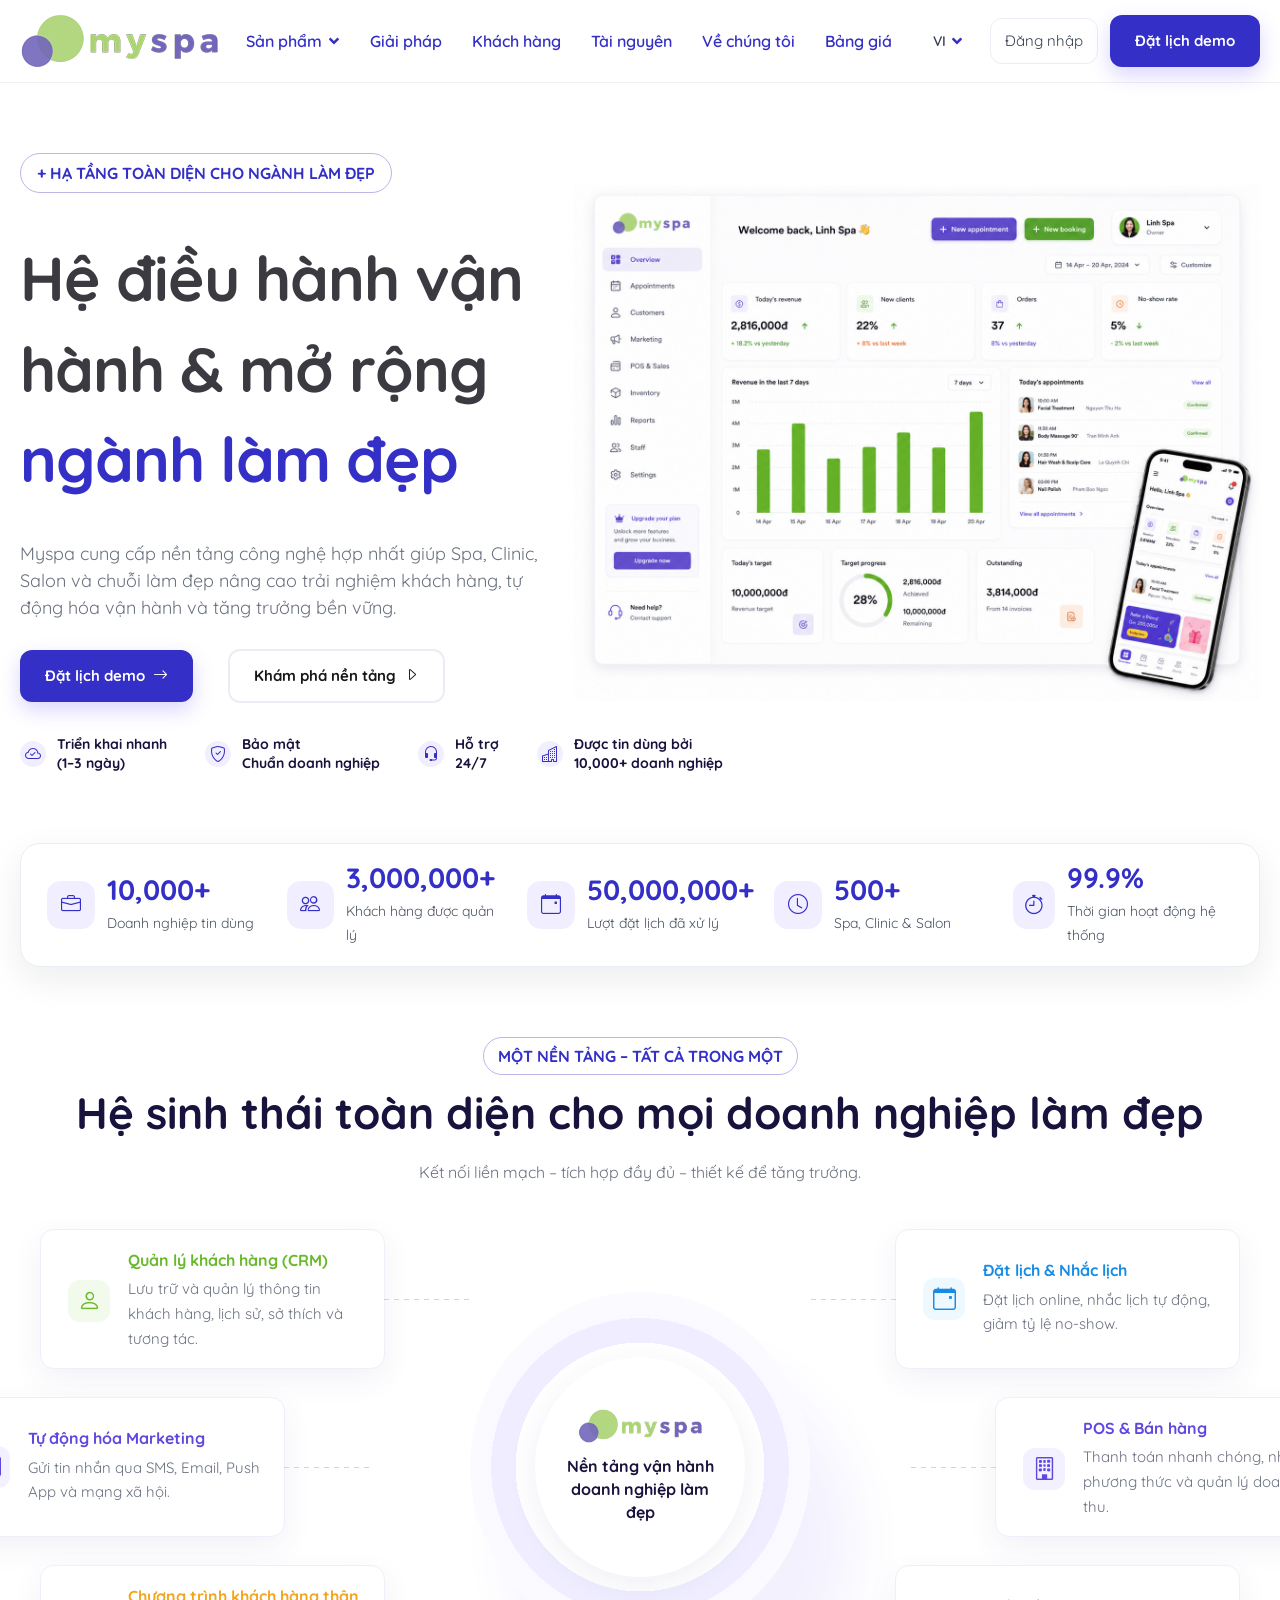
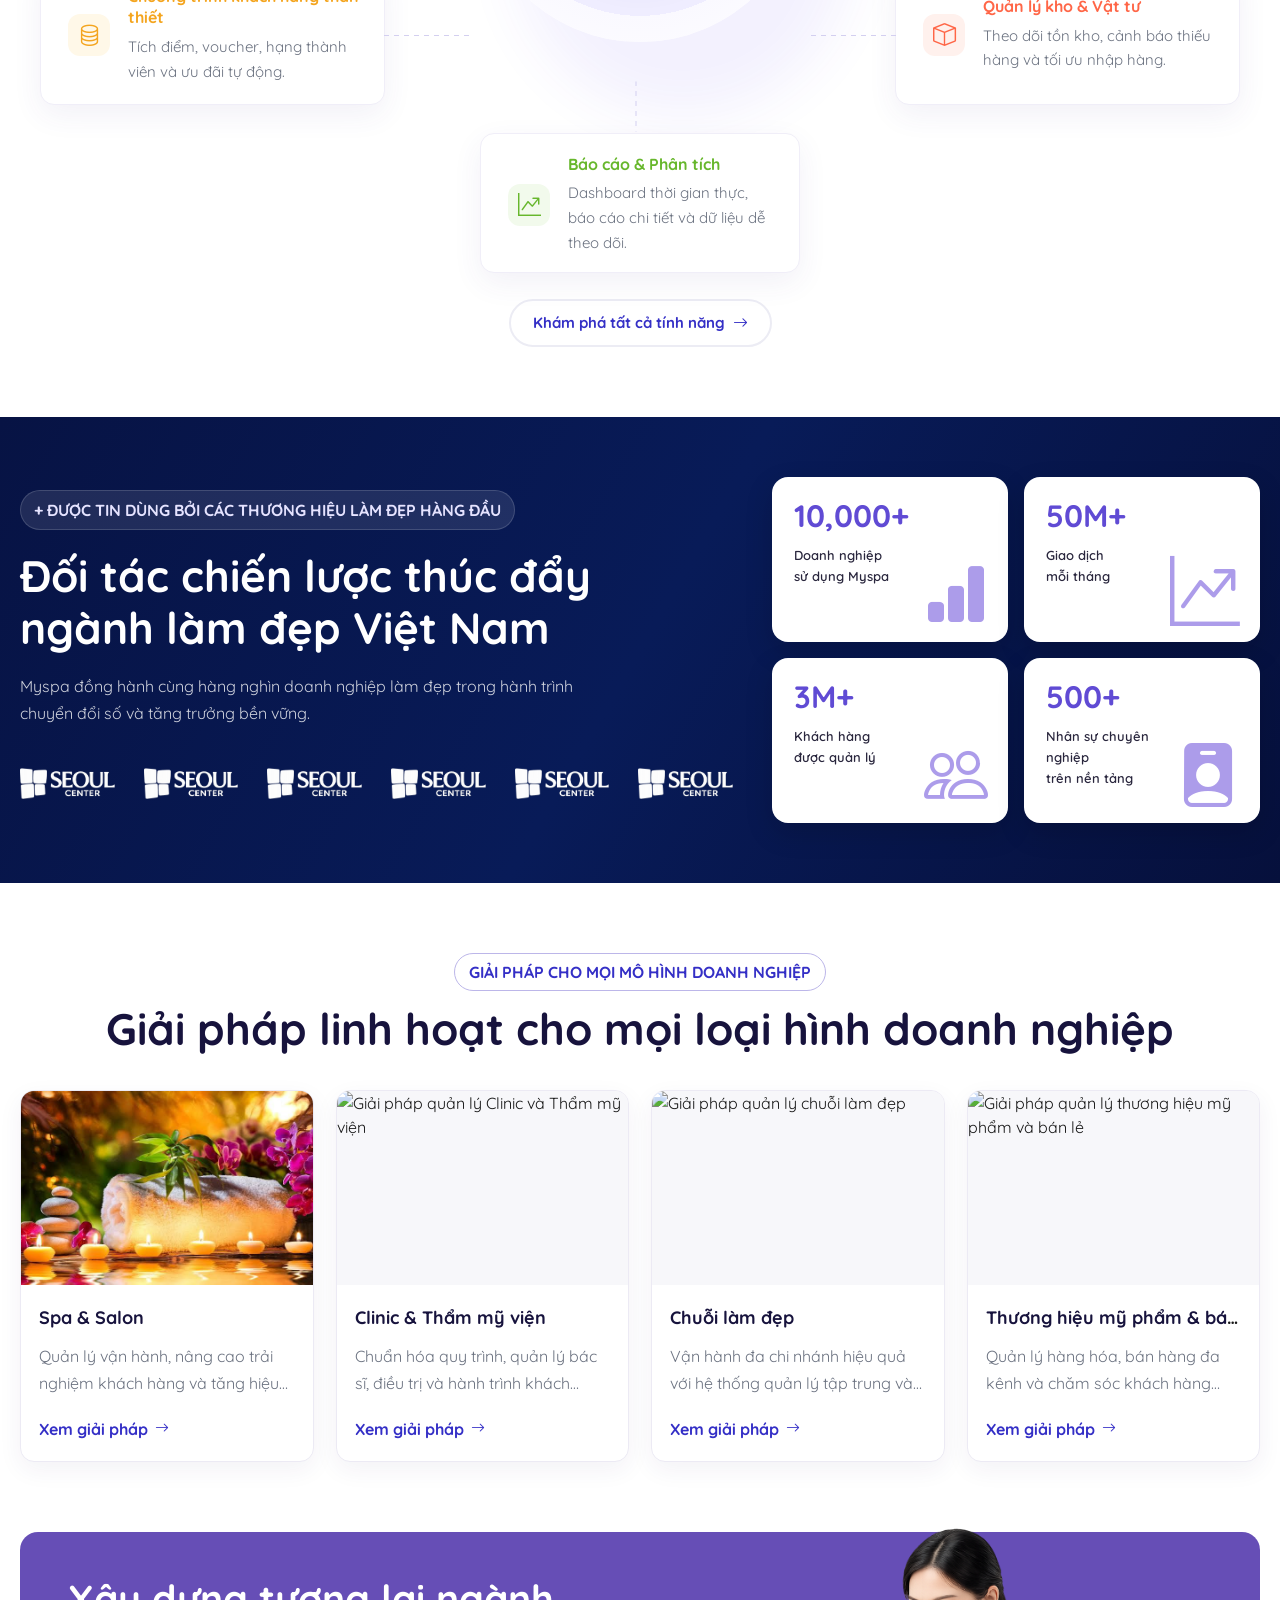
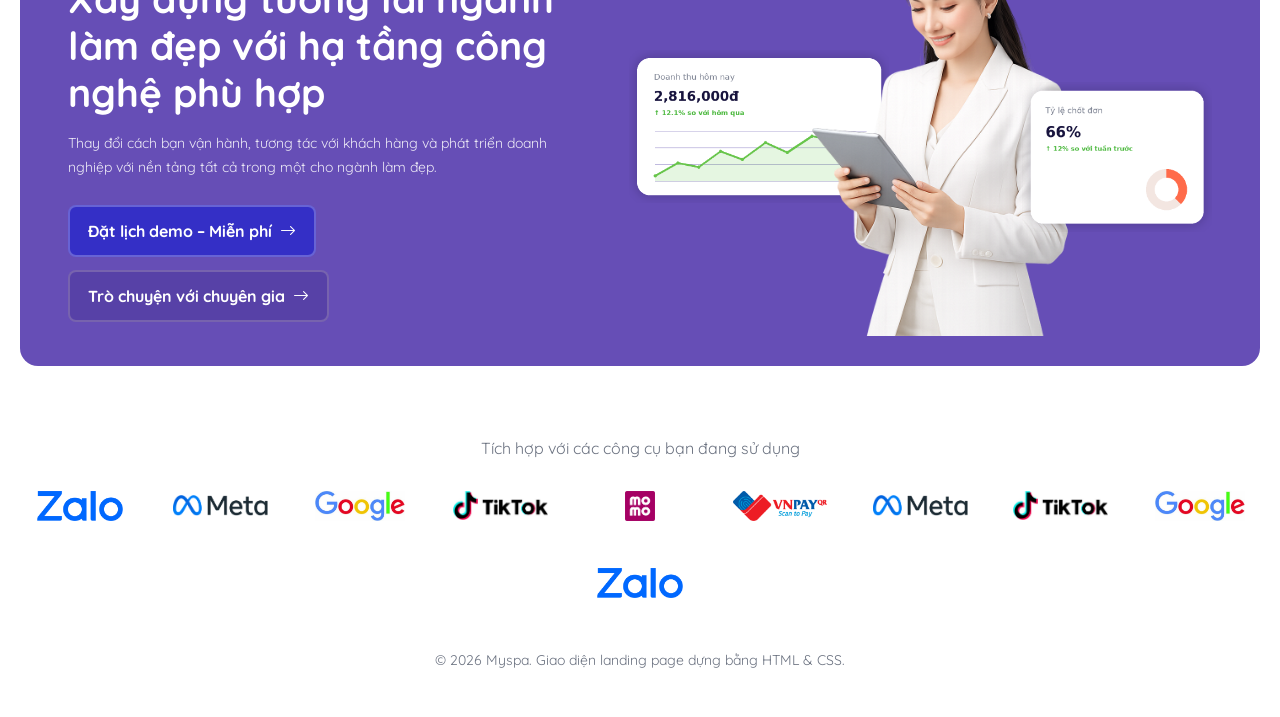
==== myspa/index.html @ 577a581b "Initial commit" ====
<!doctype html>
<html lang="vi">
  <head>
    <meta charset="UTF-8" />
    <meta name="viewport" content="width=device-width, initial-scale=1.0" />
    <link rel="stylesheet" href="public/style.css" />
    <link
      href="https://fonts.googleapis.com/css2?family=Quicksand:wght@300;400;500;600;700&display=swap"
      rel="stylesheet"
    />
    <link
      rel="stylesheet"
      href="https://cdn.jsdelivr.net/npm/bootstrap-icons@1.13.1/font/bootstrap-icons.min.css"
    />
    <link rel="stylesheet" href="https://cdnjs.cloudflare.com/ajax/libs/font-awesome/7.3.0/css/all.min.css" integrity="sha512-ApSLB1Pd3/bZN8fWB/RG9YhN/7bd9Hkf3AGaE2mPfebjrxagjuBtx2GcgdqIlJkUzwylBo61r9Xa9NmgBI0swA==" crossorigin="anonymous" referrerpolicy="no-referrer" />
    
    <link rel="icon" type="image/png" href="https://myspa.vn/assets/frontend/images/favicon.png" />
    <title>Myspa</title>
  </head>
  <body>
    <!-- HEADER -->
    <header class="header">
      <div class="container header-inner">
        <a href="#" class="logo">
          <img src="public/image/logo.png" alt="Myspa Logo" />
        </a>

        <!-- Menu desktop hiện tại -->
        <nav class="nav">
          <div class="nav-item">
            <a href="#" class="nav-link">
              Sản phẩm

              <img class="drop-down-icon" src="public/image/icon.svg" alt="" />
            </a>

            <div class="dropdown-menu">
              <a href="#">Phần mềm quản lý phòng khám</a>
              <a href="#">Phần mềm quản lý salon tóc</a>
              <a href="#">Phần mềm quản lý tiệm nails</a>
              <a href="#">Thiết kế App thương hiệu</a>
              <a href="#">Thiết kế Mini App thương hiệu</a>
              <a href="#">Lucky Wheel</a>
              <a href="#">Marketing Automation ZNS</a>
              <a href="#">Mở gian hàng trên BeautyX</a>
            </div>
          </div>

          <a href="#" class="nav-link">Giải pháp</a>
          <a href="#" class="nav-link">Khách hàng</a>
          <a href="#" class="nav-link">Tài nguyên</a>
          <a href="#" class="nav-link">Về chúng tôi</a>
          <a href="#" class="nav-link">Bảng giá</a>
        </nav>

        <div class="header-actions">
          <div class="nav-item">
            <a href="#" class="lang nav-link"
              >VI
              <img class="drop-down-icon" src="public/image/icon.svg" alt=""
            /></a>
            <div class="dropdown-menu vi">
              <a href="#">VI</a>
              <a href="#">EN</a>
            </div>
          </div>
          <a href="#" class="login-btn">Đăng nhập</a>
          <a href="#" class="btn btn-primary">Đặt lịch demo</a>
        </div>

        <!-- Chỉ hiện trên tablet/mobile -->
        <button
          type="button"
          class="mobile-menu-toggle"
          id="mobileMenuOpen"
          aria-label="Mở menu"
          aria-expanded="false"
        >
         <i class="fa-solid fa-bars"></i>
        </button>
      </div>
    </header>

    <!-- MOBILE MENU -->
    <div class="mobile-menu" id="mobileMenu">
      <div class="mobile-menu-top">
        <a href="#" class="mobile-logo">
          <img src="public/image/logo.png" alt="Myspa Logo" />
        </a>

        <button
          type="button"
          class="mobile-menu-close"
          id="mobileMenuClose"
          aria-label="Đóng menu"
        >
          <i class="bi bi-x-lg"></i>
        </button>
      </div>

      <nav class="mobile-nav">
        <details class="mobile-nav-dropdown">
          <summary>
            <span>Trang chủ</span>
            <i class="bi bi-chevron-down"></i>
          </summary>

          <div class="mobile-submenu">
            <a href="#">Phần mềm quản lý phòng khám</a>
            <a href="#">Phần mềm quản lý salon tóc</a>
            <a href="#">Phần mềm quản lý tiệm nails</a>
            <a href="#">Thiết kế App thương hiệu</a>
            <a href="#">Thiết kế Mini App thương hiệu</a>
            <a href="#">Lucky Wheel</a>
            <a href="#">Marketing Automation ZNS</a>
            <a href="#">Mở gian hàng trên BeautyX</a>
          </div>
        </details>
        <a href="#">Giải pháp</a>
        <a href="#">Khách hàng</a>
        <a href="#">Tài nguyên</a>
        <a href="#">Về chúng tôi</a>
        <a href="#">Bảng giá</a>
        <details class="mobile-nav-dropdown">
          <summary>
            <span>VI</span>
            <i class="bi bi-chevron-down"></i>
          </summary>

          <div class="mobile-submenu">
            <a href="#">VI</a>
            <a href="#">EN</a>
          </div>
        </details>
        <div class="mobile-auth-actions">
          <a href="#" class="mobile-login-btn"> Đăng nhập </a>

          <a href="#" class="mobile-demo-btn">
            Đặt lịch demo
            <i class="bi bi-arrow-right"></i>
          </a>
        </div>
      </nav>
    </div>

    <!-- HERO -->
    <section class="hero">
      <div class="container hero-grid">
        <div class="hero-content">
          <div class="badge">+ Hạ tầng toàn diện cho ngành làm đẹp</div>

          <h1 class="hero-title">
            Hệ điều hành vận hành & mở rộng<br />
            <span class="accent">ngành làm đẹp</span>
          </h1>

          <p class="hero-desc">
            Myspa cung cấp nền tảng công nghệ hợp nhất giúp Spa, Clinic, Salon
            và chuỗi làm đẹp nâng cao trải nghiệm khách hàng, tự động hóa vận
            hành và tăng trưởng bền vững.
          </p>

          <div class="hero-actions">
            <a href="#" class="btn btn-primary"
              >Đặt lịch demo <i class="bi bi-arrow-right"></i
            ></a>
            <a href="#" class="btn btn-outline"
              >Khám phá nền tảng <i class="bi bi-caret-right"></i
            ></a>
          </div>

          <div class="hero-features">
            <div class="hero-feature-item">
              <i class="bi bi-cloud-check"></i>

              <div class="hero-feature-content">
                <strong
                  >Triển khai nhanh <br />
                  (1–3 ngày)</strong
                >
              </div>
            </div>

            <div class="hero-feature-item">
              <i class="bi bi-shield-check"></i>

              <div class="hero-feature-content">
                <strong
                  >Bảo mật <br />
                  Chuẩn doanh nghiệp</strong
                >
              </div>
            </div>

            <div class="hero-feature-item">
              <i class="bi bi-headset"></i>

              <div class="hero-feature-content">
                <strong
                  >Hỗ trợ <br />
                  24/7</strong
                >
              </div>
            </div>

            <div class="hero-feature-item">
              <i class="bi bi-buildings"></i>

              <div class="hero-feature-content">
                <strong
                  >Được tin dùng bởi
                  <br />
                  10,000+ doanh nghiệp
                </strong>
              </div>
            </div>
          </div>
        </div>

        <div class="hero-visual">
          <img
            src="public/image/dash.png"
            alt="Giao diện quản lý Myspa"
            class="dashboard-image"
          />
        </div>
      </div>
    </section>

    <!-- METRICS -->
    <section class="metrics-strip">
      <div class="container">
        <div class="metrics-grid">
          <div class="metric">
            <div class="metric-icon"><i class="bi bi-briefcase"></i></div>
            <div>
              <strong>10,000+</strong>
              <span>Doanh nghiệp tin dùng</span>
            </div>
          </div>

          <div class="metric">
            <div class="metric-icon"><i class="bi bi-people"></i></div>
            <div>
              <strong>3,000,000+</strong>
              <span>Khách hàng được quản lý</span>
            </div>
          </div>

          <div class="metric">
            <div class="metric-icon"><i class="bi bi-calendar-event"></i></div>
            <div>
              <strong>50,000,000+</strong>
              <span>Lượt đặt lịch đã xử lý</span>
            </div>
          </div>

          <div class="metric">
            <div class="metric-icon"><i class="bi bi-clock"></i></div>
            <div>
              <strong>500+</strong>
              <span>Spa, Clinic & Salon</span>
            </div>
          </div>

          <div class="metric">
            <div class="metric-icon"><i class="bi bi-stopwatch"></i></div>
            <div>
              <strong>99.9%</strong>
              <span>Thời gian hoạt động hệ thống</span>
            </div>
          </div>
        </div>
      </div>
    </section>
    <!-- ECOSYSTEM -->
    <section class="section ecosystem-section">
      <div class="container">
        <div class="section-head">
          <div class="badge">Một nền tảng – tất cả trong một</div>

          <h2>Hệ sinh thái toàn diện cho mọi doanh nghiệp làm đẹp</h2>

          <p>Kết nối liền mạch – tích hợp đầy đủ – thiết kế để tăng trưởng.</p>
        </div>

        <div class="ecosystem-grid">
          <a href="#" class="eco-card">
            <i class="bi bi-person"></i>

            <div class="eco-card-content">
              <h4 style="color: rgb(105, 185, 44)">Quản lý khách hàng (CRM)</h4>

              <p>
                Lưu trữ và quản lý thông tin khách hàng, lịch sử, sở thích và
                tương tác.
              </p>
            </div>
          </a>

          <div class="eco-center">
            <div class="eco-circle">
              <div class="brand">
                <img src="public/image/logo.png" alt="Myspa Logo" />
              </div>

              <p>Nền tảng vận hành doanh nghiệp làm đẹp</p>
            </div>
          </div>

          <a href="#" class="eco-card">
            <i class="bi bi-calendar-event"></i>

            <div class="eco-card-content">
              <h4 style="color: #168ce5">Đặt lịch & Nhắc lịch</h4>

              <p>Đặt lịch online, nhắc lịch tự động, giảm tỷ lệ no-show.</p>
            </div>
          </a>

          <a href="#" class="eco-card">
            <i class="bi bi-megaphone"></i>

            <div class="eco-card-content">
              <h4 style="color: #6048df">Tự động hóa Marketing</h4>

              <p>Gửi tin nhắn qua SMS, Email, Push App và mạng xã hội.</p>
            </div>
          </a>

          <a href="#" class="eco-card">
            <i class="bi bi-building"></i>

            <div class="eco-card-content">
              <h4 style="color: #6048df">POS & Bán hàng</h4>

              <p>
                Thanh toán nhanh chóng, nhiều phương thức và quản lý doanh thu.
              </p>
            </div>
          </a>

          <a href="#" class="eco-card">
            <i class="bi bi-database"></i>

            <div class="eco-card-content">
              <h4 style="color: #f4a51f">Chương trình khách hàng thân thiết</h4>

              <p>Tích điểm, voucher, hạng thành viên và ưu đãi tự động.</p>
            </div>
          </a>

          <a href="#" class="eco-card">
            <i class="bi bi-box"></i>

            <div class="eco-card-content">
              <h4 style="color: #ff6647">Quản lý kho & Vật tư</h4>

              <p>Theo dõi tồn kho, cảnh báo thiếu hàng và tối ưu nhập hàng.</p>
            </div>
          </a>

          <a href="#" class="eco-card">
            <i class="bi bi-graph-up-arrow"></i>

            <div class="eco-card-content">
              <h4 style="color: #67b72c">Báo cáo & Phân tích</h4>

              <p>
                Dashboard thời gian thực, báo cáo chi tiết và dữ liệu dễ theo
                dõi.
              </p>
            </div>
          </a>
        </div>

        <div class="center-cta">
          <a href="#" class="btn btn-outline">
            Khám phá tất cả tính năng <i class="bi bi-arrow-right"></i
          ></a>
        </div>
      </div>
    </section>
    <!-- PARTNER -->
    <section class="partner-section">
      <div class="container partner-grid">
        <!-- Nội dung bên trái -->
        <div class="partner-left">
          <div class="badge">
            + Được tin dùng bởi các thương hiệu làm đẹp hàng đầu
          </div>

          <h2>Đối tác chiến lược thúc đẩy ngành làm đẹp Việt Nam</h2>

          <p>
            Myspa đồng hành cùng hàng nghìn doanh nghiệp làm đẹp trong hành
            trình chuyển đổi số và tăng trưởng bền vững.
          </p>

          <div class="logos">
            <span><img src="public/image/brand.png" alt=""></span>
            <span><img src="public/image/brand.png" alt=""></span>
            <span><img src="public/image/brand.png" alt=""></span>
            <span><img src="public/image/brand.png" alt=""></span>
            <span><img src="public/image/brand.png" alt=""></span>
            <span><img src="public/image/brand.png" alt=""></span>
          </div>
        </div>

        <!-- Các thẻ thống kê bên phải -->
        <div class="partner-right">
          <!-- Card 1 -->
          <div class="stat-box">
            <div class="stat-content">
              <strong>10,000+</strong>
              <p>
                Doanh nghiệp<br />
                sử dụng Myspa
              </p>
            </div>

            <div class="stat-icon">
              <i class="bi bi-bar-chart-fill"></i>
            </div>
          </div>

          <!-- Card 2 -->
          <div class="stat-box">
            <div class="stat-content">
              <strong>50M+</strong>
              <p>
                Giao dịch<br />
                mỗi tháng
              </p>
            </div>

            <div class="stat-icon stat-icon-line">
              <i class="bi bi-graph-up-arrow"></i>
            </div>
          </div>

          <!-- Card 3 -->
          <div class="stat-box">
            <div class="stat-content">
              <strong>3M+</strong>
              <p>
                Khách hàng<br />
                được quản lý
              </p>
            </div>

            <div class="stat-icon">
              <i class="bi bi-people"></i>
            </div>
          </div>

          <!-- Card 4 -->
          <div class="stat-box">
            <div class="stat-content">
              <strong>500+</strong>
              <p>
                Nhân sự chuyên nghiệp<br />
                trên nền tảng
              </p>
            </div>

            <div class="stat-icon">
              <i class="bi bi-person-badge-fill"></i>
            </div>
          </div>
        </div>
      </div>
    </section>
    <!-- SOLUTIONS -->
    <section class="section solutions-section">
      <div class="container">
        <div class="section-head">
          <div class="badge">Giải pháp cho mọi mô hình doanh nghiệp</div>

          <h2>Giải pháp linh hoạt cho mọi loại hình doanh nghiệp</h2>
        </div>

        <div class="solutions-grid">
          <!-- Spa & Salon -->
          <article class="solution-card">
            <a href="#" class="solution-image">
              <img
                src="public/image/solution.png"
                alt="Giải pháp quản lý Spa và Salon"
              />
            </a>

            <div class="solution-body">
              <h3 class="solution-title">
                <a href="#">Spa & Salon</a>
              </h3>

              <p>
                Quản lý vận hành, nâng cao trải nghiệm khách hàng và tăng hiệu
                quả quay lại.
              </p>

              <a href="#" class="solution-link">
                Xem giải pháp
                <i class="bi bi-arrow-right"></i>
              </a>
            </div>
          </article>

          <!-- Clinic -->
          <article class="solution-card">
            <a href="#" class="solution-image">
              <img
                src="https://myspa.vn/assets/frontend/images/trusted-by-orient.jpg"
                alt="Giải pháp quản lý Clinic và Thẩm mỹ viện"
              />
            </a>

            <div class="solution-body">
              <h3 class="solution-title">
                <a href="#">Clinic & Thẩm mỹ viện</a>
              </h3>

              <p>
                Chuẩn hóa quy trình, quản lý bác sĩ, điều trị và hành trình
                khách hàng.
              </p>

              <a href="#" class="solution-link">
                Xem giải pháp
                <i class="bi bi-arrow-right"></i>
              </a>
            </div>
          </article>

          <!-- Chuỗi làm đẹp -->
          <article class="solution-card">
            <a href="#" class="solution-image">
              <img
                src="https://myspa.vn/assets/frontend/images/trusted-by-world-medical-center-2.jpg"
                alt="Giải pháp quản lý chuỗi làm đẹp"
              />
            </a>

            <div class="solution-body">
              <h3 class="solution-title">
                <a href="#">Chuỗi làm đẹp</a>
              </h3>

              <p>
                Vận hành đa chi nhánh hiệu quả với hệ thống quản lý tập trung và
                đồng bộ.
              </p>

              <a href="#" class="solution-link">
                Xem giải pháp
                <i class="bi bi-arrow-right"></i>
              </a>
            </div>
          </article>

          <!-- Mỹ phẩm và bán lẻ -->
          <article class="solution-card">
            <a href="#" class="solution-image">
              <img
                src="https://myspa.vn/assets/frontend/images/trusted-aqua.jpg"
                alt="Giải pháp quản lý thương hiệu mỹ phẩm và bán lẻ"
              />
            </a>

            <div class="solution-body">
              <h3 class="solution-title">
                <a href="#">Thương hiệu mỹ phẩm & bán lẻ</a>
              </h3>

              <p>
                Quản lý hàng hóa, bán hàng đa kênh và chăm sóc khách hàng thân
                thiết.
              </p>

              <a href="#" class="solution-link">
                Xem giải pháp
                <i class="bi bi-arrow-right"></i>
              </a>
            </div>
          </article>
        </div>
      </div>
    </section>

    <!-- CTA -->
    <section class="section cta-section">
      <div class="container">
        <div class="cta-banner">
          <div class="cta-grid">
            <div class="cta-content">
              <h2>
                Xây dựng tương lai ngành làm đẹp với hạ tầng công nghệ phù hợp
              </h2>

              <p>
                Thay đổi cách bạn vận hành, tương tác với khách hàng và phát
                triển doanh nghiệp với nền tảng tất cả trong một cho ngành làm
                đẹp.
              </p>

              <div class="cta-actions">
                <a href="#" class="btn btn-light">
                  Đặt lịch demo – Miễn phí
                  <i class="bi bi-arrow-right"></i>
                </a>

                <a href="#" class="btn btn-ghost">
                  Trò chuyện với chuyên gia
                  <i class="bi bi-arrow-right"></i>
                </a>
              </div>
            </div>

            <div class="cta-visual">
              <img
                src="public/image/cta-revenue-card.png"
                alt="Doanh thu hôm nay"
                class="cta-card-image cta-card-left"
              />

              <img
                src="public/image/woman.png"
                alt="Chuyên viên Myspa sử dụng máy tính bảng"
                class="cta-woman"
              />

              <img
                src="public/image/cta-rate-card.png"
                alt="Tỷ lệ chốt đơn"
                class="cta-card-image cta-card-right"
              />
            </div>
          </div>
        </div>
      </div>
    </section>

    <section class="integrations">
      <div class="container">
        <p>Tích hợp với các công cụ bạn đang sử dụng</p>

        <div class="integration-logos">
          <a href="#" aria-label="Zalo">
            <img src="public/image/zalo.png" alt="Zalo" />
          </a>

          <a href="#" aria-label="Meta">
            <img src="public/image/meta.webp" alt="Meta" />
          </a>

          <a href="#" aria-label="Google">
            <img src="public/image/google.jpg" alt="Google" />
          </a>

          <a href="#" aria-label="TikTok">
            <img src="public/image/tiktok.jpg" alt="TikTok" />
          </a>

          <a href="#" aria-label="MoMo">
            <img src="public/image/momo.png" alt="MoMo" />
          </a>

          <a href="#" aria-label="VNPay">
            <img src="public/image/vnpay.webp" alt="VNPay" />
          </a>

          <a href="#" aria-label="KiotViet">
            <img src="public/image/meta.webp" alt="KiotViet" />
          </a>

          <a href="#" aria-label="Shopee">
            <img src="public/image/tiktok.jpg" alt="Shopee" />
          </a>

          <a href="#" aria-label="LadiPage">
            <img src="public/image/google.jpg" alt="LadiPage" />
          </a>

          <a href="#" aria-label="Google Business">
            <img src="public/image/zalo.png" alt="Google Business" />
          </a>
        </div>
      </div>
    </section>

    <footer class="footer">
      <div class="container">
        © 2026 Myspa. Giao diện landing page dựng bằng HTML & CSS.
      </div>
    </footer>
    <script>
      const mobileMenu = document.getElementById("mobileMenu");
      const openMenuButton = document.getElementById("mobileMenuOpen");
      const closeMenuButton = document.getElementById("mobileMenuClose");

      function openMobileMenu() {
        mobileMenu.classList.add("active");
        document.body.classList.add("menu-open");
        openMenuButton.setAttribute("aria-expanded", "true");
      }

      function closeMobileMenu() {
        mobileMenu.classList.remove("active");
        document.body.classList.remove("menu-open");
        openMenuButton.setAttribute("aria-expanded", "false");
      }

      openMenuButton.addEventListener("click", openMobileMenu);
      closeMenuButton.addEventListener("click", closeMobileMenu);

      document.addEventListener("keydown", function (event) {
        if (event.key === "Escape") {
          closeMobileMenu();
        }
      });

      window.addEventListener("resize", function () {
        if (window.innerWidth >= 1024) {
          closeMobileMenu();
        }
      });
    </script>
  </body>
</html>
---- myspa/public/style.css ----
* {
  margin: 0;
  padding: 0;
  box-sizing: border-box;
}

:root {
  --primary: #342fc6;
  --primary-dark: #4426db;
  --secondary: #b3d781;
  --text: #171717;
  --muted: #6b7280;
  --bg: #ffffff;
  --soft-bg: #f7f8fc;
  --card: #ffffff;
  --border: #ececf4;
  --dark: #08124b;
  --shadow: 0 12px 35px rgba(17, 24, 39, 0.08);
  --radius: 20px;
  --container: 1400px;
}

body {
  font-family: "Quicksand";
  background: var(--bg);
  color: var(--text);
  line-height: 1.5;
}

a {
  text-decoration: none;
  color: inherit;
}

img {
  max-width: 100%;
  display: block;
}

.container {
  width: min(var(--container), calc(100% - 40px));
  margin: 0 auto;
}

.section {
  padding: 70px 0;
}

.btn {
  display: inline-flex;
  align-items: center;
  justify-content: center;
  gap: 8px;
  padding: 14px 24px;
  border-radius: 12px;
  font-size: 15px;
  font-weight: 700;
  border: 1px solid transparent;
  transition: 0.25s ease;
  cursor: pointer;
}

.btn-primary {
  background: var(--primary);
  color: #fff;
  box-shadow: 0 8px 20px rgba(91, 61, 245, 0.22);
}

.btn-primary:hover {
  background: var(--secondary);
}

.btn-outline {
  background: #fff;
  border: 2px solid var(--border);
  color: var(--text);
}

.btn-outline:hover {
  border-color: var(--primary);
  color: var(--primary);
}

.badge {
  display: inline-flex;
  align-items: center;
  gap: 8px;
  padding: 7px 16px;
  border-radius: 999px;

  color: var(--primary);
  font-size: 16px;
  font-weight: 700;
  text-transform: uppercase;
  /* letter-spacing: 0.3px; */
  margin: 40px 0 0px;
  border: 1px solid #bcb6e9;
}

.section-head {
  text-align: center;
  margin-bottom: 40px;
}

.section-head h2 {
  font-size: 40px;
  line-height: 1.2;
  margin: 12px 0 10px;
}

.section-head p {
  color: var(--muted);
  max-width: 760px;
  margin: 0 auto;
}

/* HEADER */
.header {
  position: sticky;
  top: 0;
  z-index: 20;
  background: rgba(255, 255, 255, 0.95);
  backdrop-filter: blur(8px);
  border-bottom: 1px solid #f1f1f6;
}

.header-inner {
  min-height: 82px;
  display: flex;
  align-items: center;
  justify-content: space-between;
  gap: 24px;
}

.nav {
  display: flex;
  align-items: center;
  gap: 30px;
}

.nav-item {
  position: relative;
}

.nav-item:hover > .nav-link {
  color: #78bd28;
}

.nav-link {
  display: flex;
  align-items: center;
  gap: 6px;
  padding: 25px 0;
  color: var(--primary);
  font-size: 16px;
  font-weight: 600;
  text-decoration: none;
}

.nav-link:hover {
  color: var(--secondary);
}

.login-btn:hover {
  border-color: var(--secondary);
  color: var(--secondary);
}

/* ================= MOBILE MENU ================= */

.mobile-menu-toggle {
  display: none;
  align-items: center;
  gap: 6px;
  padding: 12px;
  background: transparent;
  border: 0;
  cursor: pointer;
}

.mobile-menu-toggle span {
  width: 7px;
  height: 7px;
  background: var(--primary);
  border-radius: 50%;
}

.mobile-menu {
  position: fixed;
  inset: 0;
  z-index: 9999;

  width: 100%;
  height: 100dvh;
  padding: 30px 20px 50px;

  overflow-y: auto;

  background: #f7f7fa;

  opacity: 0;
  visibility: hidden;
  transform: translateY(-15px);

  transition:
    opacity 0.25s ease,
    visibility 0.25s ease,
    transform 0.25s ease;
}

.mobile-menu.active {
  opacity: 1;
  visibility: visible;
  transform: translateY(0);
}

.mobile-menu-top {
  display: flex;
  align-items: center;
  justify-content: space-between;
  margin-bottom: 58px;
}

.mobile-logo img {
  width: 210px;
  height: auto;
}

.mobile-menu-close {
  display: flex;
  align-items: center;
  justify-content: center;

  width: 52px;
  height: 52px;

  color: #725dc8;
  background: transparent;
  border: 0;

  font-size: 38px;
  cursor: pointer;
}

.mobile-nav {
  display: flex;
  flex-direction: column;
  align-items: flex-start;
  gap: 38px;
}

.mobile-nav > a,
.mobile-nav-dropdown summary {
  color: #725dc8;
  font-family: "Quicksand", sans-serif;
  font-size: clamp(23px, 3vw, 32px);
  font-weight: 600;
  line-height: 1.25;
}

.mobile-nav > a.active {
  color: #78bd28;
}

.mobile-nav-dropdown {
  width: 100%;
}

.mobile-nav-dropdown summary {
  display: flex;
  align-items: center;
  gap: 8px;

  width: max-content;

  list-style: none;
  cursor: pointer;
}

.mobile-nav-dropdown summary::-webkit-details-marker {
  display: none;
}

.mobile-nav-dropdown summary i {
  font-size: 17px;
  transition: transform 0.25s ease;
}

.mobile-nav-dropdown[open] summary i {
  transform: rotate(180deg);
}

.mobile-submenu {
  display: flex;
  flex-direction: column;
  gap: 16px;

  margin-top: 20px;
  padding-left: 22px;
}

.mobile-submenu a {
  color: #7566bd;
  font-size: 18px;
  font-weight: 500;
}

.mobile-phone,
.mobile-language {
  display: flex;
  align-items: center;
  gap: 12px;
}

.mobile-phone i {
  color: #78bd28;
}

body.menu-open {
  overflow: hidden;
}

/* Tablet và mobile */
@media (max-width: 1023px) {
  .header-inner {
    min-height: 105px;
    padding: 0;
    flex-wrap: nowrap;
    justify-content: space-between;
  }

  .header .logo img {
    width: 190px;
  }

  .header .nav,
  .header .header-actions {
    display: none;
  }

  .mobile-menu-toggle {
    display: flex;
  }
}

/* Điện thoại */
@media (max-width: 576px) {
  .header-inner {
    min-height: 82px;
    justify-content: space-between;
  }

  .header .logo img {
    width: 145px;
  }

  .mobile-menu-toggle {
    gap: 5px;
  }

  .mobile-menu-toggle span {
    width: 6px;
    height: 6px;
  }

  .mobile-menu {
    padding: 24px 26px 40px;
  }

  .mobile-menu-top {
    margin-bottom: 42px;
  }

  .mobile-logo img {
    width: 165px;
  }

  .mobile-menu-close {
    width: 42px;
    height: 42px;
    font-size: 30px;
  }

  .mobile-nav {
    gap: 29px;
  }

  .mobile-nav > a,
  .mobile-nav-dropdown summary {
    font-size: 23px;
  }

  .mobile-submenu a {
    font-size: 16px;
  }

  .mobile-auth-actions {
    flex-direction: column;
    align-items: stretch;
  }

  .mobile-login-btn,
  .mobile-demo-btn {
    width: 100%;
  }
}

.mobile-auth-actions {
  display: flex;
  align-items: center;
  gap: 14px;

  width: 100%;
  max-width: 470px;
  padding-top: 10px;
}

.mobile-login-btn,
.mobile-demo-btn {
  display: inline-flex;
  align-items: center;
  justify-content: center;
  gap: 8px;

  min-height: 52px;
  padding: 13px 24px;

  border-radius: 12px;
  font-size: 17px;
  font-weight: 700;
}

.mobile-login-btn {
  color: #725dc8;
  background: #ffffff;
  border: 1px solid #dedbea;
}

.mobile-demo-btn {
  flex: 1;

  color: #ffffff;
  background: var(--primary);
  border: 1px solid var(--primary);

  box-shadow: 0 8px 20px rgba(91, 61, 245, 0.2);
}

.mobile-login-btn:hover {
  color: #78bd28;
  border-color: #78bd28;
}

.mobile-demo-btn:hover {
  color: #ffffff;
  background: var(--primary-dark);
}

.drop-down-icon {
  width: 12px;
  height: 12px;
  color: var(--primary);
  transition: transform 0.25s ease;
}

.nav-item:hover > .nav-link .drop-down-icon,
.nav-item:focus-within > .nav-link .drop-down-icon {
  transform: rotate(180deg);
}

.dropdown-menu {
  position: absolute;
  top: 100%;
  left: 0;

  width: 410px;
  padding: 14px 0;

  background: #ffffff;
  border-radius: 12px;
  box-shadow: 0 10px 35px rgba(53, 42, 111, 0.15);

  opacity: 0;
  visibility: hidden;
  transform: translateY(8px);

  transition:
    opacity 0.25s ease,
    visibility 0.25s ease,
    transform 0.25s ease;

  z-index: 1000;
}

/* Hiện dropdown khi hover */
.nav-item:hover > .dropdown-menu,
.nav-item:focus-within > .dropdown-menu {
  opacity: 1;
  visibility: visible;
  transform: translateY(0);
}

.dropdown-menu a {
  display: block;
  padding: 13px 24px;

  color: #6f57d2;
  font-size: 16px;
  font-weight: 600;
  text-decoration: none;

  transition: 0.2s ease;
}

.dropdown-menu a:hover {
  color: #78bd28;
  background: #f8f7ff;
}

.header-actions {
  display: flex;
  align-items: center;
  gap: 12px;
}

.lang,
.login-btn {
  font-size: 14px;
  color: #374151;
  padding: 11px 14px;
  border-radius: 12px;
  border: 1px solid transparent;
  display: flex;
  align-items: center;
  gap: 5px;
}

.dropdown-menu.vi {
  width: 150px;
}

.lang:hover {
  color: var(--secondary);
}

.login-btn {
  background: #fff;
  border: 1px solid var(--border);
  font-size: 15px;
}

/* HERO */
.hero {
  padding: 30px 0 36px;
}

.hero-grid {
  display: grid;
  grid-template-columns: 1fr 1.55fr;
  gap: 30px;
  align-items: center;
}

.hero-content {
  max-width: 523px;
  position: relative;
  z-index: 5;
}

.hero-title {
  font-weight: 800;
  color: #3b3a40;
  font-size: 62px;
  line-height: 1.46;
  margin: 40px 0 35px;
  letter-spacing: -1px;
}

.hero-title .accent {
  color: var(--primary);
}

.hero-desc {
  font-size: 18px;
  color: var(--muted);
  max-width: 570px;
  margin-bottom: 28px;
}

.hero-actions {
  display: flex;
  flex-wrap: wrap;
  gap: 35px;
  margin-bottom: 26px;
  align-items: center;
}

.hero-features {
  display: grid;
  grid-template-columns: repeat(4, max-content);
  align-items: center;
  gap: 38px;
  margin-top: 32px;
}

.hero-feature-item {
  display: flex;
  align-items: center;
  gap: 11px;
}

.hero-feature-item > i {
  flex-shrink: 0;
  font-size: 27px;
  color: #5b3df5;
  line-height: 1;
}

.hero-feature-content {
  display: flex;
  flex-direction: column;
  line-height: 1.35;
}

.hero-feature-content strong {
  color: #17133d;
  font-size: 14px;
  font-weight: 700;
  white-space: nowrap;
}

.hero-features i {
  width: 26px;
  height: 26px;
  border-radius: 50%;
  background: #f1efff;
  color: var(--primary);
  display: inline-flex;
  align-items: center;
  justify-content: center;
  font-style: normal;
  font-size: 16px;
  font-weight: 700;
}

/* DASHBOARD HERO */
.hero-visual {
  width: 100%;
  min-width: 0;
  position: relative;
  aspect-ratio: auto;
  overflow: visible;
}

.dashboard-image {
  display: block;
  width: 100%;
  max-width: none;
  height: auto;
  object-fit: contain;
}
/* METRICS STRIP */
.metrics-grid {
  background: #fff;
  border: 1px solid var(--border);
  box-shadow: var(--shadow);
  border-radius: 20px;
  padding: 20px 26px;
  display: grid;
  grid-template-columns: repeat(5, 1fr);
  gap: 20px;
  margin-top: 34px;
}

.metric {
  display: flex;
  align-items: center;
  gap: 12px;
}

.metric-icon {
  width: 48px;
  height: 48px;
  border-radius: 14px;
  background: #f1efff;
  color: var(--primary);
  display: flex;
  align-items: center;
  justify-content: center;
  font-size: 20px;
  font-weight: 700;
}

.metric strong {
  display: block;
  font-size: 28px;
  line-height: 1;
  color: var(--primary);
  margin-bottom: 6px;
}

.metric span {
  font-size: 14px;
  color: #4b5563;
}

/* ECOSYSTEM */
.ecosystem-section {
  padding-top: 60px;
  padding-bottom: 70px;
}

.ecosystem-section .section-head {
  margin-top: 10px;
}

.ecosystem-section .section-head .badge {
  margin: 0;
  padding: 6px 14px;

  color: var(--primary);
  font-size: 16px;
}

.ecosystem-section .section-head h2 {
  margin: 12px 0 20px;

  color: #17133d;
  font-size: 44px;
  line-height: 1.2;
}

.ecosystem-section .section-head p {
  color: var(--muted);
  font-size: 16px;
}

.ecosystem-grid {
  position: relative;

  display: grid;
  grid-template-columns:
    minmax(280px, 1fr)
    340px
    minmax(280px, 1fr);

  grid-template-rows:
    minmax(110px, auto)
    minmax(110px, auto)
    minmax(110px, auto)
    minmax(110px, auto);

  align-items: center;

  column-gap: 85px;
  row-gap: 28px;

  width: 100%;
  max-width: 1200px;

  margin: 45px auto 0;
}

.ecosystem-grid > .eco-card:nth-child(1) {
  grid-column: 1;
  grid-row: 1;
}

.ecosystem-grid > .eco-center:nth-child(2) {
  grid-column: 2;
  grid-row: 1 / 4;
}

.ecosystem-grid > .eco-card:nth-child(3) {
  grid-column: 3;
  grid-row: 1;
}

.ecosystem-grid > .eco-card:nth-child(4) {
  grid-column: 1;
  grid-row: 2;
  right: 100px;
}

.ecosystem-grid > .eco-card:nth-child(5) {
  grid-column: 3;
  grid-row: 2;
  left: 100px;
}

.ecosystem-grid > .eco-card:nth-child(6) {
  grid-column: 1;
  grid-row: 3;
}

.ecosystem-grid > .eco-card:nth-child(7) {
  grid-column: 3;
  grid-row: 3;
}

.ecosystem-grid > .eco-card:nth-child(8) {
  grid-column: 2;
  grid-row: 4;

  width: 100%;
  max-width: 320px;

  justify-self: center;
}

.eco-card:nth-child(8)::after {
  content: "";
  position: absolute;
  top: -20%;
  left: 130px;
  width: 50px;
  height: 1px;
  background: repeating-linear-gradient(
    to right,
    #d3cff0 0,
    #d3cff0 5px,
    transparent 5px,
    transparent 10px
  );
  pointer-events: none;
  transform: rotate(90deg);
}

   /* CARD */

.eco-card {
  position: relative;

  display: grid;
  grid-template-columns: 48px minmax(0, 1fr);
  align-items: center;
  column-gap: 15px;

  width: 100%;
  height: 140px;
  padding: 20px 24px;

  color: inherit;
  text-decoration: none;

  background: #ffffff;
  border: 1px solid #f0eef8;
  border-radius: 14px;

  box-shadow: 0 10px 30px rgba(67, 53, 140, 0.07);

  transition:
    transform 0.25s ease,
    box-shadow 0.25s ease,
    border-color 0.25s ease;
}

/* Icon nằm giữa theo chiều ngang và dọc */
.eco-card > i {
  display: inline-flex;
  align-items: center;
  justify-content: center;

  justify-self: center;
  align-self: center;

  width: 42px;
  height: 42px;

  border-radius: 12px;
  background: #f3f0ff;

  color: var(--primary);
  font-size: 23px;
  line-height: 1;

  transition:
    color 0.25s ease,
    background 0.25s ease,
    transform 0.25s ease;
}

/* Nội dung chữ */
.eco-card > div {
  min-width: 0;
}

.eco-card h4 {
  margin: 0 0 6px;
  color: #17133d;
  font-size: 16px;
  font-weight: 700;
  line-height: 1.35;
}

.eco-card p {
  margin: 0;
  color: var(--muted);
  font-size: 15px;
  line-height: 1.65;
}

/* Hover card */
.eco-card:hover {
  color: inherit;

  transform: translateY(-4px);

  border-color: rgba(128, 117, 193, 0.35);

  box-shadow: 0 16px 36px rgba(67, 53, 140, 0.13);
}

.ecosystem-grid > .eco-card:hover > i {
  color: #ffffff;
  background: var(--primary);

  transform: scale(1.05);
}

.ecosystem-grid > .eco-card:nth-child(1) > i {
  color: #69b92c;
  background: #f2faec;
}

.ecosystem-grid > .eco-card:nth-child(3) > i {
  color: #168ce5;
  background: #eef8ff;
}

.ecosystem-grid > .eco-card:nth-child(4) > i {
  color: #6048df;
  background: #f3f0ff;
}

.ecosystem-grid > .eco-card:nth-child(5) > i {
  color: #6048df;
  background: #f3f0ff;
}

.ecosystem-grid > .eco-card:nth-child(6) > i {
  color: #f4a51f;
  background: #fff8e8;
}

.ecosystem-grid > .eco-card:nth-child(7) > i {
  color: #ff6647;
  background: #fff1ed;
}

.ecosystem-grid > .eco-card:nth-child(8) > i {
  color: #67b72c;
  background: #f2faec;
}

   /* ĐƯỜNG NỐI */

.ecosystem-grid > .eco-card:nth-child(1)::after,
.ecosystem-grid > .eco-card:nth-child(4)::after,
.ecosystem-grid > .eco-card:nth-child(6)::after {
  content: "";

  position: absolute;
  top: 50%;
  right: -85px;

  width: 85px;
  height: 1px;

  background: repeating-linear-gradient(
    to right,
    #d3cff0 0,
    #d3cff0 5px,
    transparent 5px,
    transparent 10px
  );

  pointer-events: none;
}

/* Các card bên phải nối về tâm */
.ecosystem-grid > .eco-card:nth-child(3)::after,
.ecosystem-grid > .eco-card:nth-child(5)::after,
.ecosystem-grid > .eco-card:nth-child(7)::after {
  content: "";

  position: absolute;
  top: 50%;
  left: -85px;

  width: 85px;
  height: 1px;

  background: repeating-linear-gradient(
    to right,
    #d3cff0 0,
    #d3cff0 5px,
    transparent 5px,
    transparent 10px
  );

  pointer-events: none;
}

/* ==================================================
   VÒNG TRÒN MYSPA Ở GIỮA
================================================== */

.eco-center {
  position: relative;

  display: flex;
  align-items: center;
  justify-content: center;
}

.eco-circle {
  position: relative;
  display: flex;
  flex-direction: column;
  align-items: center;
  justify-content: center;
  width: 350px;
  height: 350px;
  padding: 50px;
  text-align: center;
  border: none;
  border-radius: 50%;
  background: radial-gradient(
    circle,
    #ffffff 0 51%,
    #efedff 30% 61%,
    #faf9ff 50% 51%,
    transparent 100%
  );
  box-shadow: 43px 73px 55px rgba(91, 61, 245, 0.07);
}

/* Vòng trắng bên trong */
.eco-circle::before {
  content: "";

  position: absolute;
  inset: 65px;

  background: #ffffff;
  border-radius: 50%;

  box-shadow: 0 8px 30px rgba(60, 45, 130, 0.08);
}

/* Logo */
.eco-circle .brand {
  position: relative;
  z-index: 2;

  display: flex;
  align-items: center;
  justify-content: center;

  width: 125px;
  margin: 0 0 12px;
}

.eco-circle .brand img {
  display: block;

  width: 100%;
  height: auto;

  object-fit: contain;
}

/* Nội dung trong vòng tròn */
.eco-circle p {
  position: relative;
  z-index: 2;

  max-width: 155px;
  margin: 0;

  color: #17133d;
  font-size: 16px;
  font-weight: 700;
  line-height: 1.45;
}

/* ==================================================
   NÚT PHÍA DƯỚI
================================================== */

.center-cta {
  margin-top: 26px;
  text-align: center;
}

.center-cta .btn {
  width: auto;
  padding: 11px 22px;

  color: var(--primary);

  border-radius: 999px;
}

/* ==================================================
   RESPONSIVE
================================================== */

@media (max-width: 1200px) {
  .ecosystem-grid {
    grid-template-columns:
      minmax(230px, 1fr)
      290px
      minmax(230px, 1fr);

    column-gap: 45px;
  }

  .eco-circle {
    width: 280px;
    height: 280px;
  }

  .eco-circle::before {
    inset: 58px;
  }

  /* Rút ngắn đường nối */
  .ecosystem-grid > .eco-card:nth-child(1)::after,
  .ecosystem-grid > .eco-card:nth-child(4)::after,
  .ecosystem-grid > .eco-card:nth-child(6)::after {
    right: -45px;
    width: 45px;
  }

  .ecosystem-grid > .eco-card:nth-child(3)::after,
  .ecosystem-grid > .eco-card:nth-child(5)::after,
  .ecosystem-grid > .eco-card:nth-child(7)::after {
    left: -45px;
    width: 45px;
  }
}

@media (max-width: 992px) {
  .ecosystem-grid {
    grid-template-columns: 1fr;
    grid-template-rows: auto;

    gap: 18px;

    width: 100%;
    max-width: 650px;
  }

  /* Reset vị trí desktop */
  .ecosystem-grid > .eco-card:nth-child(1),
  .ecosystem-grid > .eco-center:nth-child(2),
  .ecosystem-grid > .eco-card:nth-child(3),
  .ecosystem-grid > .eco-card:nth-child(4),
  .ecosystem-grid > .eco-card:nth-child(5),
  .ecosystem-grid > .eco-card:nth-child(6),
  .ecosystem-grid > .eco-card:nth-child(7),
  .ecosystem-grid > .eco-card:nth-child(8) {
    grid-column: 1;
    grid-row: auto;
    left: 0;
  }

  .eco-center {
    order: -1;
    margin-bottom: 10px;
  }

  .ecosystem-grid > .eco-card:nth-child(8) {
    width: 100%;
    max-width: none;
  }

  /* Ẩn đường nối trên tablet/mobile */
  .eco-card::after,
  .eco-center::after {
    display: none;
  }
}

@media (max-width: 576px) {
  .ecosystem-section {
    padding-top: 45px;
    padding-bottom: 50px;
  }

  .ecosystem-section .section-head h2 {
    font-size: 29px;
  }

  .ecosystem-section .section-head p {
    font-size: 14px;
  }

  .eco-circle {
    width: 250px;
    height: 250px;
  }

  .eco-circle::before {
    inset: 52px;
  }

  .eco-circle .brand {
    width: 105px;
  }

  .eco-card {
    grid-template-columns: 42px minmax(0, 1fr);

    min-height: auto;
    padding: 16px;
  }

  .eco-card > i {
    width: 36px;
    height: 36px;

    font-size: 19px;
  }

  .eco-card h4 {
    font-size: 14px;
  }

  .eco-card p {
    font-size: 12px;
  }
}

/* ================= PARTNER ================= */

.partner-section {
  position: relative;
  overflow: hidden;
  padding: 60px 0;
  color: #fff;
  background: linear-gradient(120deg, #071344, #081b58, #06103c);
}

.partner-grid {
  display: grid;
  grid-template-columns: 1.5fr 1fr;
  align-items: center;
  gap: 20px;
}

/* Bên trái */

.partner-left .badge {
  display: inline-flex;
  align-items: center;
  gap: 7px;
  margin: 0 0 20px;
  padding: 7px 13px;
  color: #e5e3ff;
  background: rgba(255, 255, 255, 0.1);
  border: 1px solid rgba(255, 255, 255, 0.15);
  border-radius: 999px;
  font-size: 16px;
}

.partner-left h2 {
  max-width: 620px;
  margin: 0 0 18px;
  font-size: 44px;
  line-height: 1.2;
}

.partner-left > p {
  max-width: 590px;
  margin-bottom: 28px;
  color: rgba(255, 255, 255, 0.8);
  font-size: 16px;
  line-height: 1.7;
}

.logos {
  display: grid;
  grid-template-columns: repeat(6, 1fr);
  align-items: center;
  gap: 10px;

  width: 100%;
  margin-top: 24px;
}

.logos span {
  display: flex;
  align-items: center;
  justify-content: center;
  height: 55px;
  border-radius: 8px;
  margin-right: 19px;
}

.logos img {
  display: block;

  width: auto;
  height: 35px;
  max-width: 100%;

  object-fit: contain;
}

/* Bên phải */

.partner-right {
  display: grid;
  grid-template-columns: repeat(2, minmax(0, 1fr));
  gap: 16px;
  cursor: pointer;
}

.stat-box {
  position: relative;
  overflow: hidden;
  min-height: 165px;
  padding: 23px 22px;
  color: #17133d;
  background: #fff;
  border-radius: 16px;
  box-shadow: 0 10px 28px rgba(0, 0, 0, 0.15);
  transition: 0.25s;
}

.stat-box:hover {
  transform: translateY(-4px);
}

.stat-content {
  position: relative;
  z-index: 2;
  max-width: 65%;
}

.stat-content strong {
  display: block;
  margin-bottom: 14px;
  color: #604bd4;
  font-size: 31px;
  line-height: 1;
}

.stat-content p {
  margin: 0;
  color: #29263d;
  font-size: 13px;
  font-weight: 600;
  line-height: 1.6;
}

.stat-icon {
  position: absolute;
  right: 20px;
  bottom: 16px;
  color: rgba(128, 103, 222, 0.65);
}

.stat-icon i {
  font-size: 64px;
  line-height: 1;
}

.stat-icon-line i {
  font-size: 70px;
}

/* Responsive */

@media (max-width: 992px) {
  .partner-grid {
    grid-template-columns: 1fr;
    gap: 38px;
  }

  .partner-left {
    text-align: center;
  }

  .partner-left h2,
  .partner-left > p {
    margin-left: auto;
    margin-right: auto;
  }

  .logos {
    justify-content: center;
  }

  .partner-right {
    max-width: 760px;
    margin: auto;
  }
}

@media (max-width: 576px) {
  .partner-section {
    padding: 45px 0;
  }

  .partner-left h2 {
    font-size: 30px;
  }

  .partner-right {
    grid-template-columns: 1fr;
  }

  .stat-box {
    min-height: 145px;
  }
}

/* ================= SOLUTIONS ================= */
.solutions-section {
  padding: 70px 0 70px;
  background: #fff;
}

.solutions-section .section-head {
  margin-bottom: 34px;
}

.solutions-section .section-head .badge {
  margin: 0;
  padding: 6px 14px;
  font-size: 16px;
}

.solutions-section .section-head h2 {
  margin: 10px 0 7px;
  color: #17133d;
  font-size: 44px;
  line-height: 1.25;
}

.solutions-section .section-head p {
  color: var(--muted);
  font-size: 16px;
}

.solutions-grid {
  display: grid;
  grid-template-columns: repeat(4, minmax(0, 1fr));
  gap: 22px;
}

.solution-card {
  overflow: hidden;
  background: #fff;
  border: 1px solid #eceaf4;
  border-radius: 14px;
  box-shadow: 0 8px 24px rgba(50, 39, 110, 0.06);
  transition:
    transform 0.25s ease,
    box-shadow 0.25s ease;
}

.solution-card:hover {
  transform: translateY(-5px);
  box-shadow: 0 16px 32px rgba(50, 39, 110, 0.12);
}

.solution-image {
  display: block;
  width: 100%;
  aspect-ratio: 3 /2;
  overflow: hidden;
  background: #f7f7fa;
}

.solution-image img {
  width: 100%;
  height: 100%;
  object-fit: cover;
  transition: transform 0.35s ease;
}

.solution-card:hover .solution-image img {
  transform: scale(1.05);
}

.solution-body {
  padding: 18px 18px 20px;
}

.solution-title {
  margin: 0 0 9px;
  font-size: 18px;
  font-weight: 700;
  line-height: 1.35;
  line-height: 1.7;
  display: -webkit-box;
  -webkit-line-clamp: 1;
  -webkit-box-orient: vertical;
  overflow: hidden;
}

.solution-title a {
  color: #17133d;
}

.solution-title a:hover {
  color: var(--primary);
}

.solution-body p {
  min-height: 58px;
  margin: 0 0 16px;
  color: var(--muted);
  font-size: 16px;
  line-height: 1.7;
  display: -webkit-box;
  -webkit-line-clamp: 2;
  -webkit-box-orient: vertical;
  overflow: hidden;
}

.solution-link {
  display: inline-flex;
  align-items: center;
  gap: 7px;
  color: var(--primary);
  font-size: 16px;
  font-weight: 700;
}

.solution-link i {
  font-size: 14px;
  transition: transform 0.25s ease;
}

.solution-link:hover i {
  transform: translateX(4px);
}

/* Responsive */

@media (max-width: 1100px) {
  .solutions-grid {
    grid-template-columns: repeat(2, minmax(0, 1fr));
  }
}

@media (max-width: 576px) {
  .solutions-section {
    padding: 45px 0 55px;
  }

  .solutions-section .section-head h2 {
    font-size: 29px;
  }

  .solutions-grid {
    grid-template-columns: 1fr;
    gap: 18px;
  }

  .solution-body p {
    min-height: auto;
  }
}

/* ================= CTA ================= */

.cta-section {
  padding-top: 0;
  padding-bottom: 65px;
}

.cta-banner {
  overflow: visible;
  padding: 44px 48px 0;
  color: #fff;
  background: #664eb6;
  border-radius: 18px;
}

.cta-grid {
  display: grid;
  grid-template-columns: 0.92fr 1.08fr;
  align-items: center;
  gap: 24px;
}

.cta-content {
  align-self: center;
  padding-bottom: 44px;
}

.cta-content h2 {
  max-width: 540px;
  margin: 0 0 16px;
  font-size: 39px;
  font-weight: 700;
  line-height: 1.2;
}

.cta-content p {
  max-width: 500px;
  margin: 0 0 25px;
  color: rgba(255, 255, 255, 0.88);
  font-size: 14px;
  line-height: 1.7;
}

.cta-actions {
  display: flex;
  flex-wrap: wrap;
  gap: 13px;
}

.cta-actions .btn {
  display: inline-flex;
  align-items: center;
  gap: 8px;
  padding: 12px 18px;
  color: #fff;
  border-radius: 8px;
  font-size: 16px;
}

.btn-light {
  background: var(--primary);
  border: 2px solid rgba(255, 255, 255, 0.25);
}

.btn-light:hover {
  background: var(--secondary);
}

.btn-ghost {
  background: rgba(31, 18, 112, 0.2);
  border: 2px solid rgba(178, 164, 187, 0.35);
}

.btn-ghost:hover {
  border-color: var(--secondary);
  color: var(--secondary);
}

.cta-visual {
  position: relative;
  min-height: 330px;
}

.cta-card-image {
  position: absolute;
  z-index: 2;
  display: block;
  height: auto;
  object-fit: contain;
  pointer-events: none;
}

.cta-card-left {
  top: 44px;
  left: 22px;
  width: 260px;
}

.cta-card-right {
  top: 76px;
  right: 0;
  width: 190px;
}

.cta-woman {
  position: absolute;
  z-index: 2;
  bottom: 0;
  left: 55%;
  display: block;
  width: 269px;
  height: auto;
  object-fit: contain;
  transform: translateX(-50%);
  pointer-events: none;
}

/* Tablet */
@media (max-width: 1100px) {
  .cta-content h2 {
    font-size: 34px;
  }

  .cta-card-left {
    width: 225px;
  }

  .cta-card-right {
    width: 165px;
  }

  .cta-woman {
    top: -9%;
    width: 226px;
  }

  .cta-visual {
    min-height: 354px;
  }
}

/* Mobile */
@media (max-width: 650px) {
  .cta-banner {
    padding: 32px 20px 0;
  }

  .cta-content h2 {
    font-size: 29px;
  }

  .cta-actions {
    flex-direction: column;
  }

  .cta-actions .btn {
    width: 100%;
  }

  .cta-visual {
    display: grid;
    grid-template-columns: 1.25fr 0.85fr;
    align-items: center;
    gap: 12px;
    min-height: auto;
    padding-top: 25px;
  }

  .cta-card-image,
  .cta-woman {
    position: static;
    width: 100%;
    transform: none;
  }

  .cta-card-left {
    grid-column: 1;
    grid-row: 1;
  }

  .cta-card-right {
    grid-column: 2;
    grid-row: 1;
  }

  .cta-woman {
    grid-column: 1 / 3;
    grid-row: 2;
    width: 230px;
    margin: -25px auto 0;
  }

  .cta-card-image,
  .cta-woman {
    position: static;
    width: 30%;
    transform: none;
  }

  .cta-visual {
    display: flex;
  }
}

/* ================= INTEGRATIONS ================= */

.integrations {
  padding: 5px 0 30px;
  background: #fff;
}

.integrations p {
  margin: 0 0 18px;
  text-align: center;
  color: var(--muted);
  font-size: 16px;
}
.integration-logos {
  display: flex;
  align-items: center;
  justify-content: center;
  flex-wrap: wrap;

  gap: 22px 35px;
}

.integration-logos a {
  display: flex;
  align-items: center;
  justify-content: center;

  width: 105px;
  height: 55px;

  text-decoration: none;
  transition: transform 0.25s ease;
}

.integration-logos a:hover {
  transform: translateY(-3px);
}

.integration-logos img {
  display: block;

  width: auto;
  max-width: 95px;
  height: 30px;

  object-fit: contain;
}
/* FOOTER */
.footer {
  padding: 10px 0 46px;
  color: #6b7280;
  font-size: 14px;
  text-align: center;
}
button#mobileMenuOpen i {
  color: #7f75bf;
  font-size: 25px;
}
i.bi.bi-x-lg {
  font-size: 25px;
  font-weight: bold;
}
/* RESPONSIVE */
@media (max-width: 1200px) {
  .hero-title {
    font-size: 52px;
  }

  .metrics-grid {
    grid-template-columns: repeat(3, 1fr);
  }

  .solutions-grid {
    grid-template-columns: repeat(2, 1fr);
  }

  .integration-logos {
    grid-template-columns: repeat(5, 1fr);
  }
}

@media (max-width: 992px) {
  .cta-banner {
    padding: 40px 32px 0;
  }

  .cta-grid {
    grid-template-columns: 1fr;
  }

  .cta-content {
    padding-bottom: 10px;
    text-align: center;
  }

  .cta-content h2,
  .cta-content p {
    margin-left: auto;
    margin-right: auto;
  }

  .cta-actions {
    justify-content: center;
  }

  .cta-visual {
    width: 100%;
    max-width: 680px;
    min-height: 340px;
    margin: 0 auto;
  }

  .nav {
    display: none;
  }

  .hero-grid,
  .partner-grid,
  .cta-grid {
    grid-template-columns: 1fr;
  }

  .partner-right {
    grid-template-columns: 1fr 1fr 1fr 1fr;
  }

  .dashboard {
    grid-template-columns: 1fr;
  }

  .sidebar {
    border-right: none;
    border-bottom: 1px solid var(--border);
  }

  .mini-stats,
  .bottom-grid,
  .chart-area,
  .ecosystem-grid {
    grid-template-columns: 1fr;
  }

  .eco-center {
    order: -1;
  }

  .metrics-grid {
    grid-template-columns: repeat(2, 1fr);
  }

  .phone-mockup {
    position: static;
    transform: none;
    margin: 18px auto 0;
  }

  .cta-person {
    right: 50%;
    transform: translateX(50%);
  }

  .card-right {
    right: 10px;
  }
}

@media (max-width: 768px) {
  .header-inner {
    flex-wrap: wrap;
    justify-content: center;
    padding: 14px 0;
    justify-content: space-between;
  }

  .header-actions {
    width: 100%;
    justify-content: center;
  }

  .hero-title {
    font-size: 40px;
  }

  .section-head h2,
  .partner-left h2,
  .cta-content h2 {
    font-size: 32px;
  }

  .metrics-grid {
    grid-template-columns: 1fr;
  }

  .solutions-grid {
    grid-template-columns: 1fr;
  }

  .integration-logos {
    grid-template-columns: 1fr 1fr;
  }

  .hero-actions,
  .cta-actions {
    flex-direction: column;
    align-items: stretch;
  }

  .btn {
    width: 100%;
  }

  .cta-banner {
    padding: 28px 22px;
  }

  .floating-card {
    position: static;
    margin-bottom: 12px;
  }

  .cta-person {
    position: static;
    transform: none;
    margin: 0 auto;
  }

  .cta-visual {
    min-height: auto;
    display: flex;
    gap: 14px;
  }

  .eco-circle {
    width: 260px;
    height: 260px;
  }
}

@media only screen and (max-width: 1280px) {
}
@media only screen and (max-width: 1279px) and (min-width: 1024px) {
}
@media only screen and (max-width: 1023px) {
}
@media only screen and (max-width: 640px) {
  .hero-features {
    display: flex;
    align-items: center;
    flex-wrap: wrap;
    gap: 10px;
    justify-content: space-between;
  }
  .hero-feature-item {
    width: 48%;
    box-shadow: 0 0 10px 0 #00000026;
    padding: 15px 10px;
    border-radius: 12px;
    margin: 0;
  }
  .ecosystem-grid > .eco-card:nth-child(4) {
    right: 0;
  }
  .ecosystem-grid > .eco-card:nth-child(5) {
    left: 0;
  }
  .mini-stats,
  .bottom-grid,
  .chart-area,
  .partner-right,
  .ecosystem-grid {
    grid-template-columns: 1fr;
    width: 100%;
  }

  .partner-right {
    grid-template-columns: 1fr 1fr;
    width: 100%;
  }

  .metrics-grid {
    grid-template-columns: 1fr 1fr;
  }

  .solutions-grid {
    grid-template-columns: 1fr 1fr;
  }

  .integration-logos {
    grid-template-columns: 1fr 1fr;
  }
  .hero-content {
    max-width: 100%;
  }
  .badge {
    margin: 0;
  }
  .hero-title {
    font-size: 32px;
    margin: 15px 0;
  }
  .hero-desc {
    max-width: 100%;
    margin: 15px 0;
  }
  .metric strong {
    display: block;
    font-size: 25px;
  }

  .ecosystem-section .section-head h2 {
    font-size: 32px;
    margin: 10px 0 12px;
  }
  .eco-card {
    height: auto;
  }
  .ecosystem-grid {
    display: flex;
    flex-wrap: wrap;
    justify-content: center;
  }
  .eco-center {
    width: 100%;
  }

  .ecosystem-grid > .eco-card {
    width: 48%;
  }
  .eco-card h4 {
    display: -webkit-box;
    -webkit-line-clamp: 1;
    line-clamp: 1;
    -webkit-box-orient: vertical;
    overflow: hidden;
  }
  .eco-card p {
    display: -webkit-box;
    -webkit-line-clamp: 2;
    line-clamp: 2;
    -webkit-box-orient: vertical;
    overflow: hidden;
  }
  .solutions-section .section-head h2 {
    font-size: 32px;
  }
  .solutions-section,
  .partner-section,
  .ecosystem-section,
  section.section.cta-section {
    padding: 40px 0;
  }
  .solution-body {
    padding: 15px 10px;
  }
  .solution-body p {
    margin: 0;
    display: -webkit-box;
    -webkit-line-clamp: 2;
    line-clamp: 2;
    -webkit-box-orient: vertical;
    overflow: hidden;
  }
  .cta-content p {
    max-width: 100%;
    margin: 0;
    font-size: 16px;
  }
  .cta-banner {
    padding: 20px;
  }
  .integration-logos {
    justify-content: space-between;
  }
  .solution-title {
    line-height: normal;
  }
  .section-head h2,
  .partner-left h2,
  .cta-content h2 {
    margin-top: 20px;
  }
  .metrics-grid {
    margin-top: 0;
  }
  .mobile-nav > a,
  .mobile-nav-dropdown summary {
    font-size: 16px;
  }
  .hero-features i {
    width: 40px;
    height: 40px;
  }
  .eco-card > i {
    width: 40px;
    height: 40px;
  }
}
@media only screen and (max-width: 480px) {
  .mini-stats,
  .bottom-grid,
  .chart-area,
  .ecosystem-grid {
    grid-template-columns: 1fr;
    width: 100%;
  }

  .metric-icon {
    padding: 26px;
  }

  .partner-right {
    grid-template-columns: 1fr 1fr;
    width: 100%;
  }

  .metrics-grid {
    grid-template-columns: 1fr 1fr;
  }
  .metric span {
    font-size: 14px;
    color: #4b5563;
    display: -webkit-box;
    -webkit-line-clamp: 1;
    line-clamp: 1;
    -webkit-box-orient: vertical;
    overflow: hidden;
  }
  .solutions-grid {
    grid-template-columns: 1fr 1fr;
  }

  .integration-logos {
    grid-template-columns: 1fr 1fr 1fr !important;
  }

  .integration-logos a {
    width: auto;
  }

  .hero-feature-item {
    width: 48%;
  }
  .metrics-grid {
    padding: 15px;
  }
  .ecosystem-grid {
    display: flex;
    flex-wrap: wrap;
    justify-content: center;
    gap: 15px;
  }
  .eco-center {
    width: 100%;
  }

  .ecosystem-grid > .eco-card {
    width: 48%;
  }
  .eco-card h4 {
    display: -webkit-box;
    -webkit-line-clamp: 1;
    line-clamp: 1;
    -webkit-box-orient: vertical;
    overflow: hidden;
  }
  .eco-card p {
    display: -webkit-box;
    -webkit-line-clamp: 2;
    line-clamp: 2;
    -webkit-box-orient: vertical;
    overflow: hidden;
  }
  .hero-title,
  .solutions-section .section-head h2,
  .ecosystem-section .section-head h2,
  .ecosystem-section .section-head h2,
  .section-head h2,
  .partner-left h2,
  .cta-content h2 {
    font-size: 24px;
  }
  .cta-banner,
  .stat-box {
    padding: 15px;
  }
  .container {
    width: min(var(--container), calc(100% - 20px));
  }
  .logos {
    grid-template-columns: repeat(3, 1fr);
    gap: 20px;
  }
  .logos span {
    margin: 0;
  }
  .metric strong {
    font-size: 18px;
  }

  .badge,
  .solutions-section .section-head .badge,
  .partner-left .badge,
  .ecosystem-section .section-head .badge {
    font-size: 12px;
  }
  .cta-banner,
  .stat-box {
    align-items: center;
    display: flex;
  }
  .stat-icon-line i,
  .stat-icon i {
    font-size: 50px;
  }
  i.bi.bi-arrow-right {
    line-height: 10px;
  }
  .solution-body p {
    line-height: 1.65;
    font-size: 12px;
  }
  .solution-title,
  .solution-link {
    font-size: 14px;
  }
  .stat-content strong {
    font-size: 24px;
  }
  .stat-content p {
    display: -webkit-box;
    -webkit-line-clamp: 2;
    line-clamp: 2;
    -webkit-box-orient: vertical;
    overflow: hidden;
  }
  .hero-actions {
    gap: 15px;
  }
  .cta-actions {
    gap: 15px;
}
}

@media only screen and (max-width: 375px) {
  .hero-feature-item,
  .eco-card {
    width: 100%;
  }
  .ecosystem-grid > .eco-card {
    width: 100%;
  }
  .hero-title,
  .solutions-section .section-head h2,
  .ecosystem-section .section-head h2,
  .ecosystem-section .section-head h2,
  .section-head h2,
  .partner-left h2,
  .cta-content h2 {
    font-size: 24px;
  }
  .container {
    width: min(var(--container), calc(100% - 15px));
  }
  .logos {
    grid-template-columns: repeat(3, 1fr);
    gap: 15px;
  }
  .logos span {
    margin: 0;
  }

  .stat-icon i {
    font-size: 50px;
  }
  .metrics-grid {
    grid-template-columns: 1fr;
  }
  .stat-icon-line i,
  .stat-icon i {
    font-size: 40px;
  }
}
@media only screen and (max-width: 320px) {
  .partner-right {
    grid-template-columns: 1fr;
    width: 100%;
  }

  .solutions-grid {
    grid-template-columns: 1fr;
  }
}
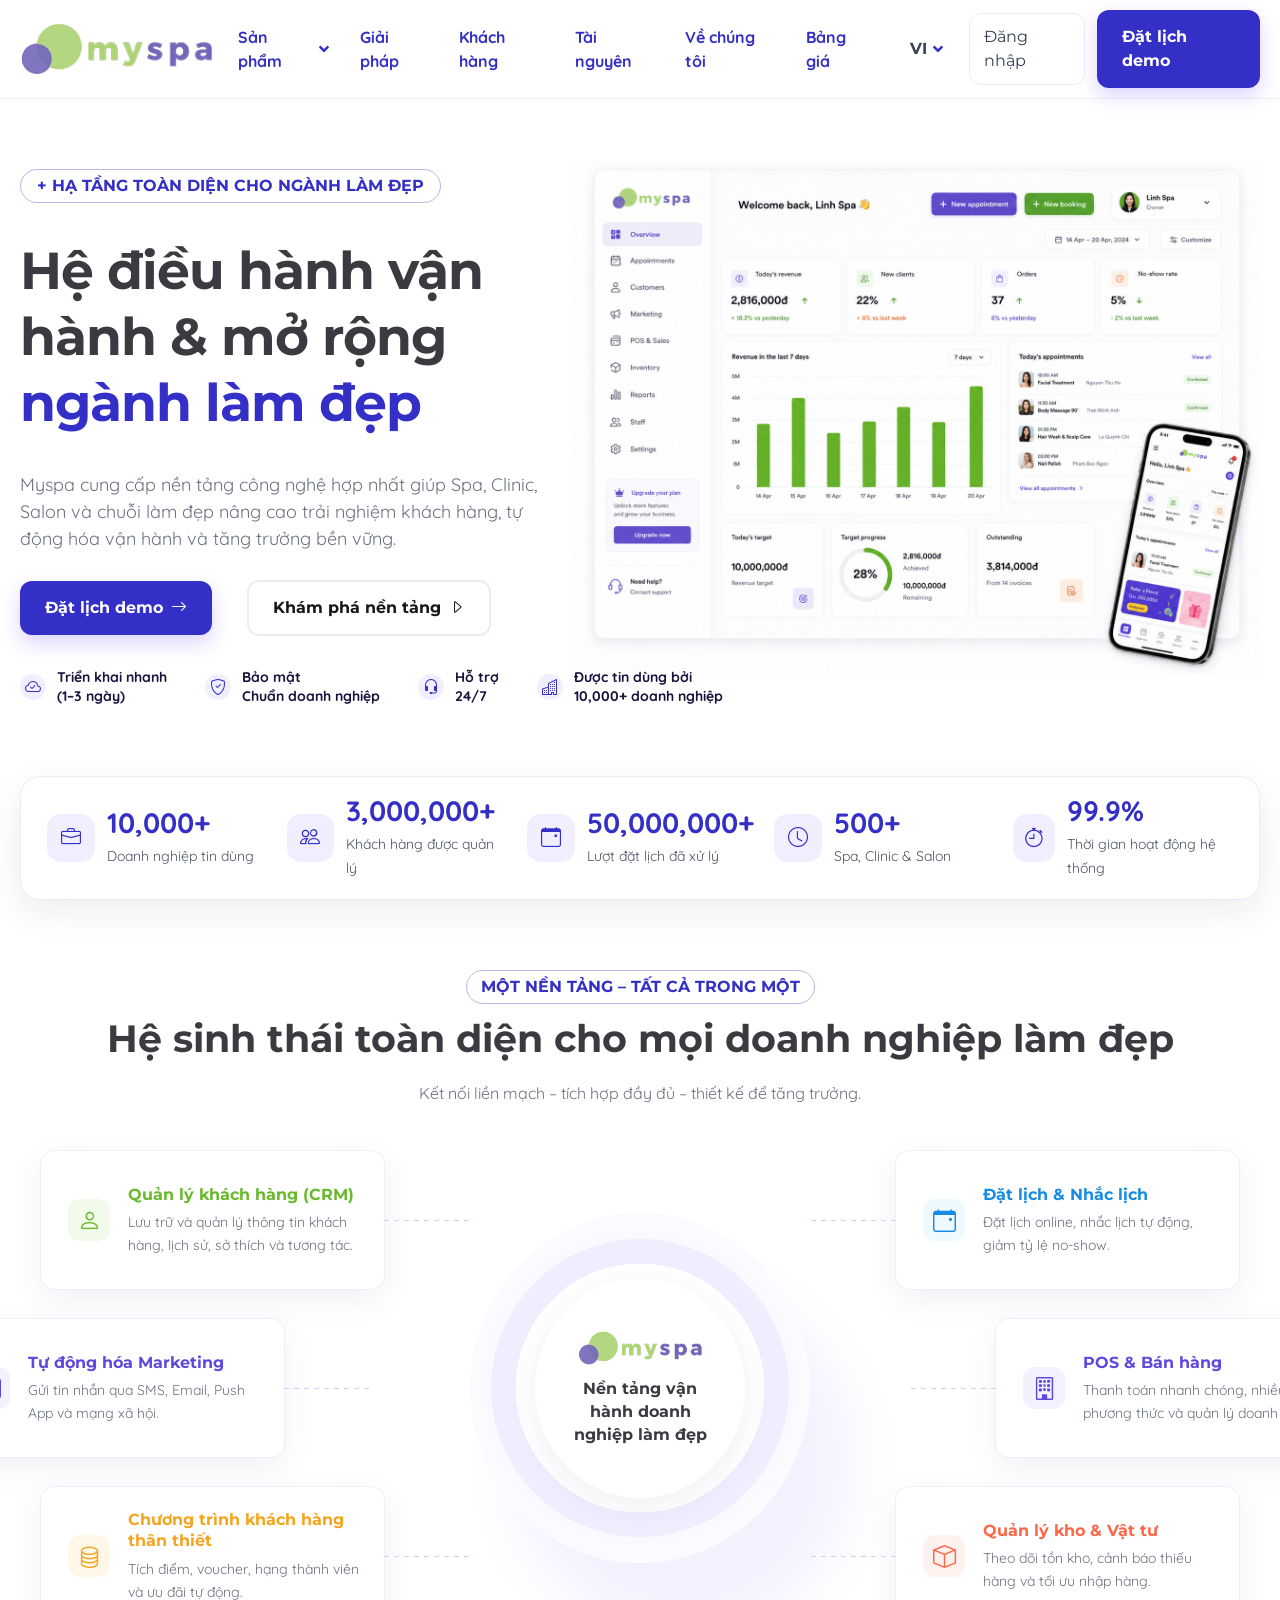
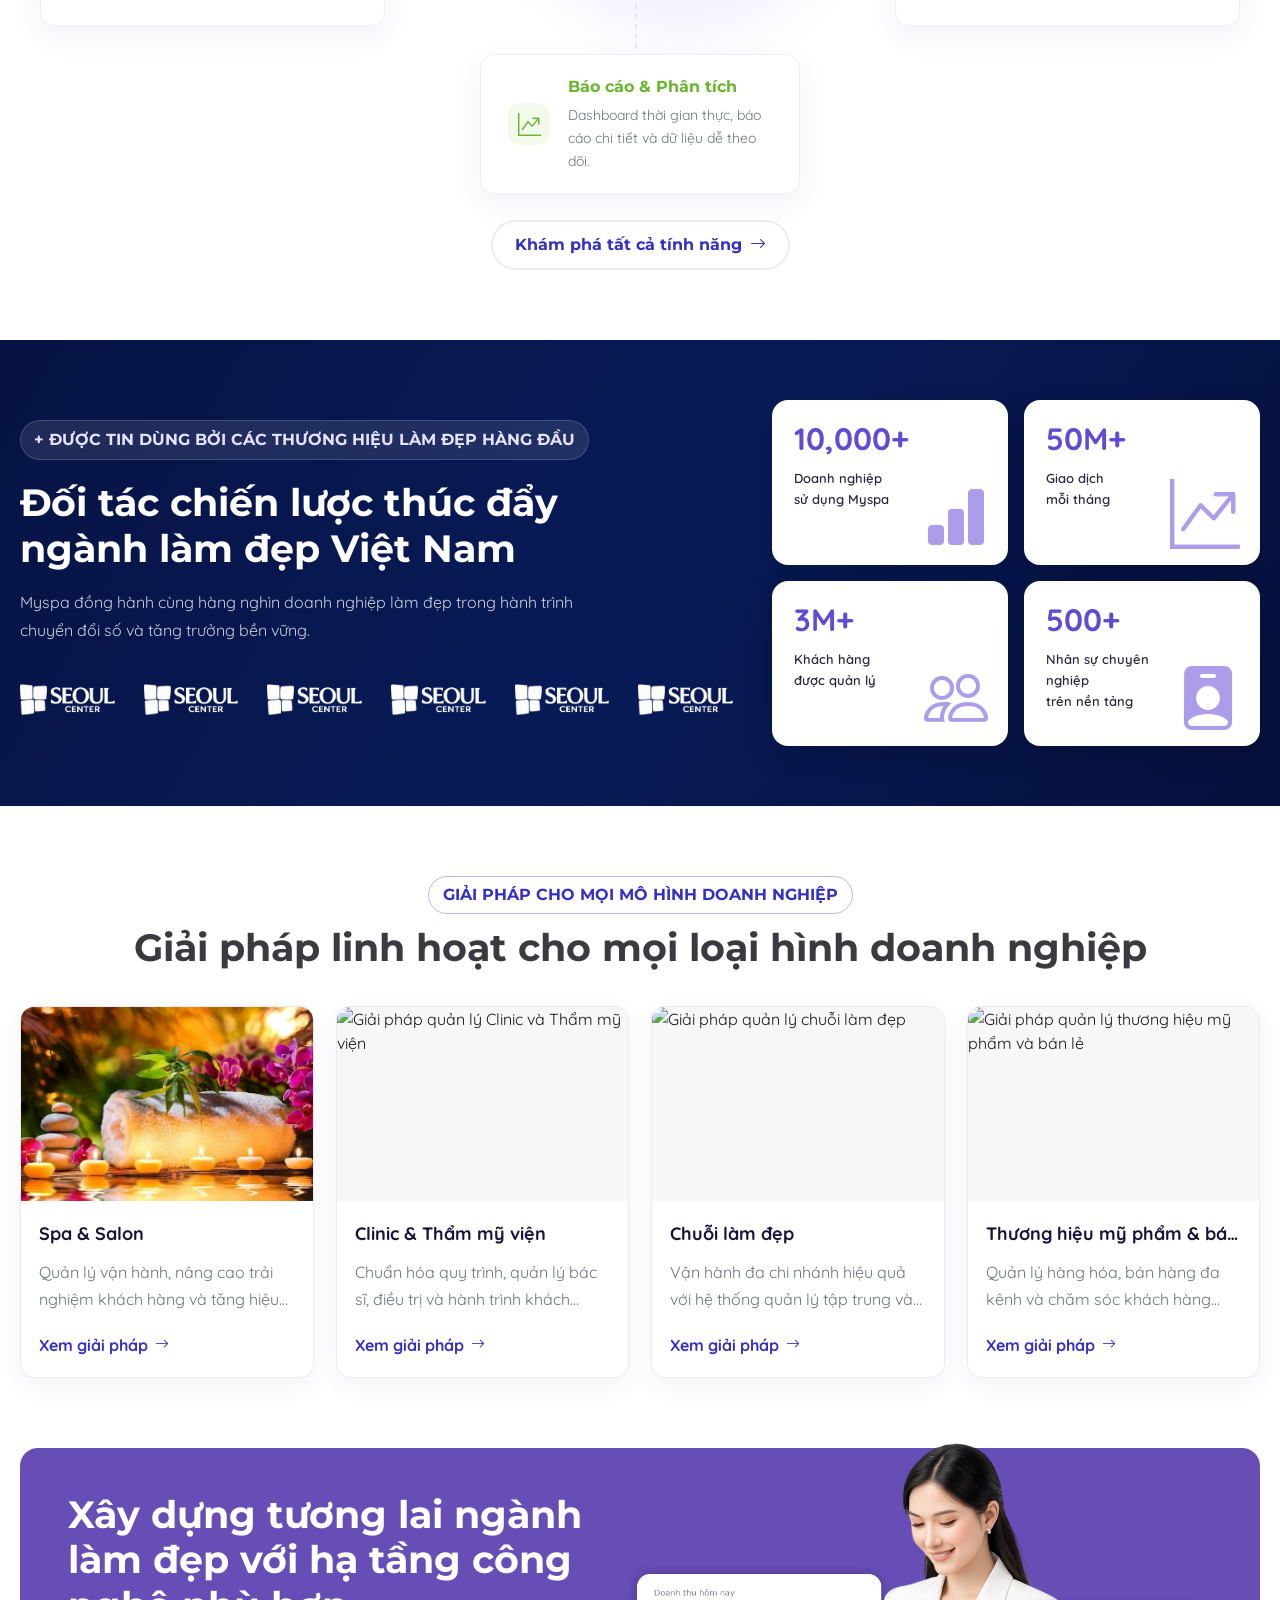
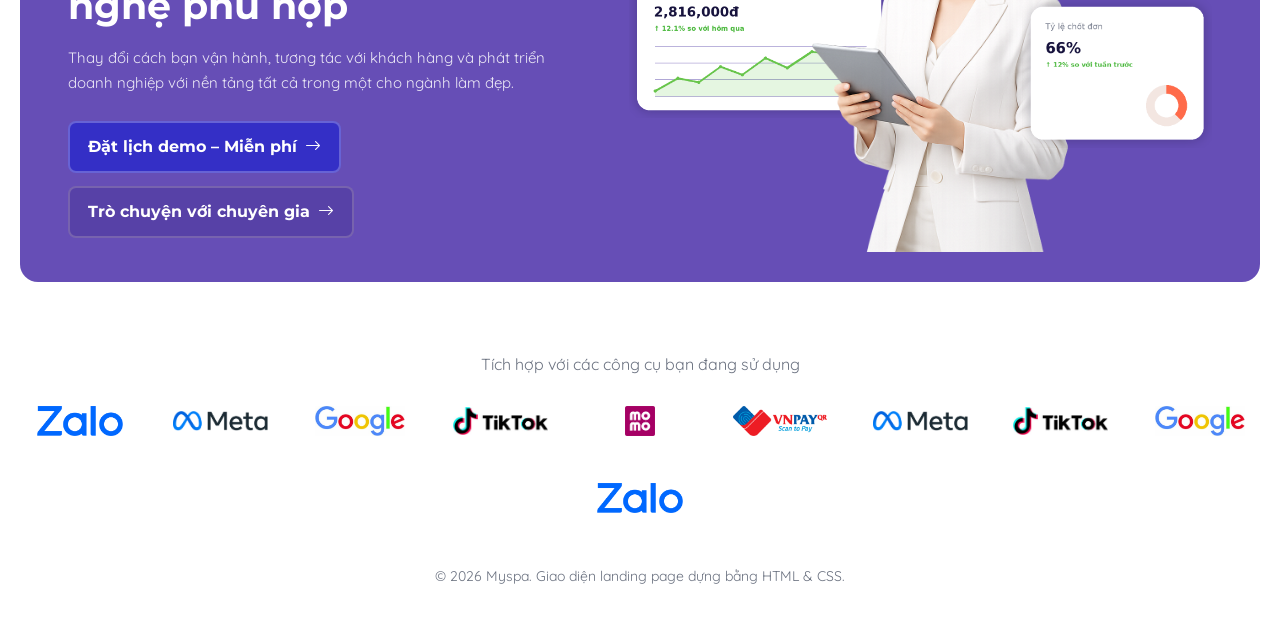
==== commit 168b17b7: "Update code" ====
--- a/myspa/index.html
+++ b/myspa/index.html
@@ -5,16 +5,32 @@
     <meta name="viewport" content="width=device-width, initial-scale=1.0" />
     <link rel="stylesheet" href="public/style.css" />
     <link
+      rel="stylesheet"
+      href="https://cdn.jsdelivr.net/npm/bootstrap-icons@1.13.1/font/bootstrap-icons.min.css"
+    />
+    <link rel="preconnect" href="https://fonts.googleapis.com" />
+    <link rel="preconnect" href="https://fonts.gstatic.com" crossorigin />
+
+    <link
+      href="https://fonts.googleapis.com/css2?family=Montserrat:wght@400;500;600;700;800&display=swap"
+      rel="stylesheet"
+    />
+    <link
       href="https://fonts.googleapis.com/css2?family=Quicksand:wght@300;400;500;600;700&display=swap"
       rel="stylesheet"
     />
+    <link rel="preconnect" href="https://fonts.googleapis.com" />
+    <link rel="preconnect" href="https://fonts.gstatic.com" crossorigin />
+
     <link
+      href="https://fonts.googleapis.com/css2?family=Inter:wght@400;500;600;700;800&display=swap"
       rel="stylesheet"
-      href="https://cdn.jsdelivr.net/npm/bootstrap-icons@1.13.1/font/bootstrap-icons.min.css"
     />
-    <link rel="stylesheet" href="https://cdnjs.cloudflare.com/ajax/libs/font-awesome/7.3.0/css/all.min.css" integrity="sha512-ApSLB1Pd3/bZN8fWB/RG9YhN/7bd9Hkf3AGaE2mPfebjrxagjuBtx2GcgdqIlJkUzwylBo61r9Xa9NmgBI0swA==" crossorigin="anonymous" referrerpolicy="no-referrer" />
-    
-    <link rel="icon" type="image/png" href="https://myspa.vn/assets/frontend/images/favicon.png" />
+    <link
+      rel="icon"
+      type="image/png"
+      href="https://myspa.vn/assets/frontend/images/favicon.png"
+    />
     <title>Myspa</title>
   </head>
   <body>
@@ -76,7 +92,7 @@
           aria-label="Mở menu"
           aria-expanded="false"
         >
-         <i class="fa-solid fa-bars"></i>
+          <i class="fa-solid fa-bars"></i>
         </button>
       </div>
     </header>
@@ -398,12 +414,12 @@
           </p>
 
           <div class="logos">
-            <span><img src="public/image/brand.png" alt=""></span>
-            <span><img src="public/image/brand.png" alt=""></span>
-            <span><img src="public/image/brand.png" alt=""></span>
-            <span><img src="public/image/brand.png" alt=""></span>
-            <span><img src="public/image/brand.png" alt=""></span>
-            <span><img src="public/image/brand.png" alt=""></span>
+            <span><img src="public/image/brand.png" alt="" /></span>
+            <span><img src="public/image/brand.png" alt="" /></span>
+            <span><img src="public/image/brand.png" alt="" /></span>
+            <span><img src="public/image/brand.png" alt="" /></span>
+            <span><img src="public/image/brand.png" alt="" /></span>
+            <span><img src="public/image/brand.png" alt="" /></span>
           </div>
         </div>
 
--- a/myspa/public/style.css
+++ b/myspa/public/style.css
@@ -18,10 +18,12 @@
   --shadow: 0 12px 35px rgba(17, 24, 39, 0.08);
   --radius: 20px;
   --container: 1400px;
+  --header: #3b3a40;
+  --fontHeader: "Montserrat", sans-serif;
 }
 
 body {
-  font-family: "Quicksand";
+  font-family: "Quicksand", sans-serif;
   background: var(--bg);
   color: var(--text);
   line-height: 1.5;
@@ -47,13 +49,14 @@
 }
 
 .btn {
+  font-family: var(--fontHeader);
   display: inline-flex;
   align-items: center;
   justify-content: center;
   gap: 8px;
   padding: 14px 24px;
   border-radius: 12px;
-  font-size: 15px;
+  font-size: 16px;
   font-weight: 700;
   border: 1px solid transparent;
   transition: 0.25s ease;
@@ -82,17 +85,16 @@
 }
 
 .badge {
+  font-family: var(--fontHeader);
   display: inline-flex;
   align-items: center;
   gap: 8px;
-  padding: 7px 16px;
+  padding: 4px 16px;
   border-radius: 999px;
-
   color: var(--primary);
   font-size: 16px;
   font-weight: 700;
   text-transform: uppercase;
-  /* letter-spacing: 0.3px; */
   margin: 40px 0 0px;
   border: 1px solid #bcb6e9;
 }
@@ -153,7 +155,7 @@
   padding: 25px 0;
   color: var(--primary);
   font-size: 16px;
-  font-weight: 600;
+  font-weight: 700;
   text-decoration: none;
 }
 
@@ -189,19 +191,14 @@
   position: fixed;
   inset: 0;
   z-index: 9999;
-
   width: 100%;
   height: 100dvh;
   padding: 30px 20px 50px;
-
   overflow-y: auto;
-
   background: #f7f7fa;
-
   opacity: 0;
   visibility: hidden;
   transform: translateY(-15px);
-
   transition:
     opacity 0.25s ease,
     visibility 0.25s ease,
@@ -230,14 +227,11 @@
   display: flex;
   align-items: center;
   justify-content: center;
-
   width: 52px;
   height: 52px;
-
   color: #725dc8;
   background: transparent;
   border: 0;
-
   font-size: 38px;
   cursor: pointer;
 }
@@ -270,9 +264,7 @@
   display: flex;
   align-items: center;
   gap: 8px;
-
   width: max-content;
-
   list-style: none;
   cursor: pointer;
 }
@@ -320,96 +312,10 @@
   overflow: hidden;
 }
 
-/* Tablet và mobile */
-@media (max-width: 1023px) {
-  .header-inner {
-    min-height: 105px;
-    padding: 0;
-    flex-wrap: nowrap;
-    justify-content: space-between;
-  }
-
-  .header .logo img {
-    width: 190px;
-  }
-
-  .header .nav,
-  .header .header-actions {
-    display: none;
-  }
-
-  .mobile-menu-toggle {
-    display: flex;
-  }
-}
-
-/* Điện thoại */
-@media (max-width: 576px) {
-  .header-inner {
-    min-height: 82px;
-    justify-content: space-between;
-  }
-
-  .header .logo img {
-    width: 145px;
-  }
-
-  .mobile-menu-toggle {
-    gap: 5px;
-  }
-
-  .mobile-menu-toggle span {
-    width: 6px;
-    height: 6px;
-  }
-
-  .mobile-menu {
-    padding: 24px 26px 40px;
-  }
-
-  .mobile-menu-top {
-    margin-bottom: 42px;
-  }
-
-  .mobile-logo img {
-    width: 165px;
-  }
-
-  .mobile-menu-close {
-    width: 42px;
-    height: 42px;
-    font-size: 30px;
-  }
-
-  .mobile-nav {
-    gap: 29px;
-  }
-
-  .mobile-nav > a,
-  .mobile-nav-dropdown summary {
-    font-size: 23px;
-  }
-
-  .mobile-submenu a {
-    font-size: 16px;
-  }
-
-  .mobile-auth-actions {
-    flex-direction: column;
-    align-items: stretch;
-  }
-
-  .mobile-login-btn,
-  .mobile-demo-btn {
-    width: 100%;
-  }
-}
-
 .mobile-auth-actions {
   display: flex;
   align-items: center;
   gap: 14px;
-
   width: 100%;
   max-width: 470px;
   padding-top: 10px;
@@ -421,10 +327,8 @@
   align-items: center;
   justify-content: center;
   gap: 8px;
-
   min-height: 52px;
   padding: 13px 24px;
-
   border-radius: 12px;
   font-size: 17px;
   font-weight: 700;
@@ -438,11 +342,9 @@
 
 .mobile-demo-btn {
   flex: 1;
-
   color: #ffffff;
   background: var(--primary);
   border: 1px solid var(--primary);
-
   box-shadow: 0 8px 20px rgba(91, 61, 245, 0.2);
 }
 
@@ -472,23 +374,18 @@
   position: absolute;
   top: 100%;
   left: 0;
-
   width: 410px;
   padding: 14px 0;
-
   background: #ffffff;
   border-radius: 12px;
   box-shadow: 0 10px 35px rgba(53, 42, 111, 0.15);
-
   opacity: 0;
   visibility: hidden;
   transform: translateY(8px);
-
   transition:
     opacity 0.25s ease,
     visibility 0.25s ease,
     transform 0.25s ease;
-
   z-index: 1000;
 }
 
@@ -503,12 +400,10 @@
 .dropdown-menu a {
   display: block;
   padding: 13px 24px;
-
   color: #6f57d2;
   font-size: 16px;
   font-weight: 600;
   text-decoration: none;
-
   transition: 0.2s ease;
 }
 
@@ -525,7 +420,8 @@
 
 .lang,
 .login-btn {
-  font-size: 14px;
+  font-family: var(--fontHeader);
+  font-size: 16px;
   color: #374151;
   padding: 11px 14px;
   border-radius: 12px;
@@ -546,7 +442,7 @@
 .login-btn {
   background: #fff;
   border: 1px solid var(--border);
-  font-size: 15px;
+  font-size: 16px;
 }
 
 /* HERO */
@@ -568,11 +464,12 @@
 }
 
 .hero-title {
-  font-weight: 800;
-  color: #3b3a40;
-  font-size: 62px;
-  line-height: 1.46;
-  margin: 40px 0 35px;
+  font-family: var(--fontHeader);
+  font-weight: 700;
+  color: var(--header);
+  font-size: 52px;
+  line-height: 1.27;
+  margin: 35px 0 35px;
   letter-spacing: -1px;
 }
 
@@ -716,17 +613,17 @@
 
 .ecosystem-section .section-head .badge {
   margin: 0;
-  padding: 6px 14px;
+  padding: 4px 14px;
 
   color: var(--primary);
   font-size: 16px;
 }
 
 .ecosystem-section .section-head h2 {
+  font-family: var(--fontHeader);
   margin: 12px 0 20px;
-
-  color: #17133d;
-  font-size: 44px;
+  color: var(--header);
+  font-size: 38px;
   line-height: 1.2;
 }
 
@@ -737,27 +634,21 @@
 
 .ecosystem-grid {
   position: relative;
-
   display: grid;
   grid-template-columns:
     minmax(280px, 1fr)
     340px
     minmax(280px, 1fr);
-
   grid-template-rows:
     minmax(110px, auto)
     minmax(110px, auto)
     minmax(110px, auto)
     minmax(110px, auto);
-
-  align-items: center;
-
+  align-items: center;
   column-gap: 85px;
   row-gap: 28px;
-
   width: 100%;
   max-width: 1200px;
-
   margin: 45px auto 0;
 }
 
@@ -801,10 +692,8 @@
 .ecosystem-grid > .eco-card:nth-child(8) {
   grid-column: 2;
   grid-row: 4;
-
   width: 100%;
   max-width: 320px;
-
   justify-self: center;
 }
 
@@ -826,66 +715,53 @@
   transform: rotate(90deg);
 }
 
-   /* CARD */
-
+/* CARD */
 .eco-card {
   position: relative;
-
   display: grid;
   grid-template-columns: 48px minmax(0, 1fr);
   align-items: center;
   column-gap: 15px;
-
   width: 100%;
   height: 140px;
   padding: 20px 24px;
-
   color: inherit;
   text-decoration: none;
-
   background: #ffffff;
   border: 1px solid #f0eef8;
   border-radius: 14px;
-
   box-shadow: 0 10px 30px rgba(67, 53, 140, 0.07);
-
   transition:
     transform 0.25s ease,
     box-shadow 0.25s ease,
     border-color 0.25s ease;
 }
 
-/* Icon nằm giữa theo chiều ngang và dọc */
 .eco-card > i {
   display: inline-flex;
   align-items: center;
   justify-content: center;
-
   justify-self: center;
   align-self: center;
-
   width: 42px;
   height: 42px;
-
   border-radius: 12px;
   background: #f3f0ff;
-
   color: var(--primary);
   font-size: 23px;
   line-height: 1;
-
   transition:
     color 0.25s ease,
     background 0.25s ease,
     transform 0.25s ease;
 }
 
-/* Nội dung chữ */
 .eco-card > div {
   min-width: 0;
 }
 
 .eco-card h4 {
+  font-family: var(--fontHeader);
   margin: 0 0 6px;
   color: #17133d;
   font-size: 16px;
@@ -896,25 +772,20 @@
 .eco-card p {
   margin: 0;
   color: var(--muted);
-  font-size: 15px;
+  font-size: 14px;
   line-height: 1.65;
 }
 
-/* Hover card */
 .eco-card:hover {
   color: inherit;
-
   transform: translateY(-4px);
-
   border-color: rgba(128, 117, 193, 0.35);
-
   box-shadow: 0 16px 36px rgba(67, 53, 140, 0.13);
 }
 
 .ecosystem-grid > .eco-card:hover > i {
   color: #ffffff;
   background: var(--primary);
-
   transform: scale(1.05);
 }
 
@@ -953,20 +824,16 @@
   background: #f2faec;
 }
 
-   /* ĐƯỜNG NỐI */
-
+/* ĐƯỜNG NỐI */
 .ecosystem-grid > .eco-card:nth-child(1)::after,
 .ecosystem-grid > .eco-card:nth-child(4)::after,
 .ecosystem-grid > .eco-card:nth-child(6)::after {
   content: "";
-
   position: absolute;
   top: 50%;
   right: -85px;
-
   width: 85px;
   height: 1px;
-
   background: repeating-linear-gradient(
     to right,
     #d3cff0 0,
@@ -974,7 +841,6 @@
     transparent 5px,
     transparent 10px
   );
-
   pointer-events: none;
 }
 
@@ -983,14 +849,11 @@
 .ecosystem-grid > .eco-card:nth-child(5)::after,
 .ecosystem-grid > .eco-card:nth-child(7)::after {
   content: "";
-
   position: absolute;
   top: 50%;
   left: -85px;
-
   width: 85px;
   height: 1px;
-
   background: repeating-linear-gradient(
     to right,
     #d3cff0 0,
@@ -998,17 +861,11 @@
     transparent 5px,
     transparent 10px
   );
-
   pointer-events: none;
 }
-
-/* ==================================================
-   VÒNG TRÒN MYSPA Ở GIỮA
-================================================== */
 
 .eco-center {
   position: relative;
-
   display: flex;
   align-items: center;
   justify-content: center;
@@ -1036,59 +893,44 @@
   box-shadow: 43px 73px 55px rgba(91, 61, 245, 0.07);
 }
 
-/* Vòng trắng bên trong */
 .eco-circle::before {
   content: "";
-
   position: absolute;
   inset: 65px;
-
   background: #ffffff;
   border-radius: 50%;
-
   box-shadow: 0 8px 30px rgba(60, 45, 130, 0.08);
 }
 
-/* Logo */
 .eco-circle .brand {
   position: relative;
   z-index: 2;
-
   display: flex;
   align-items: center;
   justify-content: center;
-
   width: 125px;
   margin: 0 0 12px;
 }
 
 .eco-circle .brand img {
   display: block;
-
   width: 100%;
   height: auto;
-
   object-fit: contain;
 }
 
-/* Nội dung trong vòng tròn */
 .eco-circle p {
+  font-family: var(--fontHeader);
   position: relative;
   z-index: 2;
-
   max-width: 155px;
   margin: 0;
-
-  color: #17133d;
+  color: var(--header);
   font-size: 16px;
   font-weight: 700;
   line-height: 1.45;
 }
 
-/* ==================================================
-   NÚT PHÍA DƯỚI
-================================================== */
-
 .center-cta {
   margin-top: 26px;
   text-align: center;
@@ -1097,23 +939,470 @@
 .center-cta .btn {
   width: auto;
   padding: 11px 22px;
-
   color: var(--primary);
-
   border-radius: 999px;
 }
 
-/* ==================================================
-   RESPONSIVE
-================================================== */
-
+/* ================= PARTNER ================= */
+.partner-section {
+  position: relative;
+  overflow: hidden;
+  padding: 60px 0;
+  color: #fff;
+  background: linear-gradient(120deg, #071344, #081b58, #06103c);
+}
+
+.partner-grid {
+  display: grid;
+  grid-template-columns: 1.5fr 1fr;
+  align-items: center;
+  gap: 20px;
+}
+
+/* Bên trái */
+.partner-left .badge {
+  display: inline-flex;
+  align-items: center;
+  gap: 7px;
+  margin: 0 0 20px;
+  padding: 7px 13px;
+  color: #e5e3ff;
+  background: rgba(255, 255, 255, 0.1);
+  border: 1px solid rgba(255, 255, 255, 0.15);
+  border-radius: 999px;
+  font-size: 16px;
+}
+
+.partner-left h2 {
+  font-family: var(--fontHeader);
+  max-width: 620px;
+  margin: 0 0 18px;
+  font-size: 38px;
+  line-height: 1.2;
+}
+
+.partner-left > p {
+  max-width: 590px;
+  margin-bottom: 28px;
+  color: rgba(255, 255, 255, 0.8);
+  font-size: 16px;
+  line-height: 1.7;
+}
+
+.logos {
+  display: grid;
+  grid-template-columns: repeat(6, 1fr);
+  align-items: center;
+  gap: 10px;
+  width: 100%;
+  margin-top: 24px;
+}
+
+.logos span {
+  display: flex;
+  align-items: center;
+  justify-content: center;
+  height: 55px;
+  border-radius: 8px;
+  margin-right: 19px;
+}
+
+.logos img {
+  display: block;
+  width: auto;
+  height: 35px;
+  max-width: 100%;
+  object-fit: contain;
+}
+
+/* Bên phải */
+
+.partner-right {
+  display: grid;
+  grid-template-columns: repeat(2, minmax(0, 1fr));
+  gap: 16px;
+  cursor: pointer;
+}
+
+.stat-box {
+  position: relative;
+  overflow: hidden;
+  min-height: 165px;
+  padding: 23px 22px;
+  color: #17133d;
+  background: #fff;
+  border-radius: 16px;
+  box-shadow: 0 10px 28px rgba(0, 0, 0, 0.15);
+  transition: 0.25s;
+}
+
+.stat-box:hover {
+  transform: translateY(-4px);
+}
+
+.stat-content {
+  position: relative;
+  z-index: 2;
+  max-width: 65%;
+}
+
+.stat-content strong {
+  display: block;
+  margin-bottom: 14px;
+  color: #604bd4;
+  font-size: 31px;
+  line-height: 1;
+}
+
+.stat-content p {
+  margin: 0;
+  color: #29263d;
+  font-size: 13px;
+  font-weight: 600;
+  line-height: 1.6;
+}
+
+.stat-icon {
+  position: absolute;
+  right: 20px;
+  bottom: 16px;
+  color: rgba(128, 103, 222, 0.65);
+}
+
+.stat-icon i {
+  font-size: 64px;
+  line-height: 1;
+}
+
+.stat-icon-line i {
+  font-size: 70px;
+}
+
+/* ================= SOLUTIONS ================= */
+.solutions-section {
+  padding: 70px 0 70px;
+  background: #fff;
+}
+
+.solutions-section .section-head {
+  margin-bottom: 34px;
+}
+
+.solutions-section .section-head .badge {
+  margin: 0;
+  padding: 6px 14px;
+  font-size: 16px;
+}
+
+.solutions-section .section-head h2 {
+  font-family: var(--fontHeader);
+  margin: 10px 0 7px;
+  color: var(--header);
+  font-size: 38px;
+  line-height: 1.25;
+}
+
+.solutions-section .section-head p {
+  color: var(--muted);
+  font-size: 16px;
+}
+
+.solutions-grid {
+  display: grid;
+  grid-template-columns: repeat(4, minmax(0, 1fr));
+  gap: 22px;
+}
+
+.solution-card {
+  overflow: hidden;
+  background: #fff;
+  border: 1px solid #eceaf4;
+  border-radius: 14px;
+  box-shadow: 0 8px 24px rgba(50, 39, 110, 0.06);
+  transition:
+    transform 0.25s ease,
+    box-shadow 0.25s ease;
+}
+
+.solution-card:hover {
+  transform: translateY(-5px);
+  box-shadow: 0 16px 32px rgba(50, 39, 110, 0.12);
+}
+
+.solution-image {
+  display: block;
+  width: 100%;
+  aspect-ratio: 3 /2;
+  overflow: hidden;
+  background: #f7f7fa;
+}
+
+.solution-image img {
+  width: 100%;
+  height: 100%;
+  object-fit: cover;
+  transition: transform 0.35s ease;
+}
+
+.solution-card:hover .solution-image img {
+  transform: scale(1.05);
+}
+
+.solution-body {
+  padding: 18px 18px 20px;
+}
+
+.solution-title {
+  margin: 0 0 9px;
+  font-size: 18px;
+  font-weight: 700;
+  line-height: 1.35;
+  line-height: 1.7;
+  display: -webkit-box;
+  -webkit-line-clamp: 1;
+  -webkit-box-orient: vertical;
+  overflow: hidden;
+}
+
+.solution-title a {
+  color: #17133d;
+}
+
+.solution-title a:hover {
+  color: var(--primary);
+}
+
+.solution-body p {
+  min-height: 58px;
+  margin: 0 0 16px;
+  color: var(--muted);
+  font-size: 16px;
+  line-height: 1.7;
+  display: -webkit-box;
+  -webkit-line-clamp: 2;
+  -webkit-box-orient: vertical;
+  overflow: hidden;
+}
+
+.solution-link {
+  display: inline-flex;
+  align-items: center;
+  gap: 7px;
+  color: var(--primary);
+  font-size: 16px;
+  font-weight: 700;
+}
+
+.solution-link i {
+  font-size: 14px;
+  transition: transform 0.25s ease;
+}
+
+.solution-link:hover i {
+  transform: translateX(4px);
+}
+
+.cta-section {
+  padding-top: 0;
+  padding-bottom: 65px;
+}
+
+.cta-banner {
+  overflow: visible;
+  padding: 44px 48px 0;
+  color: #fff;
+  background: #664eb6;
+  border-radius: 18px;
+}
+
+.cta-grid {
+  display: grid;
+  grid-template-columns: 0.92fr 1.08fr;
+  align-items: center;
+  gap: 24px;
+}
+
+.cta-content {
+  align-self: center;
+  padding-bottom: 44px;
+}
+
+.cta-content h2 {
+  font-family: var(--fontHeader);
+  max-width: 540px;
+  margin: 0 0 16px;
+  font-size: 38px;
+  font-weight: 700;
+  line-height: 1.2;
+}
+
+.cta-content p {
+  max-width: 500px;
+  margin: 0 0 25px;
+  color: rgba(255, 255, 255, 0.88);
+  font-size: 15px;
+  line-height: 1.7;
+}
+
+.cta-actions {
+  display: flex;
+  flex-wrap: wrap;
+  gap: 13px;
+}
+
+.cta-actions .btn {
+  display: inline-flex;
+  align-items: center;
+  gap: 8px;
+  padding: 12px 18px;
+  color: #fff;
+  border-radius: 8px;
+  font-size: 16px;
+}
+
+.btn-light {
+  background: var(--primary);
+  border: 2px solid rgba(255, 255, 255, 0.25);
+}
+
+.btn-light:hover {
+  background: var(--secondary);
+}
+
+.btn-ghost {
+  background: rgba(31, 18, 112, 0.2);
+  border: 2px solid rgba(178, 164, 187, 0.35);
+}
+
+.btn-ghost:hover {
+  border-color: var(--secondary);
+  color: var(--secondary);
+}
+
+.cta-visual {
+  position: relative;
+  min-height: 330px;
+}
+
+.cta-card-image {
+  position: absolute;
+  z-index: 2;
+  display: block;
+  height: auto;
+  object-fit: contain;
+  pointer-events: none;
+}
+
+.cta-card-left {
+  top: 44px;
+  left: 22px;
+  width: 260px;
+}
+
+.cta-card-right {
+  top: 76px;
+  right: 0;
+  width: 190px;
+}
+
+.cta-woman {
+  position: absolute;
+  z-index: 2;
+  bottom: 0;
+  left: 55%;
+  display: block;
+  width: 269px;
+  height: auto;
+  object-fit: contain;
+  transform: translateX(-50%);
+  pointer-events: none;
+}
+
+/* ================= INTEGRATIONS ================= */
+
+.integrations {
+  padding: 5px 0 30px;
+  background: #fff;
+}
+
+.integrations p {
+  margin: 0 0 18px;
+  text-align: center;
+  color: var(--muted);
+  font-size: 16px;
+}
+.integration-logos {
+  display: flex;
+  align-items: center;
+  justify-content: center;
+  flex-wrap: wrap;
+
+  gap: 22px 35px;
+}
+
+.integration-logos a {
+  display: flex;
+  align-items: center;
+  justify-content: center;
+
+  width: 105px;
+  height: 55px;
+
+  text-decoration: none;
+  transition: transform 0.25s ease;
+}
+
+.integration-logos a:hover {
+  transform: translateY(-3px);
+}
+
+.integration-logos img {
+  display: block;
+
+  width: auto;
+  max-width: 95px;
+  height: 30px;
+
+  object-fit: contain;
+}
+/* FOOTER */
+.footer {
+  padding: 10px 0 46px;
+  color: #6b7280;
+  font-size: 14px;
+  text-align: center;
+}
+button#mobileMenuOpen i {
+  color: #7f75bf;
+  font-size: 25px;
+}
+i.bi.bi-x-lg {
+  font-size: 25px;
+  font-weight: bold;
+}
+/* RESPONSIVE */
 @media (max-width: 1200px) {
+  .hero-title {
+    font-size: 52px;
+  }
+
+  .metrics-grid {
+    grid-template-columns: repeat(3, 1fr);
+  }
+
+  .solutions-grid {
+    grid-template-columns: repeat(2, 1fr);
+  }
+
+  .integration-logos {
+    grid-template-columns: repeat(5, 1fr);
+  }
+
   .ecosystem-grid {
     grid-template-columns:
       minmax(230px, 1fr)
       290px
       minmax(230px, 1fr);
-
     column-gap: 45px;
   }
 
@@ -1126,7 +1415,6 @@
     inset: 58px;
   }
 
-  /* Rút ngắn đường nối */
   .ecosystem-grid > .eco-card:nth-child(1)::after,
   .ecosystem-grid > .eco-card:nth-child(4)::after,
   .ecosystem-grid > .eco-card:nth-child(6)::after {
@@ -1142,7 +1430,139 @@
   }
 }
 
+@media (max-width: 1100px) {
+  .solutions-grid {
+    grid-template-columns: repeat(2, minmax(0, 1fr));
+  }
+
+  .cta-content h2 {
+    font-size: 34px;
+  }
+
+  .cta-card-left {
+    width: 225px;
+  }
+
+  .cta-card-right {
+    width: 165px;
+  }
+
+  .cta-woman {
+    top: -9%;
+    width: 226px;
+  }
+
+  .cta-visual {
+    min-height: 354px;
+  }
+}
+
+@media (max-width: 1023px) {
+  .header-inner {
+    min-height: 105px;
+    padding: 0;
+    flex-wrap: nowrap;
+    justify-content: space-between;
+  }
+
+  .header .logo img {
+    width: 190px;
+  }
+
+  .header .nav,
+  .header .header-actions {
+    display: none;
+  }
+
+  .mobile-menu-toggle {
+    display: flex;
+  }
+}
+
 @media (max-width: 992px) {
+  .cta-banner {
+    padding: 40px 32px 0;
+  }
+
+  .cta-grid {
+    grid-template-columns: 1fr;
+  }
+
+  .cta-content {
+    padding-bottom: 10px;
+    text-align: center;
+  }
+
+  .cta-content h2,
+  .cta-content p {
+    margin-left: auto;
+    margin-right: auto;
+  }
+
+  .cta-actions {
+    justify-content: center;
+  }
+
+  .cta-visual {
+    width: 100%;
+    max-width: 680px;
+    min-height: 340px;
+    margin: 0 auto;
+  }
+
+  .nav {
+    display: none;
+  }
+
+  .hero-grid,
+  .partner-grid,
+  .cta-grid {
+    grid-template-columns: 1fr;
+  }
+
+  .partner-right {
+    grid-template-columns: 1fr 1fr 1fr 1fr;
+  }
+
+  .dashboard {
+    grid-template-columns: 1fr;
+  }
+
+  .sidebar {
+    border-right: none;
+    border-bottom: 1px solid var(--border);
+  }
+
+  .mini-stats,
+  .bottom-grid,
+  .chart-area,
+  .ecosystem-grid {
+    grid-template-columns: 1fr;
+  }
+
+  .eco-center {
+    order: -1;
+  }
+
+  .metrics-grid {
+    grid-template-columns: repeat(2, 1fr);
+  }
+
+  .phone-mockup {
+    position: static;
+    transform: none;
+    margin: 18px auto 0;
+  }
+
+  .cta-person {
+    right: 50%;
+    transform: translateX(50%);
+  }
+
+  .card-right {
+    right: 10px;
+  }
+
   .ecosystem-grid {
     grid-template-columns: 1fr;
     grid-template-rows: auto;
@@ -1153,7 +1573,6 @@
     max-width: 650px;
   }
 
-  /* Reset vị trí desktop */
   .ecosystem-grid > .eco-card:nth-child(1),
   .ecosystem-grid > .eco-center:nth-child(2),
   .ecosystem-grid > .eco-card:nth-child(3),
@@ -1177,205 +1596,11 @@
     max-width: none;
   }
 
-  /* Ẩn đường nối trên tablet/mobile */
   .eco-card::after,
   .eco-center::after {
     display: none;
   }
-}
-
-@media (max-width: 576px) {
-  .ecosystem-section {
-    padding-top: 45px;
-    padding-bottom: 50px;
-  }
-
-  .ecosystem-section .section-head h2 {
-    font-size: 29px;
-  }
-
-  .ecosystem-section .section-head p {
-    font-size: 14px;
-  }
-
-  .eco-circle {
-    width: 250px;
-    height: 250px;
-  }
-
-  .eco-circle::before {
-    inset: 52px;
-  }
-
-  .eco-circle .brand {
-    width: 105px;
-  }
-
-  .eco-card {
-    grid-template-columns: 42px minmax(0, 1fr);
-
-    min-height: auto;
-    padding: 16px;
-  }
-
-  .eco-card > i {
-    width: 36px;
-    height: 36px;
-
-    font-size: 19px;
-  }
-
-  .eco-card h4 {
-    font-size: 14px;
-  }
-
-  .eco-card p {
-    font-size: 12px;
-  }
-}
-
-/* ================= PARTNER ================= */
-
-.partner-section {
-  position: relative;
-  overflow: hidden;
-  padding: 60px 0;
-  color: #fff;
-  background: linear-gradient(120deg, #071344, #081b58, #06103c);
-}
-
-.partner-grid {
-  display: grid;
-  grid-template-columns: 1.5fr 1fr;
-  align-items: center;
-  gap: 20px;
-}
-
-/* Bên trái */
-
-.partner-left .badge {
-  display: inline-flex;
-  align-items: center;
-  gap: 7px;
-  margin: 0 0 20px;
-  padding: 7px 13px;
-  color: #e5e3ff;
-  background: rgba(255, 255, 255, 0.1);
-  border: 1px solid rgba(255, 255, 255, 0.15);
-  border-radius: 999px;
-  font-size: 16px;
-}
-
-.partner-left h2 {
-  max-width: 620px;
-  margin: 0 0 18px;
-  font-size: 44px;
-  line-height: 1.2;
-}
-
-.partner-left > p {
-  max-width: 590px;
-  margin-bottom: 28px;
-  color: rgba(255, 255, 255, 0.8);
-  font-size: 16px;
-  line-height: 1.7;
-}
-
-.logos {
-  display: grid;
-  grid-template-columns: repeat(6, 1fr);
-  align-items: center;
-  gap: 10px;
-
-  width: 100%;
-  margin-top: 24px;
-}
-
-.logos span {
-  display: flex;
-  align-items: center;
-  justify-content: center;
-  height: 55px;
-  border-radius: 8px;
-  margin-right: 19px;
-}
-
-.logos img {
-  display: block;
-
-  width: auto;
-  height: 35px;
-  max-width: 100%;
-
-  object-fit: contain;
-}
-
-/* Bên phải */
-
-.partner-right {
-  display: grid;
-  grid-template-columns: repeat(2, minmax(0, 1fr));
-  gap: 16px;
-  cursor: pointer;
-}
-
-.stat-box {
-  position: relative;
-  overflow: hidden;
-  min-height: 165px;
-  padding: 23px 22px;
-  color: #17133d;
-  background: #fff;
-  border-radius: 16px;
-  box-shadow: 0 10px 28px rgba(0, 0, 0, 0.15);
-  transition: 0.25s;
-}
-
-.stat-box:hover {
-  transform: translateY(-4px);
-}
-
-.stat-content {
-  position: relative;
-  z-index: 2;
-  max-width: 65%;
-}
-
-.stat-content strong {
-  display: block;
-  margin-bottom: 14px;
-  color: #604bd4;
-  font-size: 31px;
-  line-height: 1;
-}
-
-.stat-content p {
-  margin: 0;
-  color: #29263d;
-  font-size: 13px;
-  font-weight: 600;
-  line-height: 1.6;
-}
-
-.stat-icon {
-  position: absolute;
-  right: 20px;
-  bottom: 16px;
-  color: rgba(128, 103, 222, 0.65);
-}
-
-.stat-icon i {
-  font-size: 64px;
-  line-height: 1;
-}
-
-.stat-icon-line i {
-  font-size: 70px;
-}
-
-/* Responsive */
-
-@media (max-width: 992px) {
+
   .partner-grid {
     grid-template-columns: 1fr;
     gap: 38px;
@@ -1401,316 +1626,78 @@
   }
 }
 
-@media (max-width: 576px) {
-  .partner-section {
-    padding: 45px 0;
-  }
-
-  .partner-left h2 {
-    font-size: 30px;
-  }
-
-  .partner-right {
+@media (max-width: 768px) {
+  .header-inner {
+    flex-wrap: wrap;
+    justify-content: center;
+    padding: 14px 0;
+    justify-content: space-between;
+  }
+
+  .header-actions {
+    width: 100%;
+    justify-content: center;
+  }
+
+  .hero-title {
+    font-size: 40px;
+  }
+
+  .section-head h2,
+  .partner-left h2,
+  .cta-content h2 {
+    font-size: 32px;
+  }
+
+  .metrics-grid {
     grid-template-columns: 1fr;
-  }
-
-  .stat-box {
-    min-height: 145px;
-  }
-}
-
-/* ================= SOLUTIONS ================= */
-.solutions-section {
-  padding: 70px 0 70px;
-  background: #fff;
-}
-
-.solutions-section .section-head {
-  margin-bottom: 34px;
-}
-
-.solutions-section .section-head .badge {
-  margin: 0;
-  padding: 6px 14px;
-  font-size: 16px;
-}
-
-.solutions-section .section-head h2 {
-  margin: 10px 0 7px;
-  color: #17133d;
-  font-size: 44px;
-  line-height: 1.25;
-}
-
-.solutions-section .section-head p {
-  color: var(--muted);
-  font-size: 16px;
-}
-
-.solutions-grid {
-  display: grid;
-  grid-template-columns: repeat(4, minmax(0, 1fr));
-  gap: 22px;
-}
-
-.solution-card {
-  overflow: hidden;
-  background: #fff;
-  border: 1px solid #eceaf4;
-  border-radius: 14px;
-  box-shadow: 0 8px 24px rgba(50, 39, 110, 0.06);
-  transition:
-    transform 0.25s ease,
-    box-shadow 0.25s ease;
-}
-
-.solution-card:hover {
-  transform: translateY(-5px);
-  box-shadow: 0 16px 32px rgba(50, 39, 110, 0.12);
-}
-
-.solution-image {
-  display: block;
-  width: 100%;
-  aspect-ratio: 3 /2;
-  overflow: hidden;
-  background: #f7f7fa;
-}
-
-.solution-image img {
-  width: 100%;
-  height: 100%;
-  object-fit: cover;
-  transition: transform 0.35s ease;
-}
-
-.solution-card:hover .solution-image img {
-  transform: scale(1.05);
-}
-
-.solution-body {
-  padding: 18px 18px 20px;
-}
-
-.solution-title {
-  margin: 0 0 9px;
-  font-size: 18px;
-  font-weight: 700;
-  line-height: 1.35;
-  line-height: 1.7;
-  display: -webkit-box;
-  -webkit-line-clamp: 1;
-  -webkit-box-orient: vertical;
-  overflow: hidden;
-}
-
-.solution-title a {
-  color: #17133d;
-}
-
-.solution-title a:hover {
-  color: var(--primary);
-}
-
-.solution-body p {
-  min-height: 58px;
-  margin: 0 0 16px;
-  color: var(--muted);
-  font-size: 16px;
-  line-height: 1.7;
-  display: -webkit-box;
-  -webkit-line-clamp: 2;
-  -webkit-box-orient: vertical;
-  overflow: hidden;
-}
-
-.solution-link {
-  display: inline-flex;
-  align-items: center;
-  gap: 7px;
-  color: var(--primary);
-  font-size: 16px;
-  font-weight: 700;
-}
-
-.solution-link i {
-  font-size: 14px;
-  transition: transform 0.25s ease;
-}
-
-.solution-link:hover i {
-  transform: translateX(4px);
-}
-
-/* Responsive */
-
-@media (max-width: 1100px) {
-  .solutions-grid {
-    grid-template-columns: repeat(2, minmax(0, 1fr));
-  }
-}
-
-@media (max-width: 576px) {
-  .solutions-section {
-    padding: 45px 0 55px;
-  }
-
-  .solutions-section .section-head h2 {
-    font-size: 29px;
   }
 
   .solutions-grid {
     grid-template-columns: 1fr;
-    gap: 18px;
-  }
-
-  .solution-body p {
+  }
+
+  .integration-logos {
+    grid-template-columns: 1fr 1fr;
+  }
+
+  .hero-actions,
+  .cta-actions {
+    flex-direction: column;
+    align-items: stretch;
+  }
+
+  .btn {
+    width: 100%;
+  }
+
+  .cta-banner {
+    padding: 28px 22px;
+  }
+
+  .floating-card {
+    position: static;
+    margin-bottom: 12px;
+  }
+
+  .cta-person {
+    position: static;
+    transform: none;
+    margin: 0 auto;
+  }
+
+  .cta-visual {
     min-height: auto;
-  }
-}
-
-/* ================= CTA ================= */
-
-.cta-section {
-  padding-top: 0;
-  padding-bottom: 65px;
-}
-
-.cta-banner {
-  overflow: visible;
-  padding: 44px 48px 0;
-  color: #fff;
-  background: #664eb6;
-  border-radius: 18px;
-}
-
-.cta-grid {
-  display: grid;
-  grid-template-columns: 0.92fr 1.08fr;
-  align-items: center;
-  gap: 24px;
-}
-
-.cta-content {
-  align-self: center;
-  padding-bottom: 44px;
-}
-
-.cta-content h2 {
-  max-width: 540px;
-  margin: 0 0 16px;
-  font-size: 39px;
-  font-weight: 700;
-  line-height: 1.2;
-}
-
-.cta-content p {
-  max-width: 500px;
-  margin: 0 0 25px;
-  color: rgba(255, 255, 255, 0.88);
-  font-size: 14px;
-  line-height: 1.7;
-}
-
-.cta-actions {
-  display: flex;
-  flex-wrap: wrap;
-  gap: 13px;
-}
-
-.cta-actions .btn {
-  display: inline-flex;
-  align-items: center;
-  gap: 8px;
-  padding: 12px 18px;
-  color: #fff;
-  border-radius: 8px;
-  font-size: 16px;
-}
-
-.btn-light {
-  background: var(--primary);
-  border: 2px solid rgba(255, 255, 255, 0.25);
-}
-
-.btn-light:hover {
-  background: var(--secondary);
-}
-
-.btn-ghost {
-  background: rgba(31, 18, 112, 0.2);
-  border: 2px solid rgba(178, 164, 187, 0.35);
-}
-
-.btn-ghost:hover {
-  border-color: var(--secondary);
-  color: var(--secondary);
-}
-
-.cta-visual {
-  position: relative;
-  min-height: 330px;
-}
-
-.cta-card-image {
-  position: absolute;
-  z-index: 2;
-  display: block;
-  height: auto;
-  object-fit: contain;
-  pointer-events: none;
-}
-
-.cta-card-left {
-  top: 44px;
-  left: 22px;
-  width: 260px;
-}
-
-.cta-card-right {
-  top: 76px;
-  right: 0;
-  width: 190px;
-}
-
-.cta-woman {
-  position: absolute;
-  z-index: 2;
-  bottom: 0;
-  left: 55%;
-  display: block;
-  width: 269px;
-  height: auto;
-  object-fit: contain;
-  transform: translateX(-50%);
-  pointer-events: none;
-}
-
-/* Tablet */
-@media (max-width: 1100px) {
-  .cta-content h2 {
-    font-size: 34px;
-  }
-
-  .cta-card-left {
-    width: 225px;
-  }
-
-  .cta-card-right {
-    width: 165px;
-  }
-
-  .cta-woman {
-    top: -9%;
-    width: 226px;
-  }
-
-  .cta-visual {
-    min-height: 354px;
-  }
-}
-
-/* Mobile */
+    display: flex;
+    gap: 14px;
+  }
+
+  .eco-circle {
+    width: 260px;
+    height: 260px;
+  }
+}
+
 @media (max-width: 650px) {
   .cta-banner {
     padding: 32px 20px 0;
@@ -1773,250 +1760,6 @@
   }
 }
 
-/* ================= INTEGRATIONS ================= */
-
-.integrations {
-  padding: 5px 0 30px;
-  background: #fff;
-}
-
-.integrations p {
-  margin: 0 0 18px;
-  text-align: center;
-  color: var(--muted);
-  font-size: 16px;
-}
-.integration-logos {
-  display: flex;
-  align-items: center;
-  justify-content: center;
-  flex-wrap: wrap;
-
-  gap: 22px 35px;
-}
-
-.integration-logos a {
-  display: flex;
-  align-items: center;
-  justify-content: center;
-
-  width: 105px;
-  height: 55px;
-
-  text-decoration: none;
-  transition: transform 0.25s ease;
-}
-
-.integration-logos a:hover {
-  transform: translateY(-3px);
-}
-
-.integration-logos img {
-  display: block;
-
-  width: auto;
-  max-width: 95px;
-  height: 30px;
-
-  object-fit: contain;
-}
-/* FOOTER */
-.footer {
-  padding: 10px 0 46px;
-  color: #6b7280;
-  font-size: 14px;
-  text-align: center;
-}
-button#mobileMenuOpen i {
-  color: #7f75bf;
-  font-size: 25px;
-}
-i.bi.bi-x-lg {
-  font-size: 25px;
-  font-weight: bold;
-}
-/* RESPONSIVE */
-@media (max-width: 1200px) {
-  .hero-title {
-    font-size: 52px;
-  }
-
-  .metrics-grid {
-    grid-template-columns: repeat(3, 1fr);
-  }
-
-  .solutions-grid {
-    grid-template-columns: repeat(2, 1fr);
-  }
-
-  .integration-logos {
-    grid-template-columns: repeat(5, 1fr);
-  }
-}
-
-@media (max-width: 992px) {
-  .cta-banner {
-    padding: 40px 32px 0;
-  }
-
-  .cta-grid {
-    grid-template-columns: 1fr;
-  }
-
-  .cta-content {
-    padding-bottom: 10px;
-    text-align: center;
-  }
-
-  .cta-content h2,
-  .cta-content p {
-    margin-left: auto;
-    margin-right: auto;
-  }
-
-  .cta-actions {
-    justify-content: center;
-  }
-
-  .cta-visual {
-    width: 100%;
-    max-width: 680px;
-    min-height: 340px;
-    margin: 0 auto;
-  }
-
-  .nav {
-    display: none;
-  }
-
-  .hero-grid,
-  .partner-grid,
-  .cta-grid {
-    grid-template-columns: 1fr;
-  }
-
-  .partner-right {
-    grid-template-columns: 1fr 1fr 1fr 1fr;
-  }
-
-  .dashboard {
-    grid-template-columns: 1fr;
-  }
-
-  .sidebar {
-    border-right: none;
-    border-bottom: 1px solid var(--border);
-  }
-
-  .mini-stats,
-  .bottom-grid,
-  .chart-area,
-  .ecosystem-grid {
-    grid-template-columns: 1fr;
-  }
-
-  .eco-center {
-    order: -1;
-  }
-
-  .metrics-grid {
-    grid-template-columns: repeat(2, 1fr);
-  }
-
-  .phone-mockup {
-    position: static;
-    transform: none;
-    margin: 18px auto 0;
-  }
-
-  .cta-person {
-    right: 50%;
-    transform: translateX(50%);
-  }
-
-  .card-right {
-    right: 10px;
-  }
-}
-
-@media (max-width: 768px) {
-  .header-inner {
-    flex-wrap: wrap;
-    justify-content: center;
-    padding: 14px 0;
-    justify-content: space-between;
-  }
-
-  .header-actions {
-    width: 100%;
-    justify-content: center;
-  }
-
-  .hero-title {
-    font-size: 40px;
-  }
-
-  .section-head h2,
-  .partner-left h2,
-  .cta-content h2 {
-    font-size: 32px;
-  }
-
-  .metrics-grid {
-    grid-template-columns: 1fr;
-  }
-
-  .solutions-grid {
-    grid-template-columns: 1fr;
-  }
-
-  .integration-logos {
-    grid-template-columns: 1fr 1fr;
-  }
-
-  .hero-actions,
-  .cta-actions {
-    flex-direction: column;
-    align-items: stretch;
-  }
-
-  .btn {
-    width: 100%;
-  }
-
-  .cta-banner {
-    padding: 28px 22px;
-  }
-
-  .floating-card {
-    position: static;
-    margin-bottom: 12px;
-  }
-
-  .cta-person {
-    position: static;
-    transform: none;
-    margin: 0 auto;
-  }
-
-  .cta-visual {
-    min-height: auto;
-    display: flex;
-    gap: 14px;
-  }
-
-  .eco-circle {
-    width: 260px;
-    height: 260px;
-  }
-}
-
-@media only screen and (max-width: 1280px) {
-}
-@media only screen and (max-width: 1279px) and (min-width: 1024px) {
-}
-@media only screen and (max-width: 1023px) {
-}
 @media only screen and (max-width: 640px) {
   .hero-features {
     display: flex;
@@ -2141,7 +1884,7 @@
     font-size: 16px;
   }
   .cta-banner {
-    padding: 20px;
+    padding: 20px 20px 0;
   }
   .integration-logos {
     justify-content: space-between;
@@ -2170,6 +1913,149 @@
     height: 40px;
   }
 }
+
+@media (max-width: 576px) {
+  .header-inner {
+    min-height: 82px;
+    justify-content: space-between;
+  }
+
+  .header .logo img {
+    width: 145px;
+  }
+
+  .mobile-menu-toggle {
+    gap: 5px;
+  }
+
+  .mobile-menu-toggle span {
+    width: 6px;
+    height: 6px;
+  }
+
+  .mobile-menu {
+    padding: 24px 26px 40px;
+  }
+
+  .mobile-menu-top {
+    margin-bottom: 42px;
+  }
+
+  .mobile-logo img {
+    width: 165px;
+  }
+
+  .mobile-menu-close {
+    width: 42px;
+    height: 42px;
+    font-size: 30px;
+  }
+
+  .mobile-nav {
+    gap: 29px;
+  }
+
+  .mobile-nav > a,
+  .mobile-nav-dropdown summary {
+    font-size: 23px;
+  }
+
+  .mobile-submenu a {
+    font-size: 16px;
+  }
+
+  .mobile-auth-actions {
+    flex-direction: column;
+    align-items: stretch;
+  }
+
+  .mobile-login-btn,
+  .mobile-demo-btn {
+    width: 100%;
+  }
+
+  .ecosystem-section {
+    padding-top: 45px;
+    padding-bottom: 50px;
+  }
+
+  .ecosystem-section .section-head h2 {
+    font-size: 29px;
+  }
+
+  .ecosystem-section .section-head p {
+    font-size: 14px;
+  }
+
+  .eco-circle {
+    width: 250px;
+    height: 250px;
+  }
+
+  .eco-circle::before {
+    inset: 52px;
+  }
+
+  .eco-circle .brand {
+    width: 105px;
+  }
+
+  .eco-card {
+    grid-template-columns: 42px minmax(0, 1fr);
+
+    min-height: auto;
+    padding: 16px;
+  }
+
+  .eco-card > i {
+    width: 36px;
+    height: 36px;
+
+    font-size: 19px;
+  }
+
+  .eco-card h4 {
+    font-size: 14px;
+  }
+
+  .eco-card p {
+    font-size: 12px;
+  }
+
+    .partner-section {
+    padding: 45px 0;
+  }
+
+  .partner-left h2 {
+    font-size: 30px;
+  }
+
+  .partner-right {
+    grid-template-columns: 1fr;
+  }
+
+  .stat-box {
+    min-height: 145px;
+  }
+
+    .solutions-section {
+    padding: 45px 0 55px;
+  }
+
+  .solutions-section .section-head h2 {
+    font-size: 29px;
+  }
+
+  .solutions-grid {
+    grid-template-columns: 1fr;
+    gap: 18px;
+  }
+
+  .solution-body p {
+    min-height: auto;
+  }
+}
+
 @media only screen and (max-width: 480px) {
   .mini-stats,
   .bottom-grid,
@@ -2256,7 +2142,7 @@
   }
   .cta-banner,
   .stat-box {
-    padding: 15px;
+    padding: 15px 15px 0 15px;
   }
   .container {
     width: min(var(--container), calc(100% - 20px));
@@ -2313,7 +2199,7 @@
   }
   .cta-actions {
     gap: 15px;
-}
+  }
 }
 
 @media only screen and (max-width: 375px) {
@@ -2355,6 +2241,7 @@
     font-size: 40px;
   }
 }
+
 @media only screen and (max-width: 320px) {
   .partner-right {
     grid-template-columns: 1fr;
@@ -2365,3 +2252,4 @@
     grid-template-columns: 1fr;
   }
 }
+
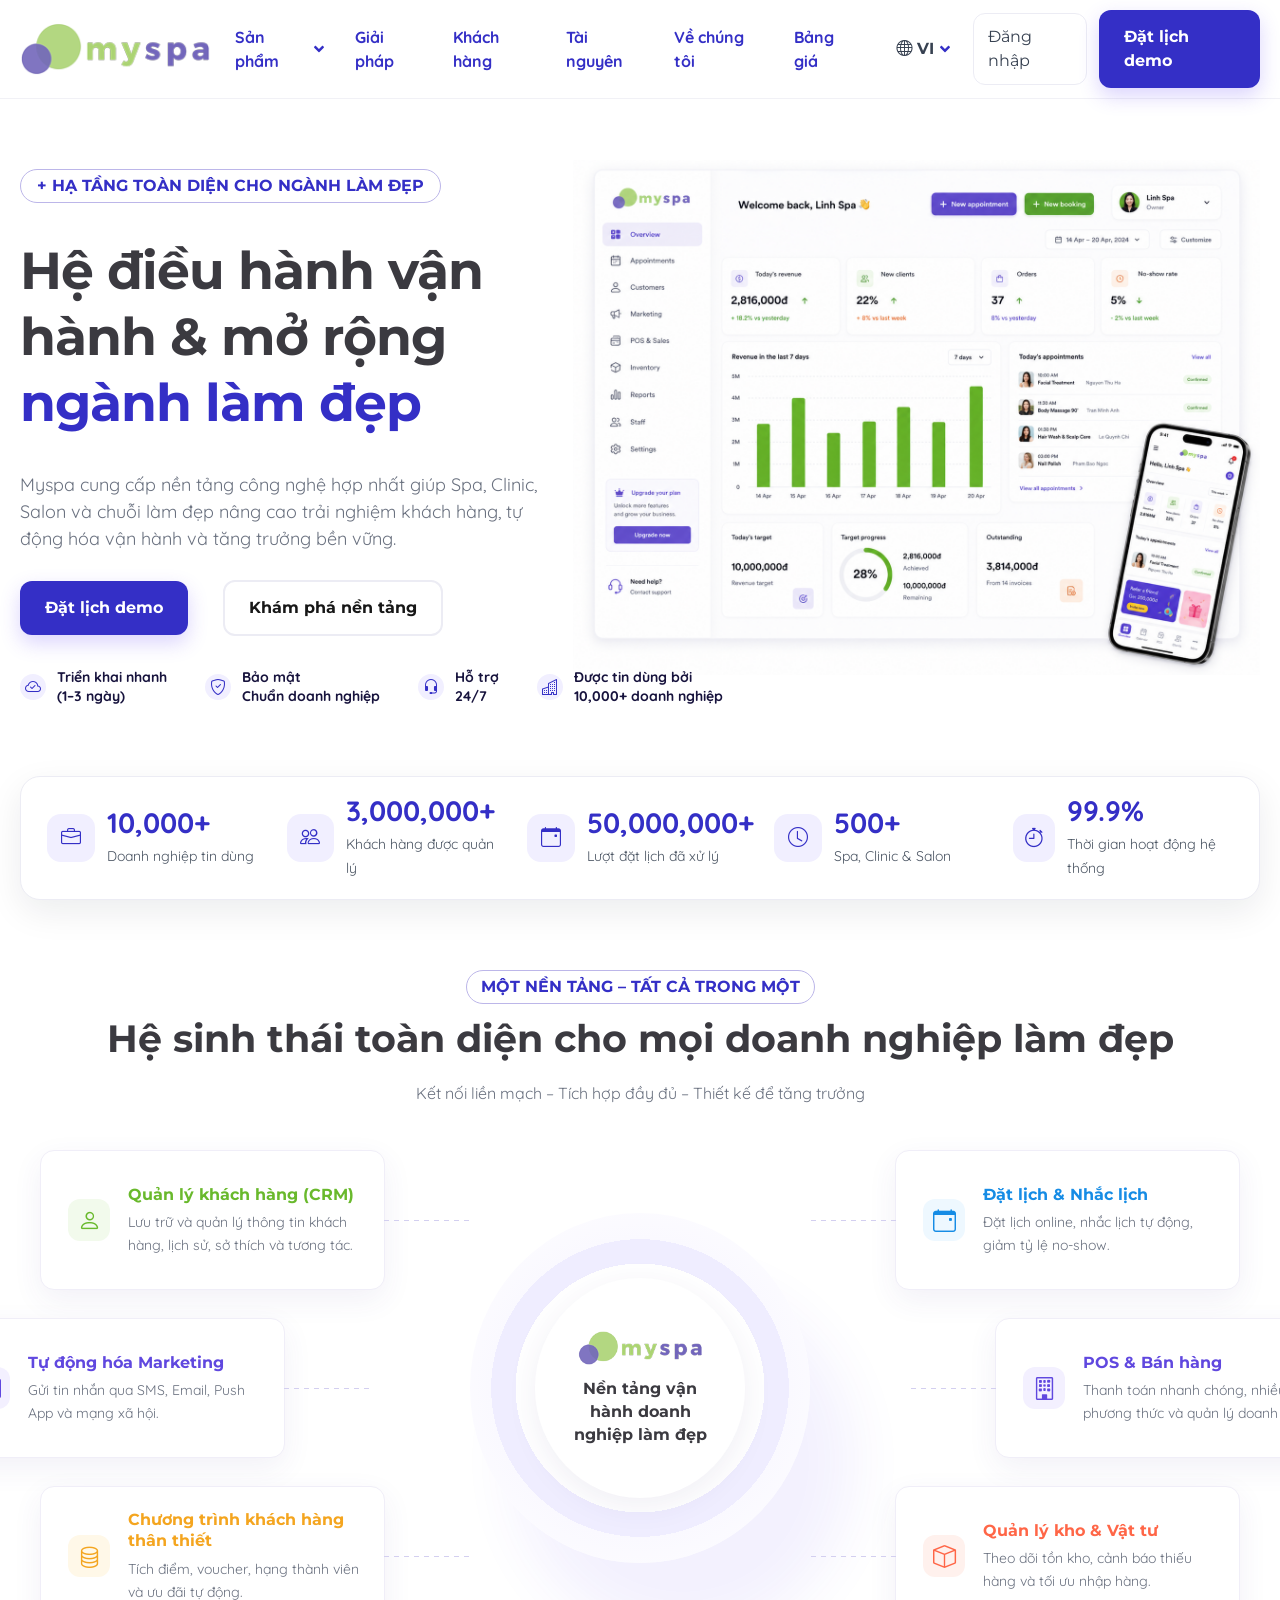
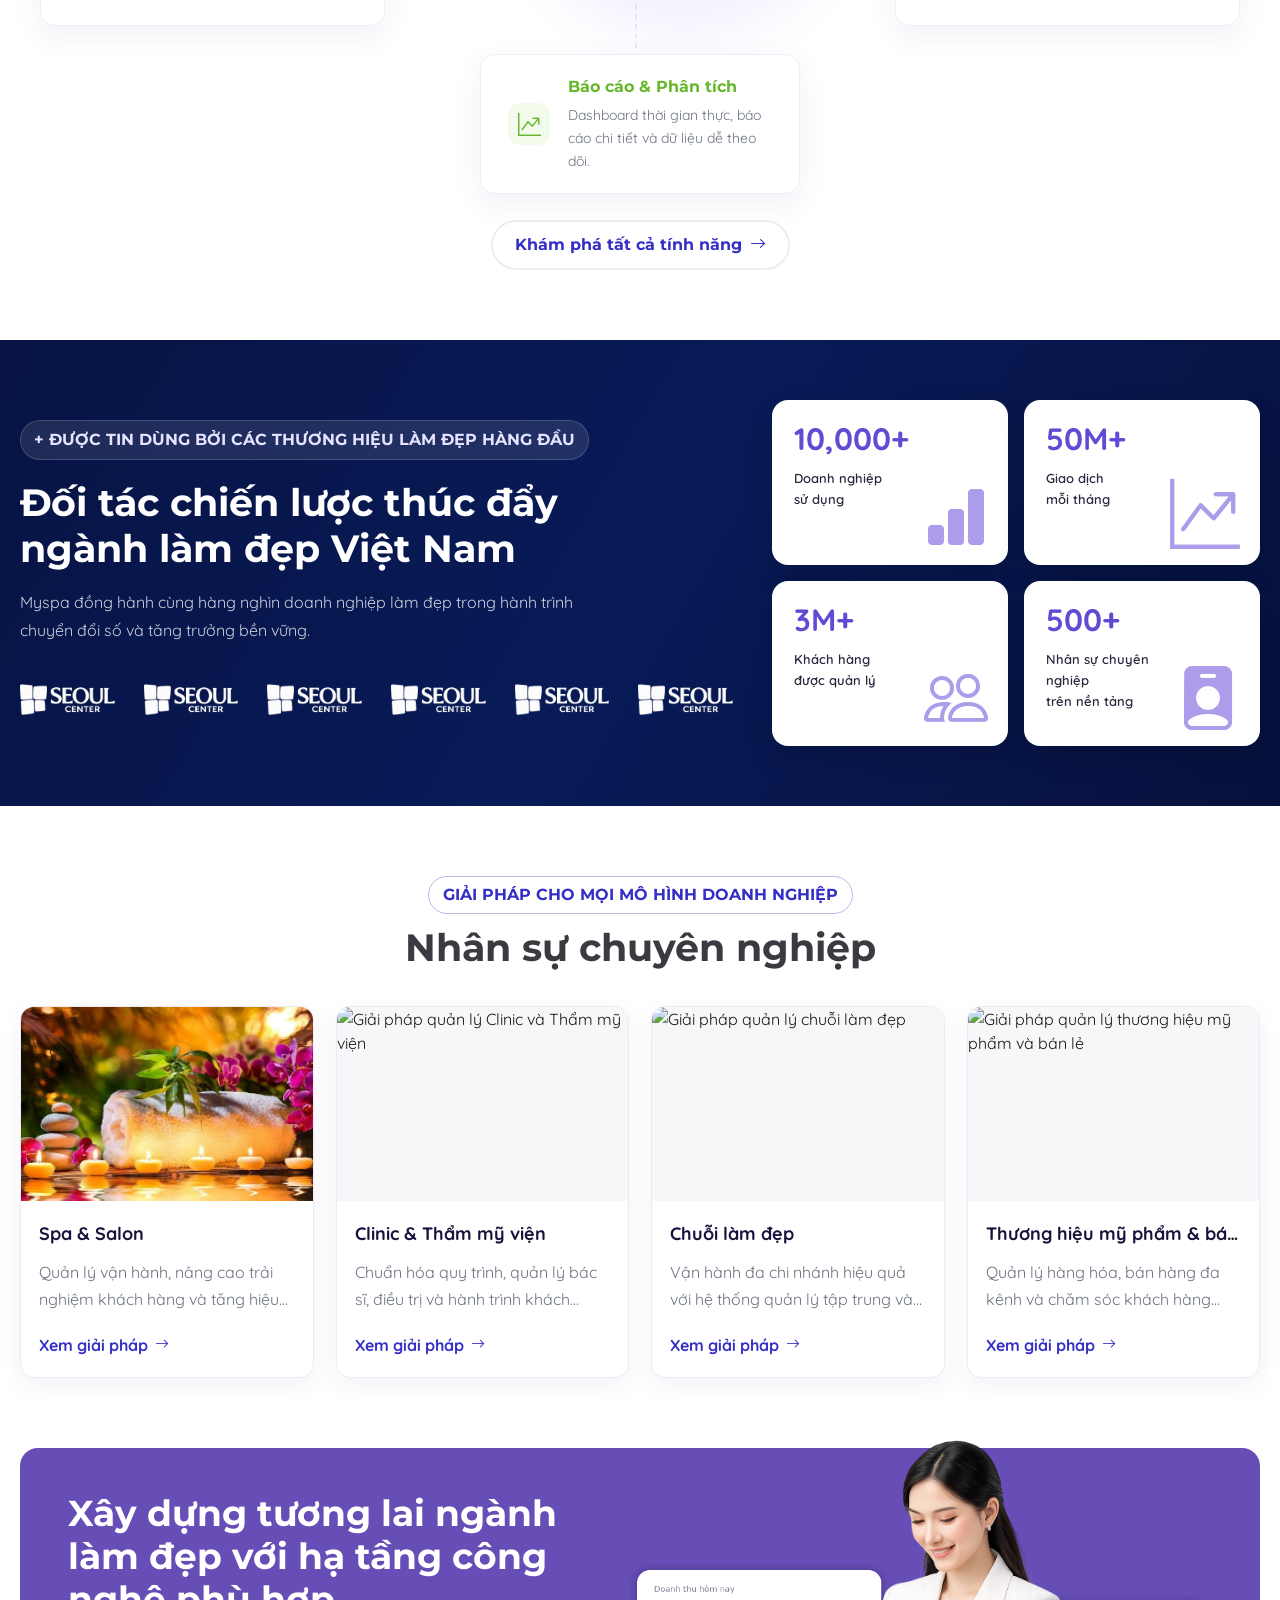
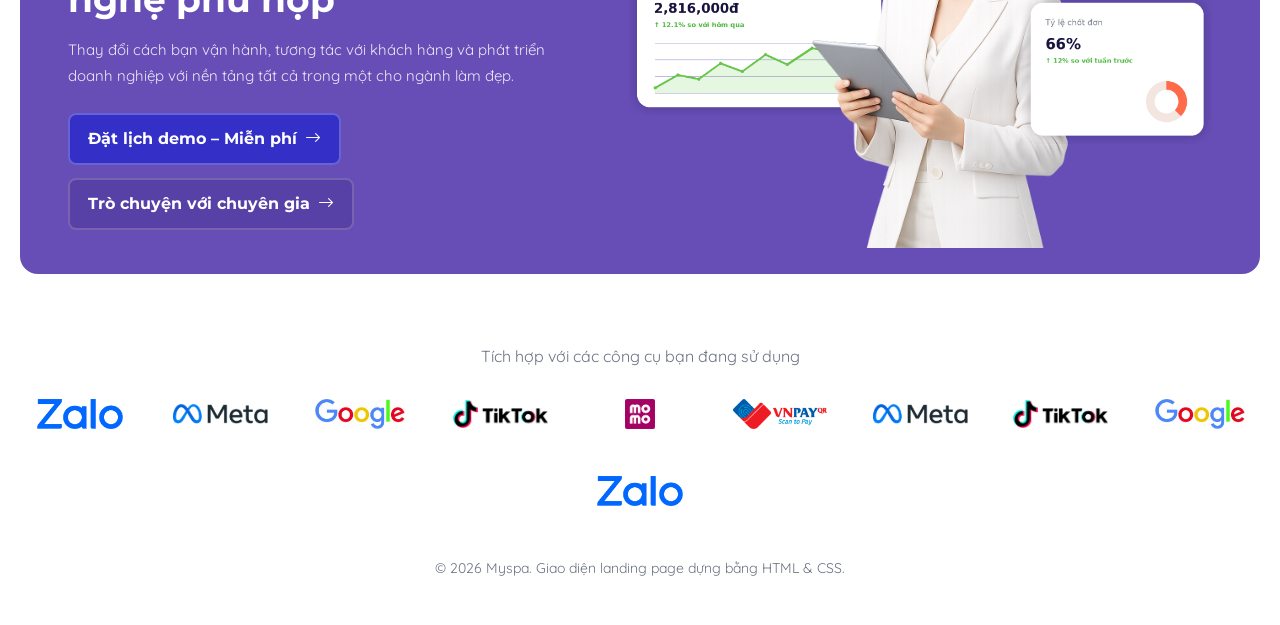
==== commit 7c5f1be7: "update language" ====
--- a/myspa/index.html
+++ b/myspa/index.html
@@ -21,15 +21,14 @@
     />
     <link rel="preconnect" href="https://fonts.googleapis.com" />
     <link rel="preconnect" href="https://fonts.gstatic.com" crossorigin />
-
-    <link
-      href="https://fonts.googleapis.com/css2?family=Inter:wght@400;500;600;700;800&display=swap"
-      rel="stylesheet"
-    />
     <link
       rel="icon"
       type="image/png"
       href="https://myspa.vn/assets/frontend/images/favicon.png"
+    />
+    <link
+      rel="stylesheet"
+      href="https://cdnjs.cloudflare.com/ajax/libs/font-awesome/6.5.1/css/all.min.css"
     />
     <title>Myspa</title>
   </head>
@@ -41,47 +40,85 @@
           <img src="public/image/logo.png" alt="Myspa Logo" />
         </a>
 
-        <!-- Menu desktop hiện tại -->
         <nav class="nav">
           <div class="nav-item">
             <a href="#" class="nav-link">
-              Sản phẩm
+              <span data-vi="Sản phẩm" data-en="Products">Sản phẩm</span>
 
               <img class="drop-down-icon" src="public/image/icon.svg" alt="" />
             </a>
 
             <div class="dropdown-menu">
-              <a href="#">Phần mềm quản lý phòng khám</a>
-              <a href="#">Phần mềm quản lý salon tóc</a>
-              <a href="#">Phần mềm quản lý tiệm nails</a>
-              <a href="#">Thiết kế App thương hiệu</a>
-              <a href="#">Thiết kế Mini App thương hiệu</a>
-              <a href="#">Lucky Wheel</a>
-              <a href="#">Marketing Automation ZNS</a>
-              <a href="#">Mở gian hàng trên BeautyX</a>
-            </div>
-          </div>
-
-          <a href="#" class="nav-link">Giải pháp</a>
-          <a href="#" class="nav-link">Khách hàng</a>
-          <a href="#" class="nav-link">Tài nguyên</a>
-          <a href="#" class="nav-link">Về chúng tôi</a>
-          <a href="#" class="nav-link">Bảng giá</a>
+              <a
+                href="#"
+                data-vi="Phần mềm quản lý spa"
+                data-en="Spa Management Software"
+                >Phần mềm quản lý spa
+              </a>
+              <a
+                href="#"
+                data-vi="Phần mềm quản lý phòng khám"
+                data-en="Clinic Management Software"
+                >Phần mềm quản lý phòng khám</a
+              >
+              <a
+                href="#"
+                data-vi="Phần mềm quản lý salon tóc"
+                data-en="Hair Salon Management Software"
+                >Phần mềm quản lý salon tóc</a
+              >
+              <a
+                href="#"
+                data-vi="Phần mềm quản lý tiệm nails"
+                data-en="Nail Salon Management Software"
+                >Phần mềm quản lý tiệm nails</a
+              >
+            </div>
+          </div>
+
+          <a href="#" class="nav-link" data-vi="Giải pháp" data-en="Solutions"
+            >Giải pháp</a
+          >
+          <a href="#" class="nav-link" data-vi="Khách hàng" data-en="Customers"
+            >Khách hàng</a
+          >
+          <a href="#" class="nav-link" data-vi="Tài nguyên" data-en="Resources"
+            >Tài nguyên</a
+          >
+          <a href="#" class="nav-link" data-vi="Về chúng tôi" data-en="About us"
+            >Về chúng tôi</a
+          >
+          <a href="#" class="nav-link" data-vi="Bảng giá" data-en="Pricing"
+            >Bảng giá</a
+          >
         </nav>
 
         <div class="header-actions">
           <div class="nav-item">
-            <a href="#" class="lang nav-link"
-              >VI
-              <img class="drop-down-icon" src="public/image/icon.svg" alt=""
-            /></a>
+            <a href="#" class="lang nav-link">
+              <i class="bi bi-globe"></i>
+
+              <span data-vi="VI" data-en="EN"> VI </span>
+
+              <img class="drop-down-icon" src="public/image/icon.svg" alt="" />
+            </a>
+
             <div class="dropdown-menu vi">
-              <a href="#">VI</a>
-              <a href="#">EN</a>
-            </div>
-          </div>
-          <a href="#" class="login-btn">Đăng nhập</a>
-          <a href="#" class="btn btn-primary">Đặt lịch demo</a>
+              <button type="button" onclick="changeLanguage('vi')">VI</button>
+
+              <button type="button" onclick="changeLanguage('en')">EN</button>
+            </div>
+          </div>
+          <a href="#" class="login-btn" data-vi="Đăng nhập" data-en="Login"
+            >Đăng nhập</a
+          >
+          <a
+            href="#"
+            class="btn btn-primary"
+            data-vi="Đặt lịch demo"
+            data-en="Book a demo"
+            >Đặt lịch demo</a
+          >
         </div>
 
         <!-- Chỉ hiện trên tablet/mobile -->
@@ -95,618 +132,906 @@
           <i class="fa-solid fa-bars"></i>
         </button>
       </div>
+      <!-- MOBILE MENU -->
+      <div class="mobile-menu" id="mobileMenu">
+        <div class="mobile-menu-top">
+          <a href="#" class="mobile-logo">
+            <img src="public/image/logo.png" alt="Myspa Logo" />
+          </a>
+
+          <button
+            type="button"
+            class="mobile-menu-close"
+            id="mobileMenuClose"
+            aria-label="Đóng menu"
+          >
+            <i class="bi bi-x-lg"></i>
+          </button>
+        </div>
+
+        <nav class="mobile-nav">
+          <details class="mobile-nav-dropdown">
+            <summary>
+              <span data-vi="Sản phẩm" data-en="Products">Sản phẩm</span>
+              <i class="bi bi-chevron-down"></i>
+            </summary>
+
+            <div class="mobile-submenu">
+              <a
+                href="#"
+                data-vi="Phần mềm quản lý spa"
+                data-en="Spa Management Software"
+                >Phần mềm quản lý spa
+              </a>
+              <a
+                href="#"
+                data-vi="Phần mềm quản lý phòng khám"
+                data-en="Clinic Management Software"
+                >Phần mềm quản lý phòng khám</a
+              >
+              <a
+                href="#"
+                data-vi="Phần mềm quản lý salon tóc"
+                data-en="Hair Salon Management Software"
+                >Phần mềm quản lý salon tóc</a
+              >
+              <a
+                href="#"
+                data-vi="Phần mềm quản lý tiệm nails"
+                data-en="Nail Salon Management Software"
+                >Phần mềm quản lý tiệm nails</a
+              >
+            </div>
+          </details>
+          <a href="#" data-vi="Giải pháp" data-en="Solutions">Giải pháp</a>
+          <a href="#" data-vi="Khách hàng" data-en="Customers">Khách hàng</a>
+          <a href="#" data-vi="Tài nguyên" data-en="Resources">Tài nguyên</a>
+          <a href="#" data-vi="Về chúng tôi" data-en="About us">Về chúng tôi</a>
+          <a href="#" data-vi="Bảng giá" data-en="Pricing">Bảng giá</a>
+          <details class="mobile-nav-dropdown">
+            <summary>
+              <span data-vi="VI" data-en="EN">VI</span>
+              <i class="bi bi-chevron-down"></i>
+            </summary>
+
+            <div class="mobile-submenu">
+              <button onclick="changeLanguage('vi')">VI</button>
+              <button onclick="changeLanguage('en')">EN</button>
+            </div>
+          </details>
+          <div class="mobile-auth-actions">
+            <a href="#" class="mobile-login-btn"> Đăng nhập </a>
+
+            <a href="#" class="mobile-demo-btn">
+              Đặt lịch demo
+              <i class="bi bi-arrow-right"></i>
+            </a>
+          </div>
+        </nav>
+      </div>
     </header>
-
-    <!-- MOBILE MENU -->
-    <div class="mobile-menu" id="mobileMenu">
-      <div class="mobile-menu-top">
-        <a href="#" class="mobile-logo">
-          <img src="public/image/logo.png" alt="Myspa Logo" />
-        </a>
-
-        <button
-          type="button"
-          class="mobile-menu-close"
-          id="mobileMenuClose"
-          aria-label="Đóng menu"
-        >
-          <i class="bi bi-x-lg"></i>
-        </button>
-      </div>
-
-      <nav class="mobile-nav">
-        <details class="mobile-nav-dropdown">
-          <summary>
-            <span>Trang chủ</span>
-            <i class="bi bi-chevron-down"></i>
-          </summary>
-
-          <div class="mobile-submenu">
-            <a href="#">Phần mềm quản lý phòng khám</a>
-            <a href="#">Phần mềm quản lý salon tóc</a>
-            <a href="#">Phần mềm quản lý tiệm nails</a>
-            <a href="#">Thiết kế App thương hiệu</a>
-            <a href="#">Thiết kế Mini App thương hiệu</a>
-            <a href="#">Lucky Wheel</a>
-            <a href="#">Marketing Automation ZNS</a>
-            <a href="#">Mở gian hàng trên BeautyX</a>
-          </div>
-        </details>
-        <a href="#">Giải pháp</a>
-        <a href="#">Khách hàng</a>
-        <a href="#">Tài nguyên</a>
-        <a href="#">Về chúng tôi</a>
-        <a href="#">Bảng giá</a>
-        <details class="mobile-nav-dropdown">
-          <summary>
-            <span>VI</span>
-            <i class="bi bi-chevron-down"></i>
-          </summary>
-
-          <div class="mobile-submenu">
-            <a href="#">VI</a>
-            <a href="#">EN</a>
-          </div>
-        </details>
-        <div class="mobile-auth-actions">
-          <a href="#" class="mobile-login-btn"> Đăng nhập </a>
-
-          <a href="#" class="mobile-demo-btn">
-            Đặt lịch demo
-            <i class="bi bi-arrow-right"></i>
-          </a>
+    <main>
+      <!-- HERO -->
+      <section class="hero">
+        <div class="container">
+          <div class="hero-grid">
+            <div class="hero-content">
+              <div
+                class="badge"
+                data-vi="+ Hạ tầng toàn diện cho ngành làm đẹp"
+                data-en="+ THE INFRASTRUCTURE FOR THE BEAUTY INOUSTRY"
+              >
+                + Hạ tầng toàn diện cho ngành làm đẹp
+              </div>
+
+              <h1 class="hero-title">
+                <span
+                  data-vi="Hệ điều hành vận hành & mở rộng"
+                  data-en="The operating system that runs & scales"
+                  >Hệ điều hành vận hành & mở rộng</span
+                >
+                <span
+                  class="accent"
+                  data-vi="ngành làm đẹp"
+                  data-en="the beauty industry"
+                  >ngành làm đẹp</span
+                >
+              </h1>
+
+              <p
+                class="hero-desc"
+                data-vi="Myspa cung cấp nền tảng công nghệ hợp nhất giúp Spa, Clinic,
+                Salon và chuỗi làm đẹp nâng cao trải nghiệm khách hàng, tự động
+                hóa vận hành và tăng trưởng bền vững."
+                data-en="Myspa provides a unifed technology platform that helps Spos, Clinics, Salons and Beauty Chains deliver exceptional experiences, automate operations and grow sustainobly."
+              >
+                Myspa cung cấp nền tảng công nghệ hợp nhất giúp Spa, Clinic,
+                Salon và chuỗi làm đẹp nâng cao trải nghiệm khách hàng, tự động
+                hóa vận hành và tăng trưởng bền vững.
+              </p>
+
+              <div class="hero-actions">
+                <a
+                  href="#"
+                  class="btn btn-primary"
+                  data-vi="Đặt lịch demo"
+                  data-en="Book a demo"
+                  >Đặt lịch demo <i class="bi bi-arrow-right"></i
+                ></a>
+                <a
+                  href="#"
+                  class="btn btn-outline"
+                  data-vi="Khám phá nền tảng"
+                  data-en="Explore the platform"
+                  >Khám phá nền tảng <i class="bi bi-caret-right"></i
+                ></a>
+              </div>
+
+              <div class="hero-features">
+                <div class="hero-feature-item">
+                  <i class="bi bi-cloud-check"></i>
+
+                  <div class="hero-feature-content">
+                    <strong
+                      ><span
+                        data-vi="Triển khai nhanh"
+                        data-en="Quick implementation"
+                        >Triển khai nhanh</span
+                      >
+                      <br />
+                      <span data-vi="(1–3 ngày)" data-en="(1–3 days)"
+                        >(1–3 ngày)</span
+                      ></strong
+                    >
+                  </div>
+                </div>
+
+                <div class="hero-feature-item">
+                  <i class="bi bi-shield-check"></i>
+
+                  <div class="hero-feature-content">
+                    <strong
+                      ><span data-vi="Bảo mật" data-en="Entorprise-grode"
+                        >Bảo mật</span
+                      >
+                      <br />
+                      <span data-vi="Chuẩn doanh nghiệp" data-en="Secutity"
+                        >Chuẩn doanh nghiệp</span
+                      ></strong
+                    >
+                  </div>
+                </div>
+
+                <div class="hero-feature-item">
+                  <i class="bi bi-headset"></i>
+
+                  <div class="hero-feature-content">
+                    <strong
+                      ><span data-vi="Hỗ trợ" data-en="24/7">Hỗ trợ </span
+                      ><br />
+                      <span data-vi="24/7" data-en="Support">24/7</span></strong
+                    >
+                  </div>
+                </div>
+
+                <div class="hero-feature-item">
+                  <i class="bi bi-buildings"></i>
+
+                  <div class="hero-feature-content">
+                    <strong
+                      ><span data-vi="Được tin dùng bởi" data-en="Powering over"
+                        >Được tin dùng bởi</span
+                      >
+                      <br />
+                      <span
+                        data-vi="10,000+ doanh nghiệp"
+                        data-en="10,000+ businesses"
+                        >10,000+ doanh nghiệp</span
+                      >
+                    </strong>
+                  </div>
+                </div>
+              </div>
+            </div>
+
+            <div class="hero-visual">
+              <img
+                src="public/image/dash.png"
+                alt="Giao diện quản lý Myspa"
+                class="dashboard-image"
+              />
+            </div>
+          </div>
         </div>
-      </nav>
-    </div>
-
-    <!-- HERO -->
-    <section class="hero">
-      <div class="container hero-grid">
-        <div class="hero-content">
-          <div class="badge">+ Hạ tầng toàn diện cho ngành làm đẹp</div>
-
-          <h1 class="hero-title">
-            Hệ điều hành vận hành & mở rộng<br />
-            <span class="accent">ngành làm đẹp</span>
-          </h1>
-
-          <p class="hero-desc">
-            Myspa cung cấp nền tảng công nghệ hợp nhất giúp Spa, Clinic, Salon
-            và chuỗi làm đẹp nâng cao trải nghiệm khách hàng, tự động hóa vận
-            hành và tăng trưởng bền vững.
-          </p>
-
-          <div class="hero-actions">
-            <a href="#" class="btn btn-primary"
-              >Đặt lịch demo <i class="bi bi-arrow-right"></i
+      </section>
+      <!-- METRICS -->
+      <section class="metrics">
+        <div class="container">
+          <div class="metrics-grid">
+            <div class="metric">
+              <div class="metric-icon"><i class="bi bi-briefcase"></i></div>
+              <div>
+                <strong>10,000+</strong>
+                <span
+                  data-vi="Doanh nghiệp tin dùng"
+                  data-en="Businesses trust us"
+                  >Doanh nghiệp tin dùng</span
+                >
+              </div>
+            </div>
+
+            <div class="metric">
+              <div class="metric-icon"><i class="bi bi-people"></i></div>
+              <div>
+                <strong>3,000,000+</strong>
+                <span
+                  data-vi="Khách hàng được quản lý"
+                  data-en="Customers managed"
+                  >Khách hàng được quản lý</span
+                >
+              </div>
+            </div>
+
+            <div class="metric">
+              <div class="metric-icon">
+                <i class="bi bi-calendar-event"></i>
+              </div>
+              <div>
+                <strong>50,000,000+</strong>
+                <span
+                  data-vi="Lượt đặt lịch đã xử lý"
+                  data-en="Appointments processed"
+                  >Lượt đặt lịch đã xử lý</span
+                >
+              </div>
+            </div>
+
+            <div class="metric">
+              <div class="metric-icon"><i class="bi bi-clock"></i></div>
+              <div>
+                <strong>500+</strong>
+                <span
+                  data-vi="Spa, Clinic & Salon"
+                  data-en="Spa, Clinic & Salon"
+                  >Spa, Clinic & Salon</span
+                >
+              </div>
+            </div>
+
+            <div class="metric">
+              <div class="metric-icon"><i class="bi bi-stopwatch"></i></div>
+              <div>
+                <strong>99.9%</strong>
+                <span
+                  data-vi="Thời gian hoạt động hệ thống"
+                  data-en="System uptime"
+                  >Thời gian hoạt động hệ thống</span
+                >
+              </div>
+            </div>
+          </div>
+        </div>
+      </section>
+      <!-- ECOSYSTEM -->
+      <section class="section ecosystem-section">
+        <div class="container">
+          <div class="section-head">
+            <div
+              class="badge"
+              data-vi="Một nền tảng – tất cả trong một"
+              data-en="ONE PLATFORM - ALL IN ONE"
+            >
+              Một nền tảng – tất cả trong một
+            </div>
+
+            <h2
+              data-vi="Hệ sinh thái toàn diện cho mọi doanh nghiệp làm đẹp"
+              data-en="A complete ecosystem for every beauty business"
+            >
+              Hệ sinh thái toàn diện cho mọi doanh nghiệp làm đẹp
+            </h2>
+
+            <p
+              data-vi="Kết nối liền mạch – Tích hợp đầy đủ – Thiết kế để tăng trưởng"
+              data-en="Seamlessly connected - Fully integrated - Designed to drive growth"
+            >
+              Kết nối liền mạch – tích hợp đầy đủ – thiết kế để tăng trưởng.
+            </p>
+          </div>
+
+          <div class="ecosystem-grid">
+            <a href="#" class="eco-card">
+              <i class="bi bi-person"></i>
+
+              <div class="eco-card-content">
+                <h4
+                  style="color: rgb(105, 185, 44)"
+                  data-vi="Quản lý khách hàng (CRM)"
+                  data-en="CRM & Custormer Managerment"
+                >
+                  Quản lý khách hàng (CRM)
+                </h4>
+
+                <p
+                  data-vi="Lưu trữ và quản lý thông tin khách hàng, lịch sử, sở thích và
+                  tương tác."
+                  data-en="Centralise customer data, history, preferences and interactions."
+                >
+                  Lưu trữ và quản lý thông tin khách hàng, lịch sử, sở thích và
+                  tương tác.
+                </p>
+              </div>
+            </a>
+
+            <div class="eco-center">
+              <div class="eco-circle">
+                <div class="brand">
+                  <img src="public/image/logo.png" alt="Myspa Logo" />
+                </div>
+
+                <p
+                  data-vi="Nền tảng vận hành doanh nghiệp làm đẹp"
+                  data-en="Beauty Business Infrastructure"
+                >
+                  Nền tảng vận hành doanh nghiệp làm đẹp
+                </p>
+              </div>
+            </div>
+
+            <a href="#" class="eco-card">
+              <i class="bi bi-calendar-event"></i>
+
+              <div class="eco-card-content">
+                <h4
+                  style="color: #168ce5"
+                  data-vi="Đặt lịch & Nhắc lịch"
+                  data-en="Booking & Scheduling"
+                >
+                  Đặt lịch & Nhắc lịch
+                </h4>
+
+                <p
+                  data-vi="Đặt lịch online, nhắc lịch tự động, giảm tỷ lệ no-show."
+                  data-en="Online booking, calendar, reminders, no-show reduction."
+                >
+                  Đặt lịch online, nhắc lịch tự động, giảm tỷ lệ no-show.
+                </p>
+              </div>
+            </a>
+
+            <a href="#" class="eco-card">
+              <i class="bi bi-megaphone"></i>
+
+              <div class="eco-card-content">
+                <h4
+                  style="color: #6048df"
+                  data-vi="Tự động hóa Marketing"
+                  data-en="Marketing Automation"
+                >
+                  Tự động hóa Marketing
+                </h4>
+
+                <p
+                  data-vi="Gửi tin nhắn qua SMS, Email, Push App và mạng xã hội."
+                  data-en="Run targeted campaigns via SMS, Email, Push, App & Social."
+                >
+                  Gửi tin nhắn qua SMS, Email, Push App và mạng xã hội.
+                </p>
+              </div>
+            </a>
+
+            <a href="#" class="eco-card">
+              <i class="bi bi-building"></i>
+
+              <div class="eco-card-content">
+                <h4
+                  style="color: #6048df"
+                  data-vi="POS & Bán hàng"
+                  data-en="POS & Sales"
+                >
+                  POS & Bán hàng
+                </h4>
+
+                <p
+                  data-vi="Thanh toán nhanh chóng, nhiều phương thức và quản lý doanh
+                  thu."
+                  data-en="Fast checkout, multiple payment methods and revenue management."
+                >
+                  Thanh toán nhanh chóng, nhiều phương thức và quản lý doanh
+                  thu.
+                </p>
+              </div>
+            </a>
+
+            <a href="#" class="eco-card">
+              <i class="bi bi-database"></i>
+
+              <div class="eco-card-content">
+                <h4
+                  style="color: #f4a51f"
+                  data-vi="Chương trình khách hàng thân thiết"
+                  data-en="Loyalty & Membershipe"
+                >
+                  Chương trình khách hàng thân thiết
+                </h4>
+
+                <p
+                  data-vi="Tích điểm, voucher, hạng thành viên và ưu đãi tự động."
+                  data-en="Build loyalty programs, points, vouchers and lifetime value."
+                >
+                  Tích điểm, voucher, hạng thành viên và ưu đãi tự động.
+                </p>
+              </div>
+            </a>
+
+            <a href="#" class="eco-card">
+              <i class="bi bi-box"></i>
+
+              <div class="eco-card-content">
+                <h4
+                  style="color: #ff6647"
+                  data-vi="Quản lý kho & Vật tư"
+                  data-en="Inventory & Supplies"
+                >
+                  Quản lý kho & Vật tư
+                </h4>
+
+                <p
+                  data-vi="Theo dõi tồn kho, cảnh báo thiếu hàng và tối ưu nhập hàng."
+                  data-en="Track inventory, alert low-stock and simplify purchasing."
+                >
+                  Theo dõi tồn kho, cảnh báo thiếu hàng và tối ưu nhập hàng.
+                </p>
+              </div>
+            </a>
+
+            <a href="#" class="eco-card">
+              <i class="bi bi-graph-up-arrow"></i>
+
+              <div class="eco-card-content">
+                <h4
+                  style="color: #67b72c"
+                  data-vi="Báo cáo & Phân tích"
+                  data-en="Analytics & Insights"
+                >
+                  Báo cáo & Phân tích
+                </h4>
+
+                <p
+                  data-vi="Dashboard thời gian thực, báo cáo chi tiết và dữ liệu dễ theo
+                  dõi."
+                  data-en="Real-time dashboards, AI insights and actionable reports."
+                >
+                  Dashboard thời gian thực, báo cáo chi tiết và dữ liệu dễ theo
+                  dõi.
+                </p>
+              </div>
+            </a>
+          </div>
+
+          <div class="center-cta">
+            <a href="#" class="btn btn-outline">
+              <span
+                data-vi="Khám phá tất cả tính năng"
+                data-en="Explore all features"
+                >Khám phá tất cả tính năng</span
+              >
+              <i class="bi bi-arrow-right"></i
             ></a>
-            <a href="#" class="btn btn-outline"
-              >Khám phá nền tảng <i class="bi bi-caret-right"></i
-            ></a>
-          </div>
-
-          <div class="hero-features">
-            <div class="hero-feature-item">
-              <i class="bi bi-cloud-check"></i>
-
-              <div class="hero-feature-content">
-                <strong
-                  >Triển khai nhanh <br />
-                  (1–3 ngày)</strong
-                >
-              </div>
-            </div>
-
-            <div class="hero-feature-item">
-              <i class="bi bi-shield-check"></i>
-
-              <div class="hero-feature-content">
-                <strong
-                  >Bảo mật <br />
-                  Chuẩn doanh nghiệp</strong
-                >
-              </div>
-            </div>
-
-            <div class="hero-feature-item">
-              <i class="bi bi-headset"></i>
-
-              <div class="hero-feature-content">
-                <strong
-                  >Hỗ trợ <br />
-                  24/7</strong
-                >
-              </div>
-            </div>
-
-            <div class="hero-feature-item">
-              <i class="bi bi-buildings"></i>
-
-              <div class="hero-feature-content">
-                <strong
-                  >Được tin dùng bởi
-                  <br />
-                  10,000+ doanh nghiệp
-                </strong>
-              </div>
-            </div>
           </div>
         </div>
-
-        <div class="hero-visual">
-          <img
-            src="public/image/dash.png"
-            alt="Giao diện quản lý Myspa"
-            class="dashboard-image"
-          />
+      </section>
+      <!-- PARTNER -->
+      <section class="partner-section">
+        <div class="container partner-grid">
+          <!-- Nội dung bên trái -->
+          <div class="partner-left">
+            <div
+              class="badge"
+              data-vi="+ Được tin dùng bởi các thương hiệu làm đẹp hàng đầu"
+              data-en="+ TRUSTED BY LEADING BEAUTY BRANDS"
+            >
+              + Được tin dùng bởi các thương hiệu làm đẹp hàng đầu
+            </div>
+
+            <h2
+              data-vi="Đối tác chiến lược thúc đẩy ngành làm đẹp Việt Nam"
+              data-en="The strategic partner powering Vietnam's beauty industry"
+            >
+              Đối tác chiến lược thúc đẩy ngành làm đẹp Việt Nam
+            </h2>
+
+            <p
+              data-vi="Myspa đồng hành cùng hàng nghìn doanh nghiệp làm đẹp trong hành
+              trình chuyển đổi số và tăng trưởng bền vững."
+              data-en="Myspa accompanies thousands of beauty businesses in their digital transformation and sustainable growth."
+            >
+              Myspa đồng hành cùng hàng nghìn doanh nghiệp làm đẹp trong hành
+              trình chuyển đổi số và tăng trưởng bền vững.
+            </p>
+
+            <div class="logos">
+              <span><img src="public/image/brand.png" alt="" /></span>
+              <span><img src="public/image/brand.png" alt="" /></span>
+              <span><img src="public/image/brand.png" alt="" /></span>
+              <span><img src="public/image/brand.png" alt="" /></span>
+              <span><img src="public/image/brand.png" alt="" /></span>
+              <span><img src="public/image/brand.png" alt="" /></span>
+            </div>
+          </div>
+
+          <!-- Các thẻ thống kê bên phải -->
+          <div class="partner-right">
+            <!-- Card 1 -->
+            <div class="stat-box">
+              <div class="stat-content">
+                <strong>10,000+</strong>
+                <p>
+                  <span data-vi="Doanh nghiệp" data-en="Businesses"
+                    >Doanh nghiệp</span
+                  ><br />
+                  <span data-vi="sử dụng " data-en="using Myspa"
+                    >sử dụng Myspa</span
+                  >
+                </p>
+              </div>
+
+              <div class="stat-icon">
+                <i class="bi bi-bar-chart-fill"></i>
+              </div>
+            </div>
+
+            <!-- Card 2 -->
+            <div class="stat-box">
+              <div class="stat-content">
+                <strong>50M+</strong>
+                <p>
+                  <span data-vi="Giao dịch" data-en="Transactions"
+                    >Giao dịch</span
+                  ><br />
+                  <span data-vi="mỗi tháng" data-en="per month">mỗi tháng</span>
+                </p>
+              </div>
+
+              <div class="stat-icon stat-icon-line">
+                <i class="bi bi-graph-up-arrow"></i>
+              </div>
+            </div>
+
+            <!-- Card 3 -->
+            <div class="stat-box">
+              <div class="stat-content">
+                <strong>3M+</strong>
+                <p>
+                  <span data-vi="Khách hàng" data-en="Customers"
+                    >Khách hàng</span
+                  ><br />
+                  <span data-vi="được quản lý" data-en="managed"
+                    >được quản lý</span
+                  >
+                </p>
+              </div>
+
+              <div class="stat-icon">
+                <i class="bi bi-people"></i>
+              </div>
+            </div>
+
+            <!-- Card 4 -->
+            <div class="stat-box">
+              <div class="stat-content">
+                <strong>500+</strong>
+                <p>
+                  <span
+                    data-vi="Nhân sự chuyên nghiệp"
+                    data-en="Professional staff"
+                    >Nhân sự chuyên nghiệp</span
+                  ><br />
+                  <span data-vi="trên nền tảng" data-en="on the platform"
+                    >trên nền tảng</span
+                  >
+                </p>
+              </div>
+
+              <div class="stat-icon">
+                <i class="bi bi-person-badge-fill"></i>
+              </div>
+            </div>
+          </div>
         </div>
-      </div>
-    </section>
-
-    <!-- METRICS -->
-    <section class="metrics-strip">
-      <div class="container">
-        <div class="metrics-grid">
-          <div class="metric">
-            <div class="metric-icon"><i class="bi bi-briefcase"></i></div>
-            <div>
-              <strong>10,000+</strong>
-              <span>Doanh nghiệp tin dùng</span>
-            </div>
-          </div>
-
-          <div class="metric">
-            <div class="metric-icon"><i class="bi bi-people"></i></div>
-            <div>
-              <strong>3,000,000+</strong>
-              <span>Khách hàng được quản lý</span>
-            </div>
-          </div>
-
-          <div class="metric">
-            <div class="metric-icon"><i class="bi bi-calendar-event"></i></div>
-            <div>
-              <strong>50,000,000+</strong>
-              <span>Lượt đặt lịch đã xử lý</span>
-            </div>
-          </div>
-
-          <div class="metric">
-            <div class="metric-icon"><i class="bi bi-clock"></i></div>
-            <div>
-              <strong>500+</strong>
-              <span>Spa, Clinic & Salon</span>
-            </div>
-          </div>
-
-          <div class="metric">
-            <div class="metric-icon"><i class="bi bi-stopwatch"></i></div>
-            <div>
-              <strong>99.9%</strong>
-              <span>Thời gian hoạt động hệ thống</span>
-            </div>
-          </div>
-        </div>
-      </div>
-    </section>
-    <!-- ECOSYSTEM -->
-    <section class="section ecosystem-section">
-      <div class="container">
-        <div class="section-head">
-          <div class="badge">Một nền tảng – tất cả trong một</div>
-
-          <h2>Hệ sinh thái toàn diện cho mọi doanh nghiệp làm đẹp</h2>
-
-          <p>Kết nối liền mạch – tích hợp đầy đủ – thiết kế để tăng trưởng.</p>
-        </div>
-
-        <div class="ecosystem-grid">
-          <a href="#" class="eco-card">
-            <i class="bi bi-person"></i>
-
-            <div class="eco-card-content">
-              <h4 style="color: rgb(105, 185, 44)">Quản lý khách hàng (CRM)</h4>
-
-              <p>
-                Lưu trữ và quản lý thông tin khách hàng, lịch sử, sở thích và
-                tương tác.
-              </p>
-            </div>
-          </a>
-
-          <div class="eco-center">
-            <div class="eco-circle">
-              <div class="brand">
-                <img src="public/image/logo.png" alt="Myspa Logo" />
-              </div>
-
-              <p>Nền tảng vận hành doanh nghiệp làm đẹp</p>
-            </div>
-          </div>
-
-          <a href="#" class="eco-card">
-            <i class="bi bi-calendar-event"></i>
-
-            <div class="eco-card-content">
-              <h4 style="color: #168ce5">Đặt lịch & Nhắc lịch</h4>
-
-              <p>Đặt lịch online, nhắc lịch tự động, giảm tỷ lệ no-show.</p>
-            </div>
-          </a>
-
-          <a href="#" class="eco-card">
-            <i class="bi bi-megaphone"></i>
-
-            <div class="eco-card-content">
-              <h4 style="color: #6048df">Tự động hóa Marketing</h4>
-
-              <p>Gửi tin nhắn qua SMS, Email, Push App và mạng xã hội.</p>
-            </div>
-          </a>
-
-          <a href="#" class="eco-card">
-            <i class="bi bi-building"></i>
-
-            <div class="eco-card-content">
-              <h4 style="color: #6048df">POS & Bán hàng</h4>
-
-              <p>
-                Thanh toán nhanh chóng, nhiều phương thức và quản lý doanh thu.
-              </p>
-            </div>
-          </a>
-
-          <a href="#" class="eco-card">
-            <i class="bi bi-database"></i>
-
-            <div class="eco-card-content">
-              <h4 style="color: #f4a51f">Chương trình khách hàng thân thiết</h4>
-
-              <p>Tích điểm, voucher, hạng thành viên và ưu đãi tự động.</p>
-            </div>
-          </a>
-
-          <a href="#" class="eco-card">
-            <i class="bi bi-box"></i>
-
-            <div class="eco-card-content">
-              <h4 style="color: #ff6647">Quản lý kho & Vật tư</h4>
-
-              <p>Theo dõi tồn kho, cảnh báo thiếu hàng và tối ưu nhập hàng.</p>
-            </div>
-          </a>
-
-          <a href="#" class="eco-card">
-            <i class="bi bi-graph-up-arrow"></i>
-
-            <div class="eco-card-content">
-              <h4 style="color: #67b72c">Báo cáo & Phân tích</h4>
-
-              <p>
-                Dashboard thời gian thực, báo cáo chi tiết và dữ liệu dễ theo
-                dõi.
-              </p>
-            </div>
-          </a>
-        </div>
-
-        <div class="center-cta">
-          <a href="#" class="btn btn-outline">
-            Khám phá tất cả tính năng <i class="bi bi-arrow-right"></i
-          ></a>
-        </div>
-      </div>
-    </section>
-    <!-- PARTNER -->
-    <section class="partner-section">
-      <div class="container partner-grid">
-        <!-- Nội dung bên trái -->
-        <div class="partner-left">
-          <div class="badge">
-            + Được tin dùng bởi các thương hiệu làm đẹp hàng đầu
-          </div>
-
-          <h2>Đối tác chiến lược thúc đẩy ngành làm đẹp Việt Nam</h2>
-
-          <p>
-            Myspa đồng hành cùng hàng nghìn doanh nghiệp làm đẹp trong hành
-            trình chuyển đổi số và tăng trưởng bền vững.
-          </p>
-
-          <div class="logos">
-            <span><img src="public/image/brand.png" alt="" /></span>
-            <span><img src="public/image/brand.png" alt="" /></span>
-            <span><img src="public/image/brand.png" alt="" /></span>
-            <span><img src="public/image/brand.png" alt="" /></span>
-            <span><img src="public/image/brand.png" alt="" /></span>
-            <span><img src="public/image/brand.png" alt="" /></span>
-          </div>
-        </div>
-
-        <!-- Các thẻ thống kê bên phải -->
-        <div class="partner-right">
-          <!-- Card 1 -->
-          <div class="stat-box">
-            <div class="stat-content">
-              <strong>10,000+</strong>
-              <p>
-                Doanh nghiệp<br />
-                sử dụng Myspa
-              </p>
-            </div>
-
-            <div class="stat-icon">
-              <i class="bi bi-bar-chart-fill"></i>
-            </div>
-          </div>
-
-          <!-- Card 2 -->
-          <div class="stat-box">
-            <div class="stat-content">
-              <strong>50M+</strong>
-              <p>
-                Giao dịch<br />
-                mỗi tháng
-              </p>
-            </div>
-
-            <div class="stat-icon stat-icon-line">
-              <i class="bi bi-graph-up-arrow"></i>
-            </div>
-          </div>
-
-          <!-- Card 3 -->
-          <div class="stat-box">
-            <div class="stat-content">
-              <strong>3M+</strong>
-              <p>
-                Khách hàng<br />
-                được quản lý
-              </p>
-            </div>
-
-            <div class="stat-icon">
-              <i class="bi bi-people"></i>
-            </div>
-          </div>
-
-          <!-- Card 4 -->
-          <div class="stat-box">
-            <div class="stat-content">
-              <strong>500+</strong>
-              <p>
-                Nhân sự chuyên nghiệp<br />
-                trên nền tảng
-              </p>
-            </div>
-
-            <div class="stat-icon">
-              <i class="bi bi-person-badge-fill"></i>
-            </div>
-          </div>
-        </div>
-      </div>
-    </section>
-    <!-- SOLUTIONS -->
-    <section class="section solutions-section">
-      <div class="container">
-        <div class="section-head">
-          <div class="badge">Giải pháp cho mọi mô hình doanh nghiệp</div>
-
-          <h2>Giải pháp linh hoạt cho mọi loại hình doanh nghiệp</h2>
-        </div>
-
-        <div class="solutions-grid">
-          <!-- Spa & Salon -->
-          <article class="solution-card">
-            <a href="#" class="solution-image">
-              <img
-                src="public/image/solution.png"
-                alt="Giải pháp quản lý Spa và Salon"
-              />
-            </a>
-
-            <div class="solution-body">
-              <h3 class="solution-title">
-                <a href="#">Spa & Salon</a>
-              </h3>
-
-              <p>
-                Quản lý vận hành, nâng cao trải nghiệm khách hàng và tăng hiệu
-                quả quay lại.
-              </p>
-
-              <a href="#" class="solution-link">
-                Xem giải pháp
-                <i class="bi bi-arrow-right"></i>
+      </section>
+      <!-- SOLUTIONS -->
+      <section class="section solutions-section">
+        <div class="container">
+          <div class="section-head">
+            <div
+              class="badge"
+              data-vi="Giải pháp cho mọi mô hình doanh nghiệp"
+              data-en="SOLUTIONS FOR EVERY BUSINESS MODEL"
+            >
+              Giải pháp cho mọi mô hình doanh nghiệp
+            </div>
+
+            <h2 data-vi="Nhân sự chuyên nghiệp" data-en="Professional staff">
+              Giải pháp linh hoạt cho mọi loại hình doanh nghiệp
+            </h2>
+          </div>
+
+          <div class="solutions-grid">
+            <!-- Spa & Salon -->
+            <article class="solution-card">
+              <a href="#" class="solution-image">
+                <img
+                  src="public/image/solution.png"
+                  alt="Giải pháp quản lý Spa và Salon"
+                />
               </a>
-            </div>
-          </article>
-
-          <!-- Clinic -->
-          <article class="solution-card">
-            <a href="#" class="solution-image">
-              <img
-                src="https://myspa.vn/assets/frontend/images/trusted-by-orient.jpg"
-                alt="Giải pháp quản lý Clinic và Thẩm mỹ viện"
-              />
-            </a>
-
-            <div class="solution-body">
-              <h3 class="solution-title">
-                <a href="#">Clinic & Thẩm mỹ viện</a>
-              </h3>
-
-              <p>
-                Chuẩn hóa quy trình, quản lý bác sĩ, điều trị và hành trình
-                khách hàng.
-              </p>
-
-              <a href="#" class="solution-link">
-                Xem giải pháp
-                <i class="bi bi-arrow-right"></i>
-              </a>
-            </div>
-          </article>
-
-          <!-- Chuỗi làm đẹp -->
-          <article class="solution-card">
-            <a href="#" class="solution-image">
-              <img
-                src="https://myspa.vn/assets/frontend/images/trusted-by-world-medical-center-2.jpg"
-                alt="Giải pháp quản lý chuỗi làm đẹp"
-              />
-            </a>
-
-            <div class="solution-body">
-              <h3 class="solution-title">
-                <a href="#">Chuỗi làm đẹp</a>
-              </h3>
-
-              <p>
-                Vận hành đa chi nhánh hiệu quả với hệ thống quản lý tập trung và
-                đồng bộ.
-              </p>
-
-              <a href="#" class="solution-link">
-                Xem giải pháp
-                <i class="bi bi-arrow-right"></i>
-              </a>
-            </div>
-          </article>
-
-          <!-- Mỹ phẩm và bán lẻ -->
-          <article class="solution-card">
-            <a href="#" class="solution-image">
-              <img
-                src="https://myspa.vn/assets/frontend/images/trusted-aqua.jpg"
-                alt="Giải pháp quản lý thương hiệu mỹ phẩm và bán lẻ"
-              />
-            </a>
-
-            <div class="solution-body">
-              <h3 class="solution-title">
-                <a href="#">Thương hiệu mỹ phẩm & bán lẻ</a>
-              </h3>
-
-              <p>
-                Quản lý hàng hóa, bán hàng đa kênh và chăm sóc khách hàng thân
-                thiết.
-              </p>
-
-              <a href="#" class="solution-link">
-                Xem giải pháp
-                <i class="bi bi-arrow-right"></i>
-              </a>
-            </div>
-          </article>
-        </div>
-      </div>
-    </section>
-
-    <!-- CTA -->
-    <section class="section cta-section">
-      <div class="container">
-        <div class="cta-banner">
-          <div class="cta-grid">
-            <div class="cta-content">
-              <h2>
-                Xây dựng tương lai ngành làm đẹp với hạ tầng công nghệ phù hợp
-              </h2>
-
-              <p>
-                Thay đổi cách bạn vận hành, tương tác với khách hàng và phát
-                triển doanh nghiệp với nền tảng tất cả trong một cho ngành làm
-                đẹp.
-              </p>
-
-              <div class="cta-actions">
-                <a href="#" class="btn btn-light">
-                  Đặt lịch demo – Miễn phí
+
+              <div class="solution-body">
+                <h3 class="solution-title">
+                  <a href="#" data-vi="Spa & Salon" data-en="Spa & Salon"
+                    >Spa & Salon</a
+                  >
+                </h3>
+
+                <p
+                  data-vi="Quản lý vận hành, nâng cao trải nghiệm khách hàng và tăng hiệu
+                  quả quay lại."
+                  data-en="Manage operations, enhance customer experience and increase retention."
+                >
+                  Quản lý vận hành, nâng cao trải nghiệm khách hàng và tăng hiệu
+                  quả quay lại.
+                </p>
+
+                <a href="#" class="solution-link">
+                  <span data-vi="Xem giải pháp" data-en="Explore solution"
+                    >Xem giải pháp</span
+                  >
                   <i class="bi bi-arrow-right"></i>
                 </a>
-
-                <a href="#" class="btn btn-ghost">
-                  Trò chuyện với chuyên gia
+              </div>
+            </article>
+
+            <!-- Clinic -->
+            <article class="solution-card">
+              <a href="#" class="solution-image">
+                <img
+                  src="https://myspa.vn/assets/frontend/images/trusted-by-orient.jpg"
+                  alt="Giải pháp quản lý Clinic và Thẩm mỹ viện"
+                />
+              </a>
+
+              <div class="solution-body">
+                <h3 class="solution-title">
+                  <a
+                    href="#"
+                    data-vi="Clinic & Thẩm mỹ viện"
+                    data-en="Clinics & Aesthetic Centers"
+                    >Clinic & Thẩm mỹ viện</a
+                  >
+                </h3>
+
+                <p
+                  data-vi="Chuẩn hóa quy trình, quản lý bác sĩ, điều trị và hành trình
+                  khách hàng."
+                  data-en="Standardize procedures, manage doctors, treatments and customer journeys."
+                >
+                  Chuẩn hóa quy trình, quản lý bác sĩ, điều trị và hành trình
+                  khách hàng.
+                </p>
+
+                <a href="#" class="solution-link">
+                  <span data-vi="Xem giải pháp" data-en="Explore solution"
+                    >Xem giải pháp</span
+                  >
                   <i class="bi bi-arrow-right"></i>
                 </a>
               </div>
-            </div>
-
-            <div class="cta-visual">
-              <img
-                src="public/image/cta-revenue-card.png"
-                alt="Doanh thu hôm nay"
-                class="cta-card-image cta-card-left"
-              />
-
-              <img
-                src="public/image/woman.png"
-                alt="Chuyên viên Myspa sử dụng máy tính bảng"
-                class="cta-woman"
-              />
-
-              <img
-                src="public/image/cta-rate-card.png"
-                alt="Tỷ lệ chốt đơn"
-                class="cta-card-image cta-card-right"
-              />
-            </div>
+            </article>
+
+            <!-- Chuỗi làm đẹp -->
+            <article class="solution-card">
+              <a href="#" class="solution-image">
+                <img
+                  src="https://myspa.vn/assets/frontend/images/trusted-by-world-medical-center-2.jpg"
+                  alt="Giải pháp quản lý chuỗi làm đẹp"
+                />
+              </a>
+
+              <div class="solution-body">
+                <h3 class="solution-title">
+                  <a href="#" data-vi="Chuỗi làm đẹp" data-en="Beauty Chains"
+                    >Chuỗi làm đẹp</a
+                  >
+                </h3>
+
+                <p
+                  data-vi="Vận hành đa chi nhánh hiệu quả với hệ thống quản lý tập trung
+                  và đồng bộ."
+                  data-en="Operate multi-branch efficiently with centralized management."
+                >
+                  Vận hành đa chi nhánh hiệu quả với hệ thống quản lý tập trung
+                  và đồng bộ.
+                </p>
+
+                <a href="#" class="solution-link">
+                  <span data-vi="Xem giải pháp" data-en="Explore solution"
+                    >Xem giải pháp</span
+                  >
+                  <i class="bi bi-arrow-right"></i>
+                </a>
+              </div>
+            </article>
+
+            <!-- Mỹ phẩm và bán lẻ -->
+            <article class="solution-card">
+              <a href="#" class="solution-image">
+                <img
+                  src="https://myspa.vn/assets/frontend/images/trusted-aqua.jpg"
+                  alt="Giải pháp quản lý thương hiệu mỹ phẩm và bán lẻ"
+                />
+              </a>
+
+              <div class="solution-body">
+                <h3 class="solution-title">
+                  <a
+                    href="#"
+                    data-vi="Thương hiệu mỹ phẩm & bán lẻ"
+                    data-en="Beauty Retail Brands"
+                    >Thương hiệu mỹ phẩm & bán lẻ</a
+                  >
+                </h3>
+
+                <p
+                  data-vi="Quản lý hàng hóa, bán hàng đa kênh và chăm sóc khách hàng thân
+                  thiết."
+                  data-en="Manage inventory, omni-channel sales and customer loyalty."
+                >
+                  Quản lý hàng hóa, bán hàng đa kênh và chăm sóc khách hàng thân
+                  thiết.
+                </p>
+
+                <a href="#" class="solution-link">
+                  <span data-vi="Xem giải pháp" data-en="Explore solution"
+                    >Xem giải pháp</span
+                  >
+                  <i class="bi bi-arrow-right"></i>
+                </a>
+              </div>
+            </article>
           </div>
         </div>
-      </div>
-    </section>
-
-    <section class="integrations">
-      <div class="container">
-        <p>Tích hợp với các công cụ bạn đang sử dụng</p>
-
-        <div class="integration-logos">
-          <a href="#" aria-label="Zalo">
-            <img src="public/image/zalo.png" alt="Zalo" />
-          </a>
-
-          <a href="#" aria-label="Meta">
-            <img src="public/image/meta.webp" alt="Meta" />
-          </a>
-
-          <a href="#" aria-label="Google">
-            <img src="public/image/google.jpg" alt="Google" />
-          </a>
-
-          <a href="#" aria-label="TikTok">
-            <img src="public/image/tiktok.jpg" alt="TikTok" />
-          </a>
-
-          <a href="#" aria-label="MoMo">
-            <img src="public/image/momo.png" alt="MoMo" />
-          </a>
-
-          <a href="#" aria-label="VNPay">
-            <img src="public/image/vnpay.webp" alt="VNPay" />
-          </a>
-
-          <a href="#" aria-label="KiotViet">
-            <img src="public/image/meta.webp" alt="KiotViet" />
-          </a>
-
-          <a href="#" aria-label="Shopee">
-            <img src="public/image/tiktok.jpg" alt="Shopee" />
-          </a>
-
-          <a href="#" aria-label="LadiPage">
-            <img src="public/image/google.jpg" alt="LadiPage" />
-          </a>
-
-          <a href="#" aria-label="Google Business">
-            <img src="public/image/zalo.png" alt="Google Business" />
-          </a>
+      </section>
+      <!-- CTA -->
+      <section class="section cta-section">
+        <div class="container">
+          <div class="cta-banner">
+            <div class="cta-grid">
+              <div class="cta-content">
+                <h2
+                  data-vi="Xây dựng tương lai ngành làm đẹp với hạ tầng công nghệ phù hợp"
+                  data-en="Build the future of beauty with the right infrastructure"
+                >
+                  Xây dựng tương lai ngành làm đẹp với hạ tầng công nghệ phù hợp
+                </h2>
+
+                <p
+                  data-vi="Thay đổi cách bạn vận hành, tương tác với khách hàng và phát
+                  triển doanh nghiệp với nền tảng tất cả trong một cho ngành làm
+                  đẹp."
+                  data-en="Transform the way you operate, engage and grow
+                  with the #1 platform for beauty businesses."
+                >
+                  Thay đổi cách bạn vận hành, tương tác với khách hàng và phát
+                  triển doanh nghiệp với nền tảng tất cả trong một cho ngành làm
+                  đẹp.
+                </p>
+
+                <div class="cta-actions">
+                  <a href="#" class="btn btn-light">
+                    <span
+                      data-vi="Đặt lịch demo – Miễn phí"
+                      data-en="Book a demo – It’s free"
+                      >Đặt lịch demo – Miễn phí</span
+                    >
+                    <i class="bi bi-arrow-right"></i>
+                  </a>
+
+                  <a href="#" class="btn btn-ghost">
+                    <span
+                      data-vi="Trò chuyện với chuyên gia"
+                      data-en="Talk to an expert"
+                      >Trò chuyện với chuyên gia</span
+                    >
+                    <i class="bi bi-arrow-right"></i>
+                  </a>
+                </div>
+              </div>
+
+              <div class="cta-visual">
+                <img
+                  src="public/image/cta-revenue-card.png"
+                  alt="Doanh thu hôm nay"
+                  class="cta-card-image cta-card-left"
+                />
+
+                <img
+                  src="public/image/woman.png"
+                  alt="Chuyên viên Myspa sử dụng máy tính bảng"
+                  class="cta-woman"
+                />
+
+                <img
+                  src="public/image/cta-rate-card.png"
+                  alt="Tỷ lệ chốt đơn"
+                  class="cta-card-image cta-card-right"
+                />
+              </div>
+            </div>
+          </div>
         </div>
-      </div>
-    </section>
+      </section>
+      <!-- INTEGRATION -->
+      <section class="integrations">
+        <div class="container">
+          <p
+            data-vi="Tích hợp với các công cụ bạn đang sử dụng"
+            data-en="Integrated with the tools you already use"
+          >
+            Tích hợp với các công cụ bạn đang sử dụng
+          </p>
+
+          <div class="integration-logos">
+            <a href="#" aria-label="Zalo">
+              <img src="public/image/zalo.png" alt="Zalo" />
+            </a>
+
+            <a href="#" aria-label="Meta">
+              <img src="public/image/meta.webp" alt="Meta" />
+            </a>
+
+            <a href="#" aria-label="Google">
+              <img src="public/image/google.jpg" alt="Google" />
+            </a>
+
+            <a href="#" aria-label="TikTok">
+              <img src="public/image/tiktok.jpg" alt="TikTok" />
+            </a>
+
+            <a href="#" aria-label="MoMo">
+              <img src="public/image/momo.png" alt="MoMo" />
+            </a>
+
+            <a href="#" aria-label="VNPay">
+              <img src="public/image/vnpay.webp" alt="VNPay" />
+            </a>
+
+            <a href="#" aria-label="KiotViet">
+              <img src="public/image/meta.webp" alt="KiotViet" />
+            </a>
+
+            <a href="#" aria-label="Shopee">
+              <img src="public/image/tiktok.jpg" alt="Shopee" />
+            </a>
+
+            <a href="#" aria-label="LadiPage">
+              <img src="public/image/google.jpg" alt="LadiPage" />
+            </a>
+
+            <a href="#" aria-label="Google Business">
+              <img src="public/image/zalo.png" alt="Google Business" />
+            </a>
+          </div>
+        </div>
+      </section>
+    </main>
 
     <footer class="footer">
-      <div class="container">
+      <div
+        class="container"
+        data-vi="© 2026 Myspa. Giao diện landing page dựng bằng HTML & CSS."
+        data-en="© 2026 Myspa. Landing page interface built with HTML & CSS."
+      >
         © 2026 Myspa. Giao diện landing page dựng bằng HTML & CSS.
       </div>
     </footer>
@@ -741,6 +1066,16 @@
           closeMobileMenu();
         }
       });
+
+      function changeLanguage(lang) {
+        document.querySelectorAll("[data-vi][data-en]").forEach((element) => {
+          element.textContent = element.dataset[lang];
+        });
+
+        localStorage.setItem("language", lang);
+      }
+      const savedLanguage = localStorage.getItem("language") || "vi";
+      changeLanguage(savedLanguage);
     </script>
   </body>
 </html>
--- a/myspa/public/style.css
+++ b/myspa/public/style.css
@@ -142,6 +142,8 @@
 
 .nav-item {
   position: relative;
+  display: flex;
+  align-items: center;
 }
 
 .nav-item:hover > .nav-link {
@@ -297,6 +299,15 @@
   font-weight: 500;
 }
 
+.mobile-submenu button{
+  color: #7566bd;
+  font-size: 18px;
+  font-weight: 500;
+  border: none;
+  background: transparent;
+  margin-right: auto;
+}
+
 .mobile-phone,
 .mobile-language {
   display: flex;
@@ -346,6 +357,11 @@
   background: var(--primary);
   border: 1px solid var(--primary);
   box-shadow: 0 8px 20px rgba(91, 61, 245, 0.2);
+}
+
+button#mobileMenuOpen i {
+    color: #7f75bf;
+    font-size: 25px;
 }
 
 .mobile-login-btn:hover {
@@ -398,16 +414,41 @@
 }
 
 .dropdown-menu a {
-  display: block;
+  display: flex;
+  margin-left: 0;
+  width: 100%;
   padding: 13px 24px;
   color: #6f57d2;
   font-size: 16px;
   font-weight: 600;
+  border: none;
+  background: #fff;
   text-decoration: none;
   transition: 0.2s ease;
+  cursor: pointer;
 }
 
 .dropdown-menu a:hover {
+  color: #78bd28;
+  background: #f8f7ff;
+}
+
+.dropdown-menu button {
+  display: flex;
+  margin-left: 0;
+  width: 100%;
+  padding: 13px 24px;
+  color: #6f57d2;
+  font-size: 16px;
+  font-weight: 600;
+  border: none;
+  background: #fff;
+  text-decoration: none;
+  transition: 0.2s ease;
+  cursor: pointer;
+}
+
+.dropdown-menu button:hover {
   color: #78bd28;
   background: #f8f7ff;
 }
@@ -1231,7 +1272,7 @@
   font-family: var(--fontHeader);
   max-width: 540px;
   margin: 0 0 16px;
-  font-size: 38px;
+  font-size: 36px;
   font-weight: 700;
   line-height: 1.2;
 }
@@ -1964,6 +2005,10 @@
     font-size: 16px;
   }
 
+  .mobile-submenu button{
+    font-size: 16px;
+  }
+
   .mobile-auth-actions {
     flex-direction: column;
     align-items: stretch;
@@ -2022,7 +2067,7 @@
     font-size: 12px;
   }
 
-    .partner-section {
+  .partner-section {
     padding: 45px 0;
   }
 
@@ -2038,7 +2083,7 @@
     min-height: 145px;
   }
 
-    .solutions-section {
+  .solutions-section {
     padding: 45px 0 55px;
   }
 
@@ -2252,4 +2297,3 @@
     grid-template-columns: 1fr;
   }
 }
-
